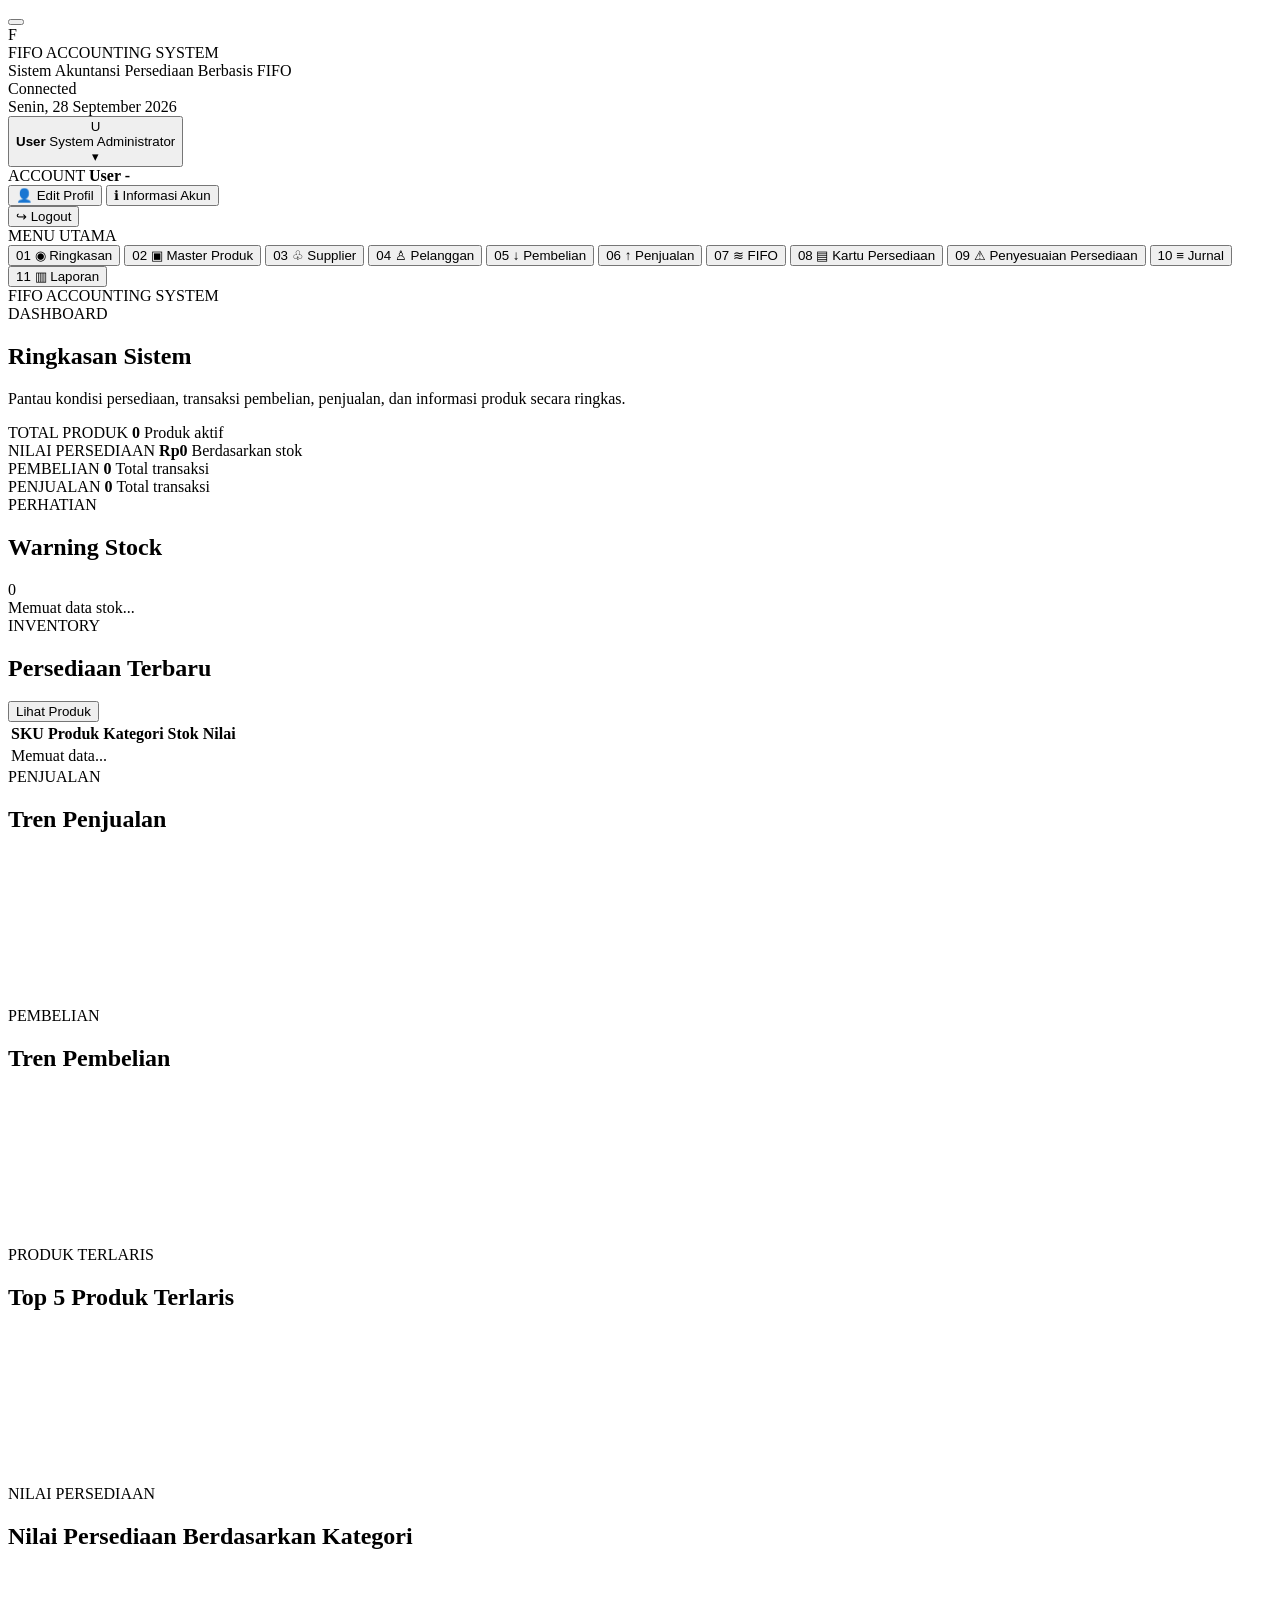
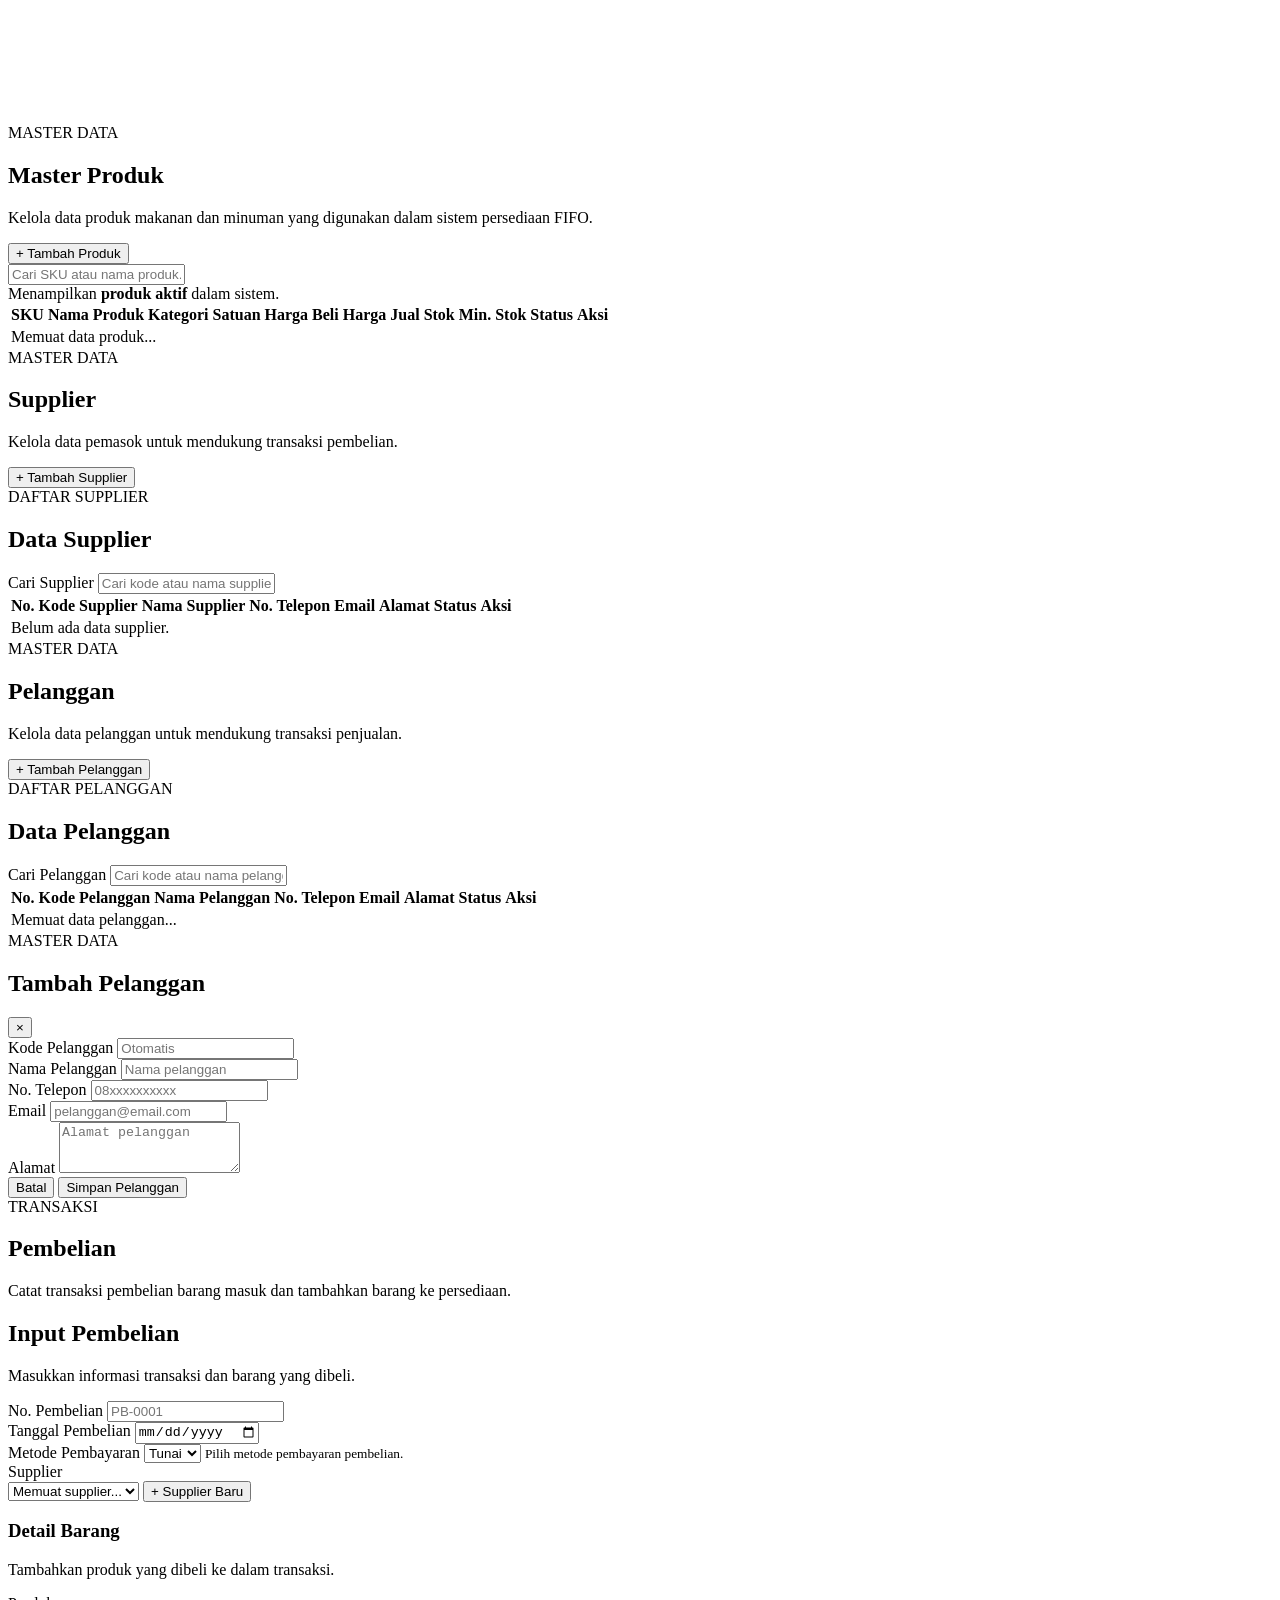
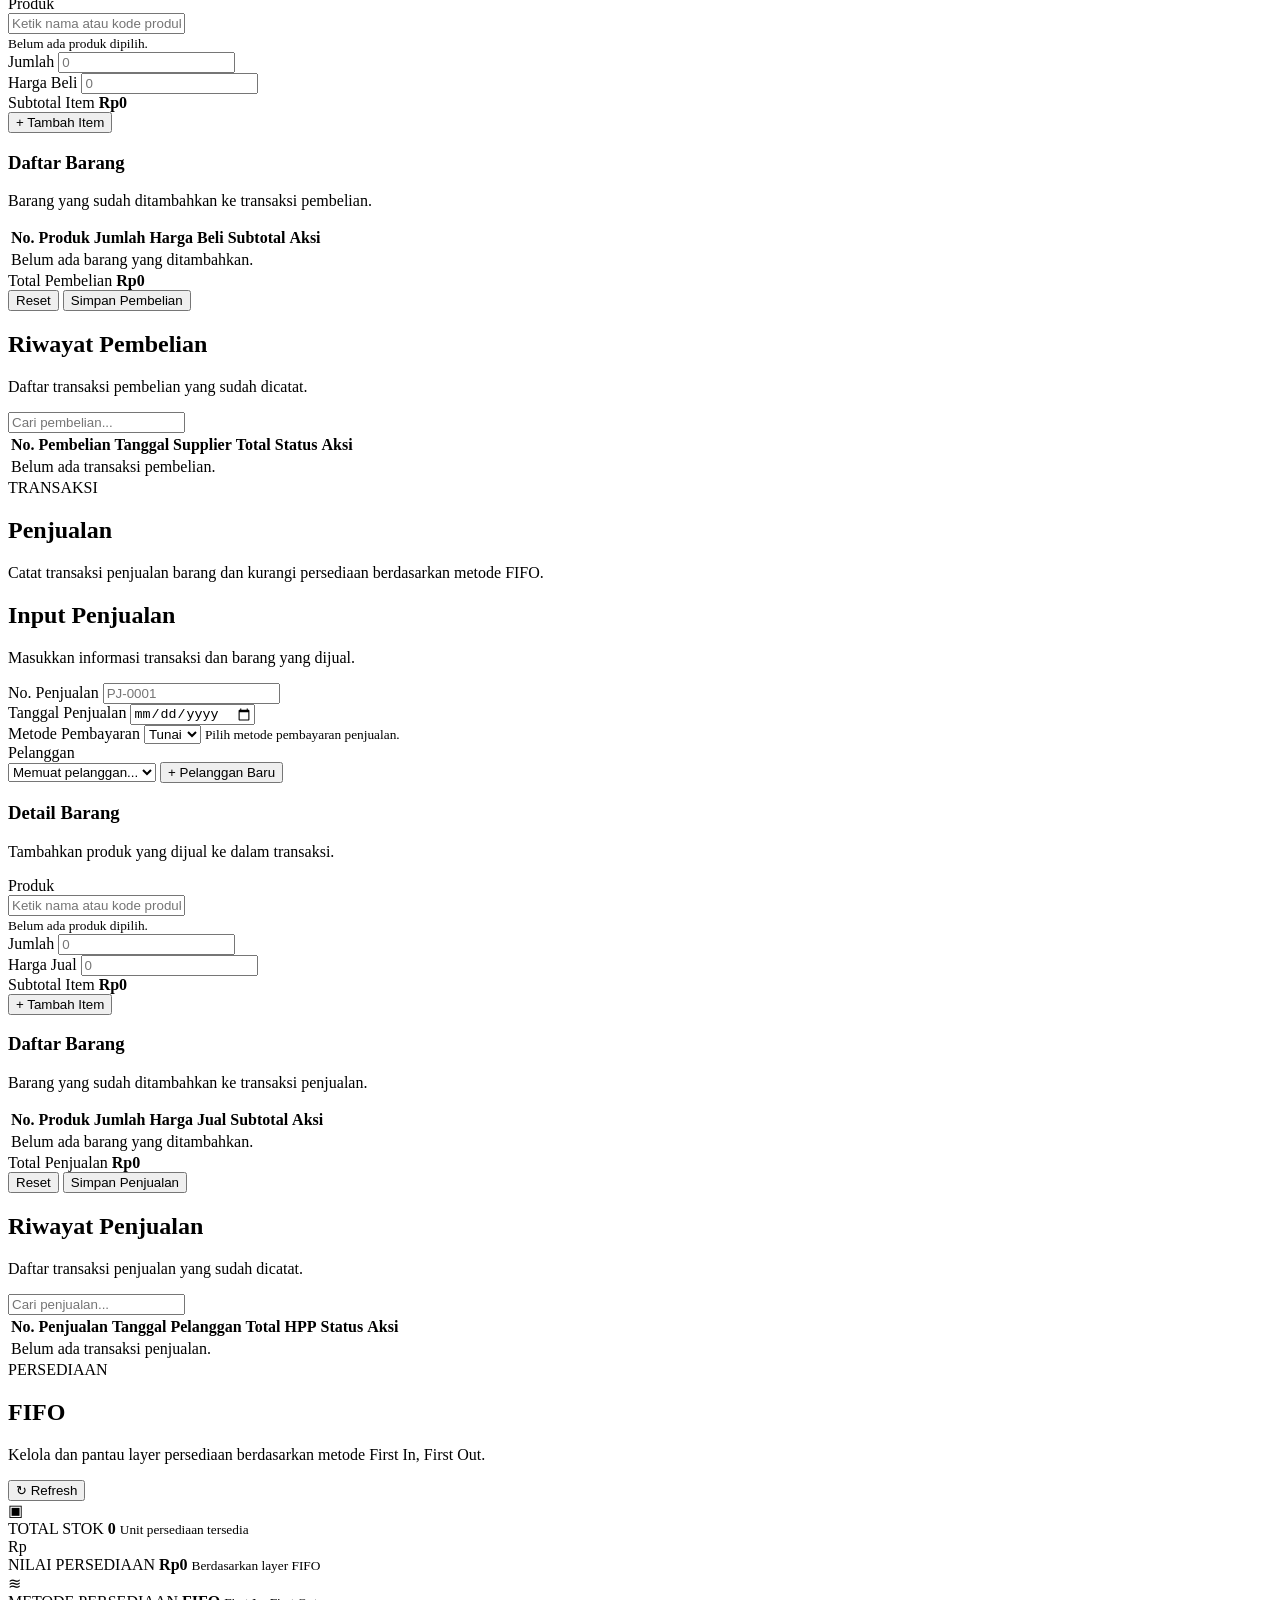
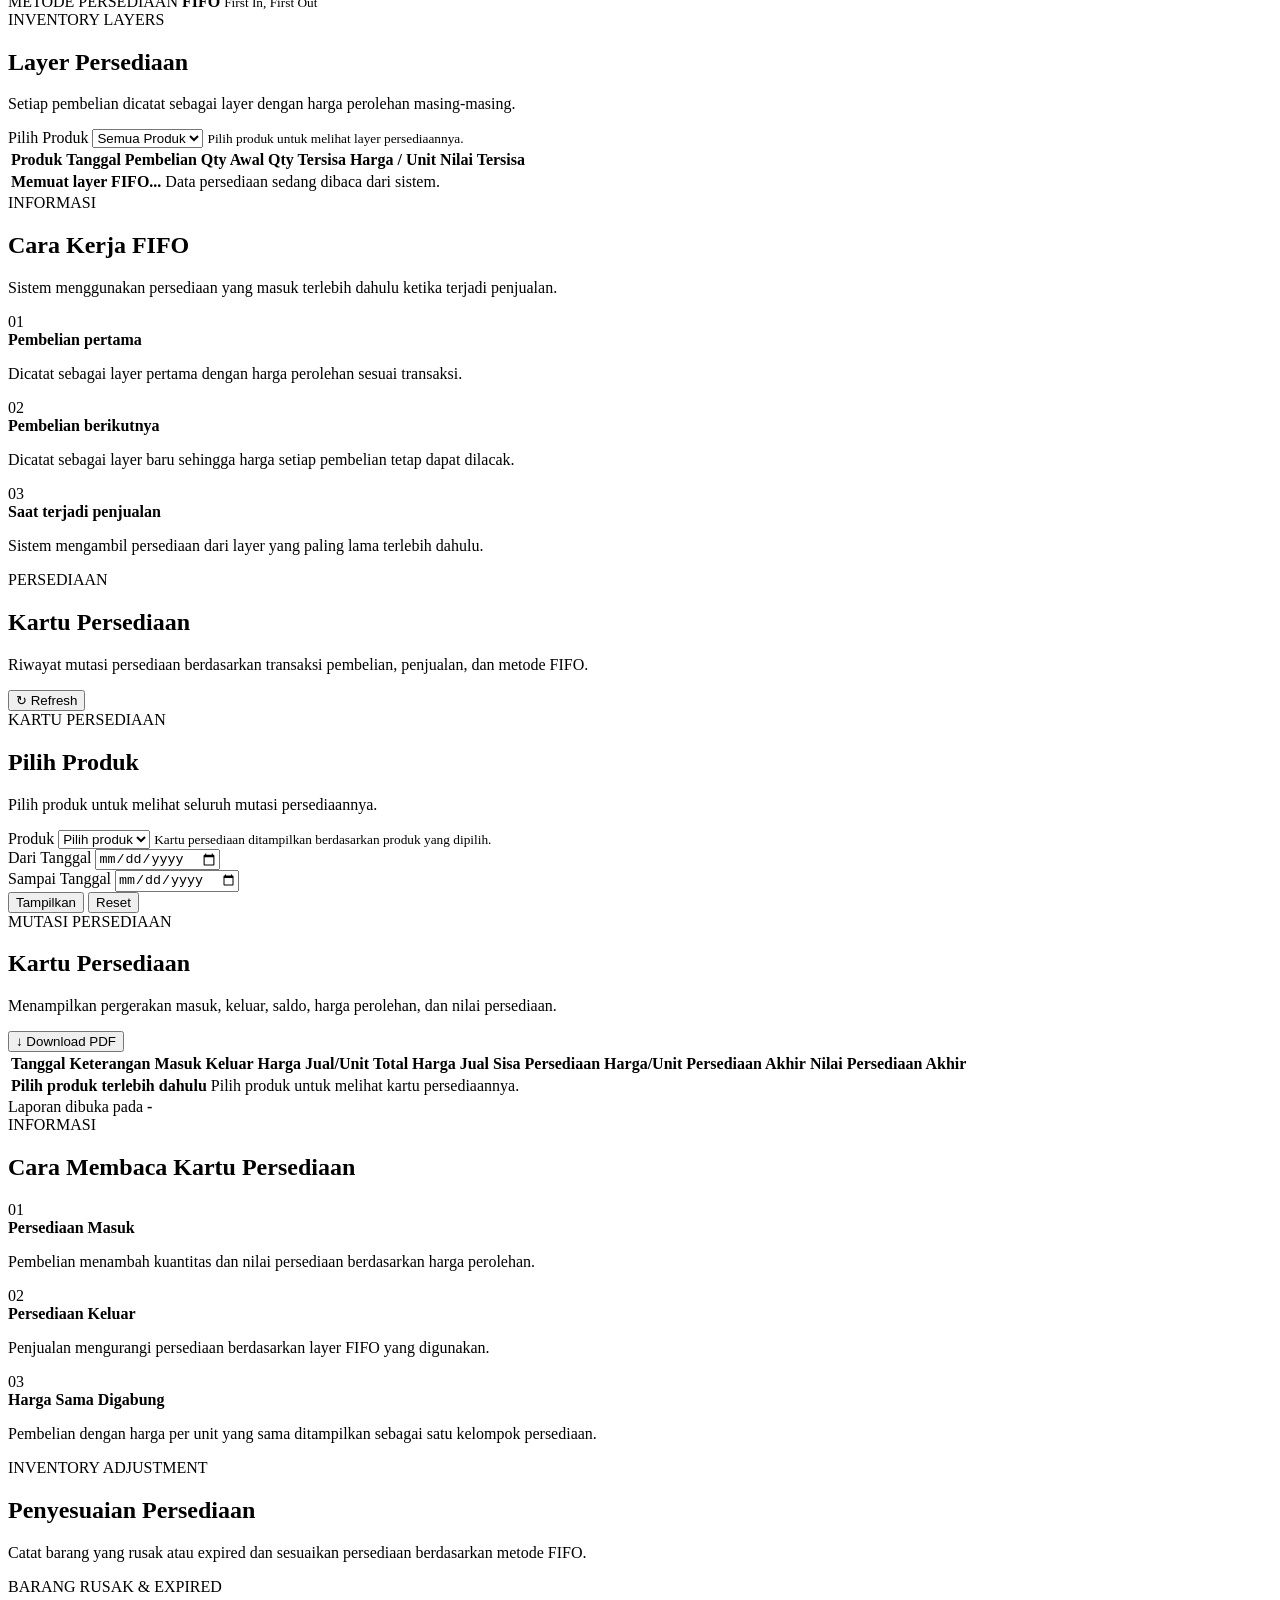
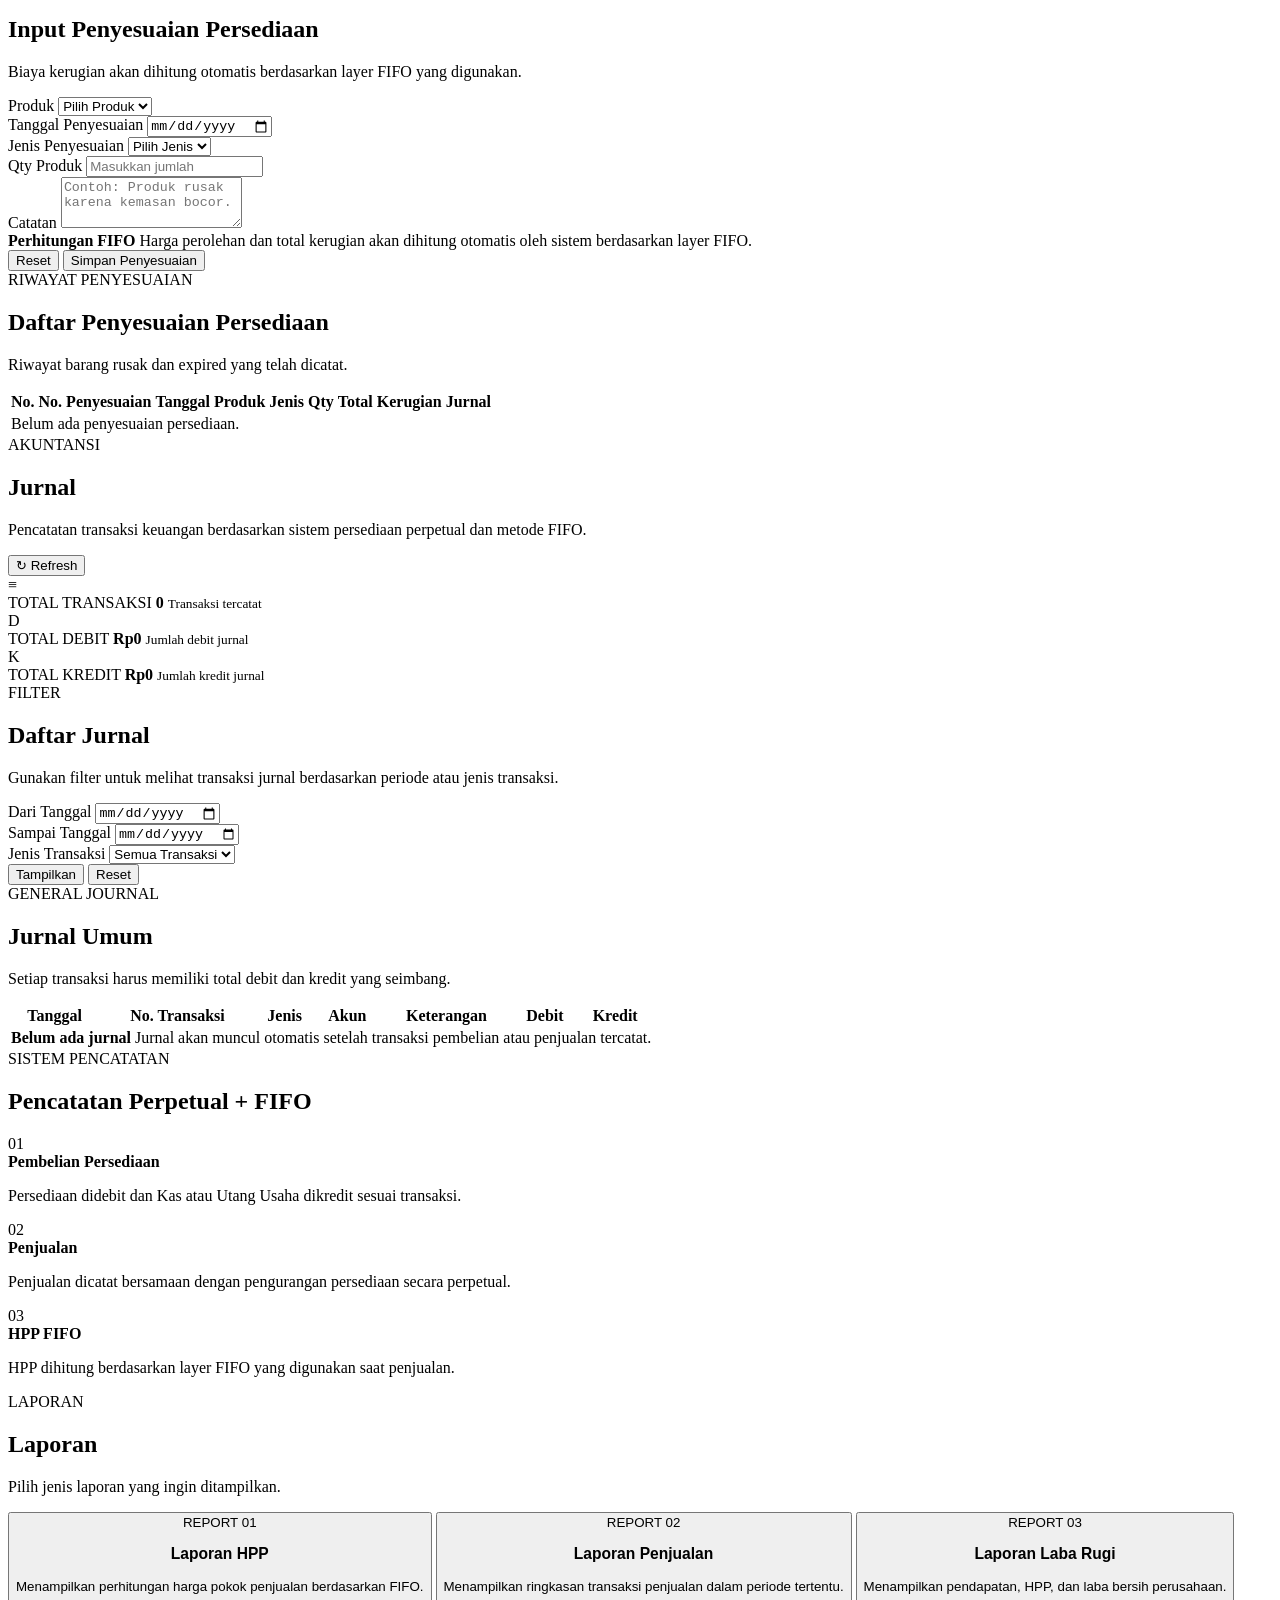
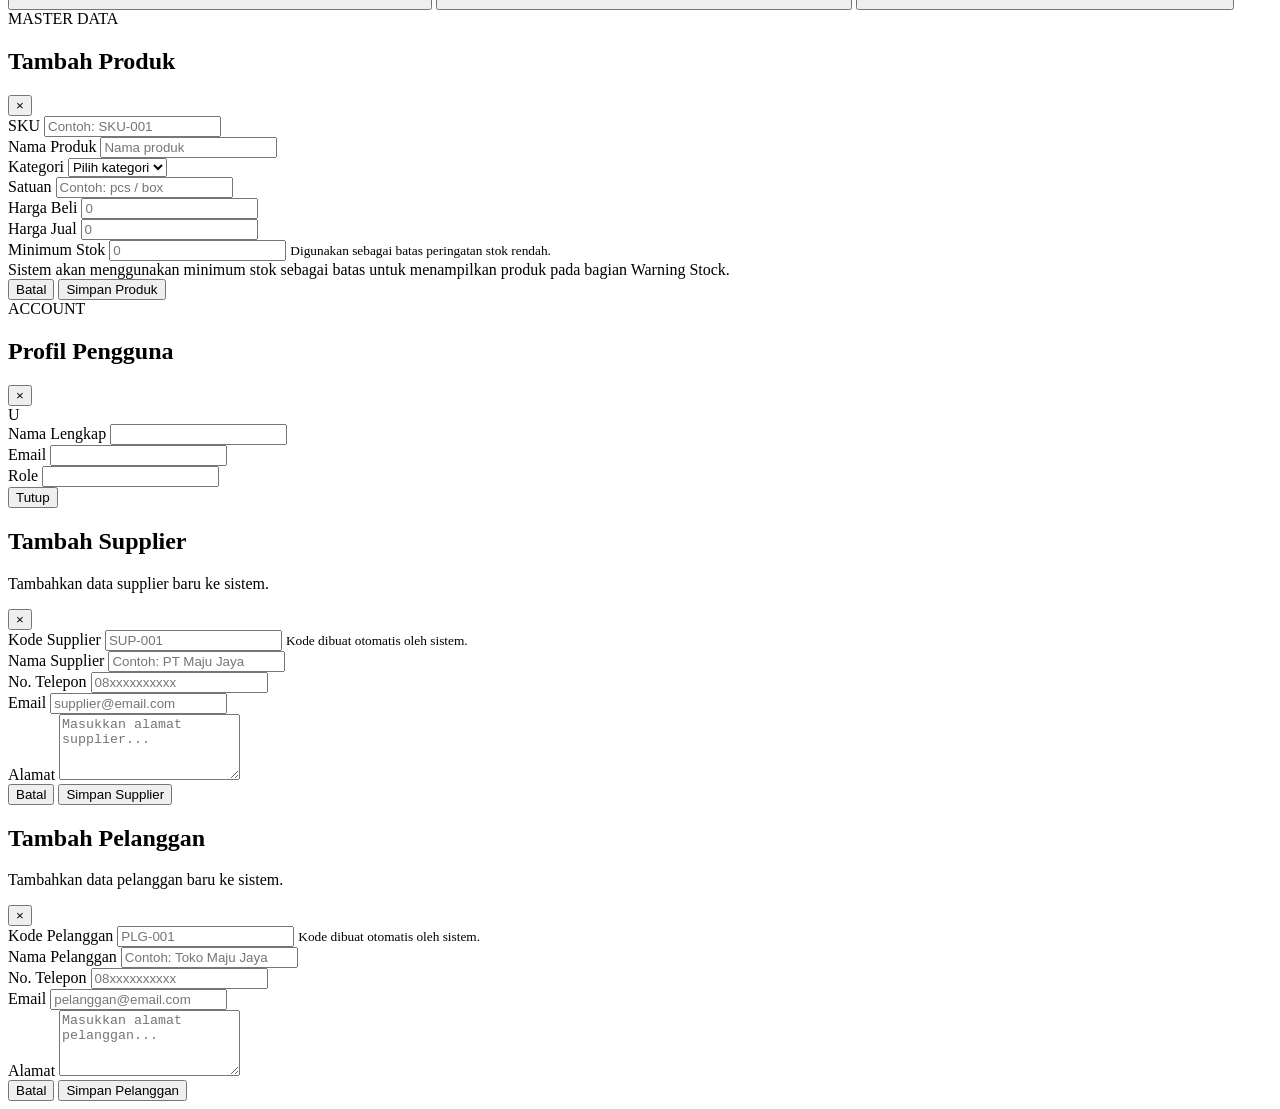
==== Frontend/HTML/dashboard.html @ 77d0306a "Initial commit - FEEV-O FIFO Accounting System" ====
<!DOCTYPE html>
<html lang="id">

<head>

    <meta charset="UTF-8">

    <meta
        name="viewport"
        content="width=device-width, initial-scale=1.0"
    >

    <title>FIFO Accounting System</title>


    <!-- =====================================================
         GOOGLE FONTS
    ====================================================== -->

    <link
        rel="preconnect"
        href="https://fonts.googleapis.com"
    >

    <link
        rel="preconnect"
        href="https://fonts.googleapis.com"
        crossorigin
    >

    <link
        href="https://fonts.googleapis.com/css2?family=Inter:wght@400;500;600;700&family=Poppins:wght@600;700;800&display=swap"
        rel="stylesheet"
    >


    <!-- =====================================================
         MAIN CSS
    ====================================================== -->

    <link
        rel="stylesheet"
        href="../css/style.css"
    >

</head>


<body>


    <!-- =====================================================
         TOPBAR
    ====================================================== -->

    <header class="topbar">

        <div class="topbar-left">

            <!-- HAMBURGER -->

            <button
                type="button"
                class="menu-toggle"
                id="menuToggle"
                aria-label="Toggle Menu"
            >
                <span></span>
                <span></span>
                <span></span>
            </button>


            <!-- BRAND -->

            <div class="brand">

                <div class="brand-logo-wrapper">

                    <img
                        src="../assets/logo.png"
                        alt="FIFO Accounting System"
                        class="brand-logo"
                        onerror="this.style.display='none'; this.nextElementSibling.style.display='flex';"
                    >

                    <div
                        class="brand-logo-fallback"
                        style="display: none;"
                    >
                        F
                    </div>

                </div>


                <div class="brand-text">

                    <div class="brand-title">
                        FIFO ACCOUNTING SYSTEM
                    </div>

                    <div class="brand-subtitle">
                        Sistem Akuntansi Persediaan Berbasis FIFO
                    </div>

                </div>

            </div>

        </div>


        <!-- =================================================
             TOPBAR RIGHT
        ================================================== -->

        <div class="topbar-right">

            <!-- CONNECTION -->

            <div class="connection-status">

                <span class="status-dot"></span>

                Connected

            </div>


            <div class="current-date" id="currentDate">
    Senin, 28 September 2026
</div>


            <!-- ACCOUNT -->

            <div class="account-wrapper">

                <button
                    type="button"
                    class="account-button"
                    id="accountButton"
                >

                    <div
                        class="user-avatar"
                        id="userAvatar"
                    >
                        U
                    </div>


                    <div class="account-text">

                        <strong id="userName">
                            User
                        </strong>

                        <span id="userRole">
                            System Administrator
                        </span>

                    </div>


                    <span class="account-arrow">
                        ▾
                    </span>

                </button>


                <!-- ACCOUNT MENU -->

                <div
                    class="account-menu"
                    id="accountMenu"
                >

                    <div class="account-menu-header">

                        <span>
                            ACCOUNT
                        </span>

                        <strong id="accountName">
                            User
                        </strong>

                        <strong id="accountEmail">
                            -
                        </strong>

                    </div>


                    <button
                        type="button"
                        class="account-menu-item"
                        id="editProfileButton"
                    >

                        <span class="menu-icon">
                            👤
                        </span>

                        Edit Profil

                    </button>


                    <button
                        type="button"
                        class="account-menu-item"
                        id="accountInfoButton"
                    >

                        <span class="menu-icon">
                            ℹ
                        </span>

                        Informasi Akun

                    </button>


                    <div class="account-menu-divider"></div>


                    <button
                        type="button"
                        class="account-menu-item logout-item"
                        id="logoutButton"
                    >

                        <span class="menu-icon">
                            ↪
                        </span>

                        Logout

                    </button>

                </div>

            </div>

        </div>

    </header>


    <!-- =====================================================
         MAIN LAYOUT
    ====================================================== -->

    <div
        class="main-layout"
        id="mainLayout"
    >


        <!-- =================================================
             SIDEBAR
        ================================================== -->

        <aside class="sidebar">

            <div class="sidebar-heading">
                MENU UTAMA
            </div>


<nav class="sidebar-nav ledger-nav">

    <button
        type="button"
        class="nav-item active"
        data-page="dashboard"
    >
        <span class="nav-number">01</span>
        <span class="nav-icon">◉</span>
        <span class="nav-content">Ringkasan</span>
    </button>


    <button
        type="button"
        class="nav-item"
        data-page="products"
    >
        <span class="nav-number">02</span>
        <span class="nav-icon">▣</span>
        <span class="nav-content">Master Produk</span>
    </button>


    <button
        type="button"
        class="nav-item"
        data-page="suppliers"
    >
        <span class="nav-number">03</span>
        <span class="nav-icon">♧</span>
        <span class="nav-content">Supplier</span>
    </button>


    <button
        type="button"
        class="nav-item"
        data-page="customers"
    >
        <span class="nav-number">04</span>
        <span class="nav-icon">♙</span>
        <span class="nav-content">Pelanggan</span>
    </button>


    <button
        type="button"
        class="nav-item"
        data-page="purchases"
    >
        <span class="nav-number">05</span>
        <span class="nav-icon">↓</span>
        <span class="nav-content">Pembelian</span>
    </button>


    <button
        type="button"
        class="nav-item"
        data-page="sales"
    >
        <span class="nav-number">06</span>
        <span class="nav-icon">↑</span>
        <span class="nav-content">Penjualan</span>
    </button>


    <button
        type="button"
        class="nav-item"
        data-page="fifo"
    >
        <span class="nav-number">07</span>
        <span class="nav-icon">≋</span>
        <span class="nav-content">FIFO</span>
    </button>


    <button
        type="button"
        class="nav-item"
        data-page="inventoryCard"
    >
        <span class="nav-number">08</span>
        <span class="nav-icon">▤</span>
        <span class="nav-content">Kartu Persediaan</span>
    </button>


    <!-- =================================================
         PENYESUAIAN PERSEDIAAN
    ================================================== -->

    <button
        type="button"
        class="nav-item"
        data-page="adjustment"
    >
        <span class="nav-number">09</span>
        <span class="nav-icon">⚠</span>
        <span class="nav-content">Penyesuaian Persediaan</span>
    </button>


    <button
        type="button"
        class="nav-item"
        data-page="journal"
    >
        <span class="nav-number">10</span>
        <span class="nav-icon">≡</span>
        <span class="nav-content">Jurnal</span>
    </button>


    <button
        type="button"
        class="nav-item"
        data-page="reports"
    >
        <span class="nav-number">11</span>
        <span class="nav-icon">▥</span>
        <span class="nav-content">Laporan</span>
    </button>

</nav>

            <div class="sidebar-footer">
                FIFO ACCOUNTING SYSTEM
            </div>

        </aside>


        <!-- =================================================
             MAIN CONTENT
        ================================================== -->

        <main class="content">


            <!-- =================================================
                 DASHBOARD
            ================================================== -->

            <section
                id="dashboardPage"
                class="page-section active-page"
            >

                <div class="page-header">

                    <div>

                        <span class="page-kicker">
                            DASHBOARD
                        </span>

                        <h1>
                            Ringkasan Sistem
                        </h1>

                        <p>
                            Pantau kondisi persediaan,
                            transaksi pembelian,
                            penjualan, dan informasi
                            produk secara ringkas.
                        </p>

                    </div>

                </div>


                <!-- STAT CARDS -->

                <div class="stat-grid">

                    <div class="stat-card">

                        <span class="stat-label">
                            TOTAL PRODUK
                        </span>

                        <strong
                            id="totalProducts"
                            class="stat-value"
                        >
                            0
                        </strong>

                        <span class="stat-note">
                            Produk aktif
                        </span>

                    </div>


                    <div class="stat-card">

                        <span class="stat-label">
                            NILAI PERSEDIAAN
                        </span>

                        <strong
                            id="inventoryValue"
                            class="stat-value"
                        >
                            Rp0
                        </strong>

                        <span class="stat-note">
                            Berdasarkan stok
                        </span>

                    </div>


                    <div class="stat-card">

                        <span class="stat-label">
                            PEMBELIAN
                        </span>

                        <strong
                            id="purchaseCount"
                            class="stat-value"
                        >
                            0
                        </strong>

                        <span class="stat-note">
                            Total transaksi
                        </span>

                    </div>


                    <div class="stat-card">

                        <span class="stat-label">
                            PENJUALAN
                        </span>

                        <strong
                            id="salesCount"
                            class="stat-value"
                        >
                            0
                        </strong>

                        <span class="stat-note">
                            Total transaksi
                        </span>

                    </div>

                </div>


                <!-- WARNING + INVENTORY -->

                <div class="dashboard-two-column">

                    <!-- WARNING STOCK -->

                    <div
                        class="content-card dashboard-panel dashboard-pink"
                    >

                        <div class="card-header">

                            <div>

                                <span class="card-kicker">
                                    PERHATIAN
                                </span>

                                <h2>
                                    Warning Stock
                                </h2>

                            </div>

                            <span
                                id="lowStockCount"
                                class="warning-count"
                            >
                                0
                            </span>

                        </div>


                        <div
                            id="lowStockList"
                            class="low-stock-list"
                        >

                            <div class="stock-safe-message">
                                Memuat data stok...
                            </div>

                        </div>


                        <div style="display: none;">

                            <span id="dashboardActiveProducts">
                                0
                            </span>

                            <span id="dashboardLowStockProducts">
                                0
                            </span>

                        </div>

                    </div>


                    <!-- PERSEDIAAN TERBARU -->

                    <div
                        class="content-card dashboard-panel dashboard-green"
                    >

                        <div class="card-header">

                            <div>

                                <span class="card-kicker">
                                    INVENTORY
                                </span>

                                <h2>
                                    Persediaan Terbaru
                                </h2>

                            </div>

                            <button
                                type="button"
                                class="outline-button"
                                data-page-target="products"
                            >
                                Lihat Produk
                            </button>

                        </div>


                        <div class="table-wrapper">

                            <table>

                                <thead>

                                    <tr>

                                        <th>SKU</th>
                                        <th>Produk</th>
                                        <th>Kategori</th>
                                        <th>Stok</th>
                                        <th>Nilai</th>

                                    </tr>

                                </thead>


                                <tbody id="dashboardInventoryBody">

                                    <tr>

                                        <td colspan="5">
                                            Memuat data...
                                        </td>

                                    </tr>

                                </tbody>

                            </table>

                        </div>

                    </div>

                </div>


                <!-- SALES + PURCHASE TREND -->

                <div class="dashboard-two-column">

                    <!-- SALES -->

                    <div
                        class="content-card chart-card dashboard-blue"
                    >

                        <div class="card-header">

                            <div>

                                <span class="card-kicker">
                                    PENJUALAN
                                </span>

                                <h2>
                                    Tren Penjualan
                                </h2>

                            </div>

                        </div>


                        <div class="chart-container">

                            <canvas id="salesTrendChart"></canvas>

                        </div>

                    </div>


                    <!-- PURCHASE -->

                    <div
                        class="content-card chart-card dashboard-yellow"
                    >

                        <div class="card-header">

                            <div>

                                <span class="card-kicker">
                                    PEMBELIAN
                                </span>

                                <h2>
                                    Tren Pembelian
                                </h2>

                            </div>

                        </div>


                        <div class="chart-container">

                            <canvas id="purchaseTrendChart"></canvas>

                        </div>

                    </div>

                </div>


                <!-- TOP PRODUCTS + CATEGORY -->

                <div class="dashboard-two-column">

                    <!-- TOP PRODUCTS -->

                    <div
                        class="content-card chart-card dashboard-purple"
                    >

                        <div class="card-header">

                            <div>

                                <span class="card-kicker">
                                    PRODUK TERLARIS
                                </span>

                                <h2>
                                    Top 5 Produk Terlaris
                                </h2>

                            </div>

                        </div>


                        <div class="chart-container">

                            <canvas id="topProductsChart"></canvas>

                        </div>

                    </div>


                    <!-- CATEGORY -->

                    <div
                        class="content-card chart-card dashboard-teal"
                    >

                        <div class="card-header">

                            <div>

                                <span class="card-kicker">
                                    NILAI PERSEDIAAN
                                </span>

                                <h2>
                                    Nilai Persediaan
                                    Berdasarkan Kategori
                                </h2>

                            </div>

                        </div>


                        <div class="chart-container">

                            <canvas id="inventoryCategoryChart"></canvas>

                        </div>

                    </div>

                </div>

            </section>


            <!-- =================================================
                 MASTER PRODUK
            ================================================== -->

            <section
                id="productsPage"
                class="page-section"
            >

                <div class="page-header">

                    <div>

                        <span class="page-kicker">
                            MASTER DATA
                        </span>

                        <h1>
                            Master Produk
                        </h1>

                        <p>
                            Kelola data produk makanan
                            dan minuman yang digunakan
                            dalam sistem persediaan FIFO.
                        </p>

                    </div>


                    <button
                        type="button"
                        class="primary-button"
                        id="addProductButton"
                    >
                        + Tambah Produk
                    </button>

                </div>


                <div class="content-card">

                    <div class="toolbar">

                        <div class="search-box">

                            <input
                                type="text"
                                id="productSearch"
                                placeholder="Cari SKU atau nama produk..."
                            >

                        </div>


                        <div class="toolbar-info">

                            Menampilkan
                            <strong>
                                produk aktif
                            </strong>
                            dalam sistem.

                        </div>

                    </div>


                    <div class="table-wrapper">

                        <table>

                            <thead>

                                <tr>

                                    <th>SKU</th>
                                    <th>Nama Produk</th>
                                    <th>Kategori</th>
                                    <th>Satuan</th>
                                    <th>Harga Beli</th>
                                    <th>Harga Jual</th>
                                    <th>Stok</th>
                                    <th>Min. Stok</th>
                                    <th>Status</th>
                                    <th class="action-header">Aksi</th>

                                </tr>

                            </thead>


                            <tbody id="productTableBody">

                                <tr>

                                    <td colspan="10">
                                        Memuat data produk...
                                    </td>

                                </tr>

                            </tbody>

                        </table>

                    </div>

                </div>

            </section>


<!-- =================================================
     SUPPLIER
================================================== -->

<section
    id="suppliersPage"
    class="page-section"
>

    <!-- PAGE HEADER -->

    <div class="page-header">

        <div>

            <span class="page-kicker">
                MASTER DATA
            </span>

            <h1>
                Supplier
            </h1>

            <p>
                Kelola data pemasok untuk mendukung
                transaksi pembelian.
            </p>

        </div>

        <button
            type="button"
            class="btn-primary"
            id="addSupplierButton"
        >
            + Tambah Supplier
        </button>

    </div>


    <!-- SUPPLIER TABLE -->

    <div class="content-card">

        <div class="card-header">

            <div>

                <span class="card-kicker">
                    DAFTAR SUPPLIER
                </span>

                <h2>
                    Data Supplier
                </h2>

            </div>

        </div>


        <!-- SEARCH -->

        <div
            class="supplier-toolbar"
        >

            <div
                class="supplier-search"
            >

                <label
                    for="supplierSearchInput"
                >
                    Cari Supplier
                </label>

                <input
                    type="text"
                    id="supplierSearchInput"
                    placeholder="Cari kode atau nama supplier..."
                >

            </div>

        </div>


        <!-- TABLE -->

        <div class="table-wrapper">

            <table>

                <thead>

                    <tr>

                        <th>
                            No.
                        </th>

                        <th>
                            Kode Supplier
                        </th>

                        <th>
                            Nama Supplier
                        </th>

                        <th>
                            No. Telepon
                        </th>

                        <th>
                            Email
                        </th>

                        <th>
                            Alamat
                        </th>

                        <th>
                            Status
                        </th>

                        <th class="action-header">Aksi</th>

                    </tr>

                </thead>


                <tbody
                    id="supplierTableBody"
                >

                    <tr>

                        <td
                            colspan="8"
                            class="empty-state"
                        >
                            Belum ada data supplier.
                        </td>

                    </tr>

                </tbody>

            </table>

        </div>

    </div>

</section>


<!-- =================================================
     SUPPLIER MODAL
================================================== -->

<div
    id="supplierModal"
    class="modal-overlay"
    style="display: none;"
>

    <div class="modal-card">

        <div class="modal-header">

            <div>

                <span class="card-kicker">
                    MASTER DATA
                </span>

                <h2>
                    Tambah Supplier
                </h2>

            </div>

            <button
                type="button"
                class="modal-close"
                id="closeSupplierModalButton"
            >
                ×
            </button>

        </div>


        <form
            id="supplierForm"
        >

            <div class="form-grid">

                <div class="form-group">

                    <label
                        for="supplierCodeInput"
                    >
                        Kode Supplier
                    </label>

                    <input
                        type="text"
                        id="supplierCodeInput"
                        placeholder="Otomatis"
                        readonly
                        required
                    >

                </div>


                <div class="form-group">

                    <label
                        for="supplierNameInput"
                    >
                        Nama Supplier
                    </label>

                    <input
                        type="text"
                        id="supplierNameInput"
                        placeholder="Nama supplier"
                        required
                    >

                </div>


                <div class="form-group">

                    <label
                        for="supplierPhoneInput"
                    >
                        No. Telepon
                    </label>

                    <input
                        type="text"
                        id="supplierPhoneInput"
                        placeholder="08xxxxxxxxxx"
                    >

                </div>


                <div class="form-group">

                    <label
                        for="supplierEmailInput"
                    >
                        Email
                    </label>

                    <input
                        type="email"
                        id="supplierEmailInput"
                        placeholder="supplier@email.com"
                    >

                </div>


                <div
                    class="form-group form-group-full"
                >

                    <label
                        for="supplierAddressInput"
                    >
                        Alamat
                    </label>

                    <textarea
                        id="supplierAddressInput"
                        rows="3"
                        placeholder="Alamat supplier"
                    ></textarea>

                </div>

            </div>


            <div class="modal-actions">

                <button
                    type="button"
                    class="btn-secondary"
                    id="cancelSupplierButton"
                >
                    Batal
                </button>

                <button
                    type="submit"
                    class="btn-primary"
                >
                    Simpan Supplier
                </button>

            </div>

        </form>

    </div>

</div>


<!-- =================================================
     CUSTOMER / MASTER PELANGGAN
================================================== -->

<section
    id="customersPage"
    class="page-section"
>

    <div class="page-header">

        <div>

            <span class="page-kicker">
                MASTER DATA
            </span>

            <h1>
                Pelanggan
            </h1>

            <p>
                Kelola data pelanggan untuk mendukung
                transaksi penjualan.
            </p>

        </div>

        <button
            type="button"
            class="btn-primary"
            id="addCustomerFromSalesButton"
        >
            + Tambah Pelanggan
        </button>

    </div>


    <!-- =================================================
         CUSTOMER TABLE
    ================================================== -->

    <div class="content-card">

        <div class="card-header">

            <div>

                <span class="card-kicker">
                    DAFTAR PELANGGAN
                </span>

                <h2>
                    Data Pelanggan
                </h2>

            </div>

        </div>


        <!-- SEARCH -->

        <div class="customer-toolbar">

            <div class="customer-search">

                <label for="customerSearchInput">
                    Cari Pelanggan
                </label>

                <input
                    type="text"
                    id="customerSearchInput"
                    placeholder="Cari kode atau nama pelanggan..."
                >

            </div>

        </div>


        <!-- TABLE -->

        <div class="table-wrapper">

            <table>

                <thead>

                    <tr>

                        <th>
                            No.
                        </th>

                        <th>
                            Kode Pelanggan
                        </th>

                        <th>
                            Nama Pelanggan
                        </th>

                        <th>
                            No. Telepon
                        </th>

                        <th>
                            Email
                        </th>

                        <th>
                            Alamat
                        </th>

                        <th>
                            Status
                        </th>

                        <th class="action-header">Aksi</th>

                    </tr>

                </thead>


                <tbody id="customerTableBody">

                    <tr>

                        <td
                            colspan="8"
                            class="empty-state"
                        >
                            Memuat data pelanggan...
                        </td>

                    </tr>

                </tbody>

            </table>

        </div>

    </div>

</section>


<!-- =================================================
     CUSTOMER MODAL
================================================== -->

<div
    id="customerModal"
    class="modal-overlay"
>

    <div class="modal-card">

        <div class="modal-header">

            <div>

                <span class="card-kicker">
                    MASTER DATA
                </span>

                <h2>
                    Tambah Pelanggan
                </h2>

            </div>


            <button
                type="button"
                class="modal-close"
                id="closeCustomerModalButton"
            >
                ×
            </button>

        </div>


        <form id="customerForm">

            <div class="form-grid">


                <!-- KODE PELANGGAN -->

                <div class="form-group">

                    <label for="customerCodeInput">
                        Kode Pelanggan
                    </label>

                    <input
                        type="text"
                        id="customerCodeInput"
                        placeholder="Otomatis"
                        readonly
                    >

                </div>


                <!-- NAMA -->

                <div class="form-group">

                    <label for="customerNameInput">
                        Nama Pelanggan
                    </label>

                    <input
                        type="text"
                        id="customerNameInput"
                        placeholder="Nama pelanggan"
                        required
                    >

                </div>


                <!-- TELEPON -->

                <div class="form-group">

                    <label for="customerPhoneInput">
                        No. Telepon
                    </label>

                    <input
                        type="text"
                        id="customerPhoneInput"
                        placeholder="08xxxxxxxxxx"
                    >

                </div>


                <!-- EMAIL -->

                <div class="form-group">

                    <label for="customerEmailInput">
                        Email
                    </label>

                    <input
                        type="email"
                        id="customerEmailInput"
                        placeholder="pelanggan@email.com"
                    >

                </div>


                <!-- ALAMAT -->

                <div class="form-group form-group-full">

                    <label for="customerAddressInput">
                        Alamat
                    </label>

                    <textarea
                        id="customerAddressInput"
                        rows="3"
                        placeholder="Alamat pelanggan"
                    ></textarea>

                </div>

            </div>


            <!-- MODAL ACTIONS -->

            <div class="modal-actions">

                <button
                    type="button"
                    class="btn-secondary"
                    id="cancelCustomerButton"
                >
                    Batal
                </button>

                <button
                    type="submit"
                    class="btn-primary"
                >
                    Simpan Pelanggan
                </button>

            </div>

        </form>

    </div>

</div>


            <!-- =================================================
                 PURCHASE
            ================================================== -->

            <section
                id="purchasesPage"
                class="page-section"
            >

                <!-- PAGE HEADER -->

                <div class="page-header">

                    <div>

                        <span class="page-kicker">
                            TRANSAKSI
                        </span>

                        <h1>
                            Pembelian
                        </h1>

                        <p>
                            Catat transaksi pembelian
                            barang masuk dan tambahkan
                            barang ke persediaan.
                        </p>

                    </div>

                </div>


                <!-- =================================================
                     PURCHASE FORM
                ================================================== -->

                <div class="content-card purchase-form-card">

                    <div class="section-header">

                        <div>

                            <h2>
                                Input Pembelian
                            </h2>

                            <p>
                                Masukkan informasi transaksi
                                dan barang yang dibeli.
                            </p>

                        </div>

                    </div>


                    <form id="purchaseForm">


                        <!-- =================================================
                             PURCHASE INFORMATION
                        ================================================== -->

                        <div class="form-grid">


                            <!-- NOMOR PEMBELIAN -->

                            <div class="form-group">

                                <label for="purchaseNumber">
                                    No. Pembelian
                                </label>

                                <input
                                    type="text"
                                    id="purchaseNumber"
                                    name="purchaseNumber"
                                    placeholder="PB-0001"
                                    readonly
                                >

                            </div>


                            <!-- TANGGAL -->

                            <div class="form-group">

                                <label for="purchaseDate">
                                    Tanggal Pembelian
                                </label>

                                <input
                                    type="date"
                                    id="purchaseDate"
                                    name="purchaseDate"
                                    required
                                >

                            </div>


<!-- METODE PEMBAYARAN -->

<div class="form-group">

    <label for="purchasePaymentMethod">
        Metode Pembayaran
    </label>

    <select
        id="purchasePaymentMethod"
        name="purchasePaymentMethod"
        required
    >

        <option value="cash">
            Tunai
        </option>

        <option value="credit">
            Kredit
        </option>

    </select>

    <small>
        Pilih metode pembayaran pembelian.
    </small>

</div>


                            <!-- SUPPLIER -->

                            <div class="form-group purchase-supplier-field">

                                <label for="purchaseSupplier">
                                    Supplier
                                </label>


                                <div class="purchase-select-with-button">

                                    <select
                                        id="purchaseSupplier"
                                        name="purchaseSupplier"
                                        required
                                    >

                                        <option value="">
                                            Memuat supplier...
                                        </option>

                                    </select>


                                    <button
                                        type="button"
                                        class="add-master-button"
                                        id="addSupplierFromPurchaseButton"
                                    >
                                        + Supplier Baru
                                    </button>

                                </div>

                            </div>

                        </div>
                        <!-- =================================================
                             ↑ FORM-GRID PEMBELIAN SELESAI DI SINI
                        ================================================== -->


                        <!-- =================================================
                             PURCHASE ITEM
                        ================================================== -->

                        <div class="purchase-item-section">


                            <div class="purchase-section-title">

                                <h3>
                                    Detail Barang
                                </h3>

                                <p>
                                    Tambahkan produk yang dibeli
                                    ke dalam transaksi.
                                </p>

                            </div>


                            <!-- ITEM INPUT -->

                            <div
                                class="form-grid purchase-item-grid"
                            >


                                <!-- PRODUK -->

<div class="form-group purchase-product-field">
    <label for="purchaseProductSearch">Produk</label>

    <div class="product-search-wrapper">
        <input
            type="text"
            id="purchaseProductSearch"
            placeholder="Ketik nama atau kode produk..."
            autocomplete="off"
        >

        <input
            type="hidden"
            id="purchaseProduct"
        >

        <div
            id="purchaseProductSuggestions"
            class="product-suggestions"
        ></div>
    </div>

    <small id="selectedPurchaseProductInfo" class="selected-product-info">
        Belum ada produk dipilih.
    </small>
</div>


                                <!-- JUMLAH -->

                                <div class="form-group">

                                    <label for="purchaseQuantity">
                                        Jumlah
                                    </label>

                                    <input
                                        type="number"
                                        id="purchaseQuantity"
                                        name="purchaseQuantity"
                                        min="1"
                                        step="0.01"
                                        placeholder="0"
                                    >

                                </div>


                                <!-- HARGA BELI -->

                                <div class="form-group">

                                    <label for="purchaseUnitPrice">
                                        Harga Beli
                                    </label>

                                    <input
                                        type="number"
                                        id="purchaseUnitPrice"
                                        name="purchaseUnitPrice"
                                        min="0"
                                        step="1"
                                        placeholder="0"
                                    >

                                </div>

                            </div>


                            <!-- ITEM SUMMARY -->

                            <div class="purchase-item-summary">

                                <div>

                                    <span>
                                        Subtotal Item
                                    </span>

                                    <strong id="purchaseSubtotal">
                                        Rp0
                                    </strong>

                                </div>


                                <button
                                    type="button"
                                    class="secondary-button"
                                    id="addPurchaseItemButton"
                                >
                                    + Tambah Item
                                </button>

                            </div>

                        </div>


                        <!-- =================================================
                             PURCHASE DETAIL TABLE
                        ================================================== -->

                        <div class="purchase-detail-table">

                            <div class="section-header">

                                <div>

                                    <h3>
                                        Daftar Barang
                                    </h3>

                                    <p>
                                        Barang yang sudah ditambahkan
                                        ke transaksi pembelian.
                                    </p>

                                </div>

                            </div>


                            <div class="table-wrapper">

                                <table>

                                    <thead>

                                        <tr>

                                            <th>
                                                No.
                                            </th>

                                            <th>
                                                Produk
                                            </th>

                                            <th>
                                                Jumlah
                                            </th>

                                            <th>
                                                Harga Beli
                                            </th>

                                            <th>
                                                Subtotal
                                            </th>

                                            <th>
                                                Aksi
                                            </th>

                                        </tr>

                                    </thead>


                                    <tbody id="purchaseItemTableBody">

                                        <tr>

                                            <td
                                                colspan="6"
                                                class="empty-table-message"
                                            >
                                                Belum ada barang
                                                yang ditambahkan.
                                            </td>

                                        </tr>

                                    </tbody>

                                </table>

                            </div>

                        </div>


                        <!-- =================================================
                             PURCHASE TOTAL
                        ================================================== -->

                        <div class="purchase-total-box">

                            <div>

                                <span>
                                    Total Pembelian
                                </span>

                                <strong id="purchaseTotal">
                                    Rp0
                                </strong>

                            </div>

                        </div>


                        <!-- =================================================
                             PURCHASE ACTION
                        ================================================== -->

                        <div class="form-actions">

                            <button
                                type="button"
                                class="secondary-button"
                                id="resetPurchaseButton"
                            >
                                Reset
                            </button>


                            <button
                                type="submit"
                                class="primary-button"
                                id="savePurchaseButton"
                            >
                                Simpan Pembelian
                            </button>

                        </div>

                    </form>

                </div>


                <!-- =================================================
                     PURCHASE HISTORY
                ================================================== -->

                <div class="content-card purchase-history-card">

                    <div class="section-header">

                        <div>

                            <h2>
                                Riwayat Pembelian
                            </h2>

                            <p>
                                Daftar transaksi pembelian
                                yang sudah dicatat.
                            </p>

                        </div>


                        <div class="toolbar">

                            <input
                                type="text"
                                id="purchaseSearch"
                                class="search-input"
                                placeholder="Cari pembelian..."
                            >

                        </div>

                    </div>


                    <div class="table-wrapper">

                        <table>

                            <thead>

                                <tr>

                                    <th>
                                        No. Pembelian
                                    </th>

                                    <th>
                                        Tanggal
                                    </th>

                                    <th>
                                        Supplier
                                    </th>

                                    <th>
                                        Total
                                    </th>

                                    <th>
                                        Status
                                    </th>

                                    <th>
                                        Aksi
                                    </th>

                                </tr>

                            </thead>


                            <tbody id="purchaseTableBody">

                                <tr>

                                    <td
                                        colspan="6"
                                        class="empty-table-message"
                                    >
                                        Belum ada transaksi
                                        pembelian.
                                    </td>

                                </tr>

                            </tbody>

                        </table>

                    </div>

                </div>

            </section>


           <!-- =================================================
                SALES
            ================================================== -->

<section
    id="salesPage"
    class="page-section"
>

    <!-- PAGE HEADER -->

    <div class="page-header">

        <div>

            <span class="page-kicker">
                TRANSAKSI
            </span>

            <h1>
                Penjualan
            </h1>

            <p>
                Catat transaksi penjualan
                barang dan kurangi persediaan
                berdasarkan metode FIFO.
            </p>

        </div>

    </div>


    <!-- =================================================
         SALES FORM
    ================================================== -->

    <div class="content-card sales-form-card">

        <div class="section-header">

            <div>

                <h2>
                    Input Penjualan
                </h2>

                <p>
                    Masukkan informasi transaksi
                    dan barang yang dijual.
                </p>

            </div>

        </div>


        <form id="salesForm">


            <!-- =================================================
                 SALES INFORMATION
            ================================================== -->

            <div class="form-grid">


                <!-- NOMOR PENJUALAN -->

                <div class="form-group">

                    <label for="saleNumber">
                        No. Penjualan
                    </label>

                    <input
                        type="text"
                        id="saleNumber"
                        name="saleNumber"
                        placeholder="PJ-0001"
                        readonly
                    >

                </div>


                <!-- TANGGAL -->

                <div class="form-group">

                    <label for="saleDate">
                        Tanggal Penjualan
                    </label>

                    <input
                        type="date"
                        id="saleDate"
                        name="saleDate"
                        required
                    >

                </div>


<!-- METODE PEMBAYARAN -->

<div class="form-group">

    <label for="salePaymentMethod">
        Metode Pembayaran
    </label>

    <select
        id="salePaymentMethod"
        name="salePaymentMethod"
        required
    >

        <option value="cash">
            Tunai
        </option>

        <option value="credit">
            Kredit
        </option>

    </select>

    <small>
        Pilih metode pembayaran penjualan.
    </small>

</div>


                <!-- CUSTOMER -->

                <div class="form-group sales-customer-field">

                    <label for="saleCustomer">
                        Pelanggan
                    </label>

                    <div class="purchase-select-with-button">

                        <select
                            id="saleCustomer"
                            name="saleCustomer"
                            required
                        >

                            <option value="">
                                Memuat pelanggan...
                            </option>

                        </select>


                        <button
                            type="button"
                            class="add-master-button"
                            id="addCustomerFromSalesButton"
                        >
                            + Pelanggan Baru
                        </button>

                    </div>

                </div>

            </div>


            <!-- =================================================
                 SALES ITEM
            ================================================== -->

            <div class="purchase-item-section">


                <div class="purchase-section-title">

                    <h3>
                        Detail Barang
                    </h3>

                    <p>
                        Tambahkan produk yang dijual
                        ke dalam transaksi.
                    </p>

                </div>


                <!-- ITEM INPUT -->

                <div
                    class="form-grid purchase-item-grid"
                >


                    <!-- PRODUK -->

                    <div class="form-group sales-product-field">

                        <label for="saleProductSearch">
                            Produk
                        </label>


                        <div class="product-search-wrapper">

                            <input
                                type="text"
                                id="saleProductSearch"
                                placeholder="Ketik nama atau kode produk..."
                                autocomplete="off"
                            >


                            <input
                                type="hidden"
                                id="saleProduct"
                            >


                            <div
                                id="saleProductSuggestions"
                                class="product-suggestions"
                            ></div>

                        </div>


                        <small
                            id="selectedSaleProductInfo"
                            class="selected-product-info"
                        >
                            Belum ada produk dipilih.
                        </small>

                    </div>


                    <!-- JUMLAH -->

                    <div class="form-group">

                        <label for="saleQuantity">
                            Jumlah
                        </label>

                        <input
                            type="number"
                            id="saleQuantity"
                            name="saleQuantity"
                            min="1"
                            step="0.01"
                            placeholder="0"
                        >

                    </div>


                    <!-- HARGA JUAL -->

                    <div class="form-group">

                        <label for="saleSellingPrice">
                            Harga Jual
                        </label>

                        <input
                            type="number"
                            id="saleSellingPrice"
                            name="saleSellingPrice"
                            min="0"
                            step="0.01"
                            placeholder="0"
                        >

                    </div>

                </div>


                <!-- ITEM SUMMARY -->

                <div class="purchase-item-summary">

                    <div>

                        <span>
                            Subtotal Item
                        </span>

                        <strong id="saleSubtotal">
                            Rp0
                        </strong>

                    </div>


                    <button
                        type="button"
                        class="secondary-button"
                        id="addSaleItemButton"
                    >
                        + Tambah Item
                    </button>

                </div>

            </div>


            <!-- =================================================
                 SALES DETAIL TABLE
            ================================================== -->

            <div class="purchase-detail-table">

                <div class="section-header">

                    <div>

                        <h3>
                            Daftar Barang
                        </h3>

                        <p>
                            Barang yang sudah ditambahkan
                            ke transaksi penjualan.
                        </p>

                    </div>

                </div>


                <div class="table-wrapper">

                    <table>

                        <thead>

                            <tr>

                                <th>
                                    No.
                                </th>

                                <th>
                                    Produk
                                </th>

                                <th>
                                    Jumlah
                                </th>

                                <th>
                                    Harga Jual
                                </th>

                                <th>
                                    Subtotal
                                </th>

                                <th>
                                    Aksi
                                </th>

                            </tr>

                        </thead>


                        <tbody id="saleItemTableBody">

                            <tr>

                                <td
                                    colspan="6"
                                    class="empty-table-message"
                                >
                                    Belum ada barang
                                    yang ditambahkan.
                                </td>

                            </tr>

                        </tbody>

                    </table>

                </div>

            </div>


            <!-- =================================================
                 SALES TOTAL
            ================================================== -->

            <div class="purchase-total-box">

                <div>

                    <span>
                        Total Penjualan
                    </span>

                    <strong id="saleTotal">
                        Rp0
                    </strong>

                </div>

            </div>


            <!-- =================================================
                 SALES ACTION
            ================================================== -->

            <div class="form-actions">

                <button
                    type="button"
                    class="secondary-button"
                    id="resetSaleButton"
                >
                    Reset
                </button>


                <button
                    type="submit"
                    class="primary-button"
                    id="saveSaleButton"
                >
                    Simpan Penjualan
                </button>

            </div>

        </form>

    </div>


    <!-- =================================================
         SALES HISTORY
    ================================================== -->

    <div class="content-card sales-history-card">

        <div class="section-header">

            <div>

                <h2>
                    Riwayat Penjualan
                </h2>

                <p>
                    Daftar transaksi penjualan
                    yang sudah dicatat.
                </p>

            </div>


            <div class="toolbar">

                <input
                    type="text"
                    id="saleSearch"
                    class="search-input"
                    placeholder="Cari penjualan..."
                >

            </div>

        </div>


        <div class="table-wrapper">

<table>

    <thead>

        <tr>

            <th>
                No. Penjualan
            </th>

            <th>
                Tanggal
            </th>

            <th>
                Pelanggan
            </th>

            <th>
                Total
            </th>

            <th>
                HPP
            </th>

            <th>
                Status
            </th>

            <th class="action-header">
                Aksi
            </th>

        </tr>

    </thead>


    <tbody id="saleTableBody">

        <tr>

            <td
                colspan="7"
                class="empty-table-message"
            >
                Belum ada transaksi
                penjualan.
            </td>

        </tr>

    </tbody>

</table>

        </div>

    </div>

</section>


<!-- =================================================
     FIFO
================================================== -->

<section
    id="fifoPage"
    class="page-section"
>

    <!-- =================================================
         PAGE HEADER
    ================================================== -->

    <div class="page-header">

        <div>

            <span class="page-kicker">
                PERSEDIAAN
            </span>

            <h1>
                FIFO
            </h1>

            <p>
                Kelola dan pantau layer persediaan
                berdasarkan metode First In, First Out.
            </p>

        </div>

        <div class="page-header-actions">

            <button
                type="button"
                class="btn-secondary"
                id="refreshFifoButton"
            >
                ↻ Refresh
            </button>

        </div>

    </div>


    <!-- =================================================
         FIFO SUMMARY
    ================================================== -->

    <div class="fifo-summary-grid">

        <!-- TOTAL STOK -->

        <div class="fifo-summary-card fifo-summary-stock">

            <div class="fifo-summary-icon">
                ▣
            </div>

            <div class="fifo-summary-content">

                <span>
                    TOTAL STOK
                </span>

                <strong id="fifoTotalStock">
                    0
                </strong>

                <small>
                    Unit persediaan tersedia
                </small>

            </div>

        </div>


        <!-- NILAI PERSEDIAAN -->

        <div class="fifo-summary-card fifo-summary-value">

            <div class="fifo-summary-icon">
                Rp
            </div>

            <div class="fifo-summary-content">

                <span>
                    NILAI PERSEDIAAN
                </span>

                <strong id="fifoInventoryValue">
                    Rp0
                </strong>

                <small>
                    Berdasarkan layer FIFO
                </small>

            </div>

        </div>


        <!-- METODE -->

        <div class="fifo-summary-card fifo-summary-method">

            <div class="fifo-summary-icon">
                ≋
            </div>

            <div class="fifo-summary-content">

                <span>
                    METODE PERSEDIAAN
                </span>

                <strong>
                    FIFO
                </strong>

                <small>
                    First In, First Out
                </small>

            </div>

        </div>

    </div>


    <!-- =================================================
         FILTER & LAYER
    ================================================== -->

    <div class="section-card fifo-main-card">

        <!-- CARD HEADER -->

        <div class="card-header fifo-main-header">

            <div>

                <span class="card-kicker">
                    INVENTORY LAYERS
                </span>

                <h2>
                    Layer Persediaan
                </h2>

                <p>
                    Setiap pembelian dicatat sebagai
                    layer dengan harga perolehan masing-masing.
                </p>

            </div>

        </div>


        <!-- FILTER -->

        <div class="fifo-filter-area">

            <div class="form-group">

                <label for="fifoProductFilter">
                    Pilih Produk
                </label>

                <select
                    id="fifoProductFilter"
                >

                    <option value="">
                        Semua Produk
                    </option>

                </select>

                <small>
                    Pilih produk untuk melihat
                    layer persediaannya.
                </small>

            </div>

        </div>


        <!-- TABLE -->

        <div class="table-wrapper">

            <table class="data-table">

                <thead>

                    <tr>

                        <th>
                            Produk
                        </th>

                        <th>
                            Tanggal
                        </th>

                        <th>
                            Pembelian
                        </th>

                        <th>
                            Qty Awal
                        </th>

                        <th>
                            Qty Tersisa
                        </th>

                        <th>
                            Harga / Unit
                        </th>

                        <th>
                            Nilai Tersisa
                        </th>

                    </tr>

                </thead>


                <tbody id="fifoLayerTableBody">

                    <tr>

                        <td colspan="7">

                            <div class="empty-state">

                                <strong>
                                    Memuat layer FIFO...
                                </strong>

                                <span>
                                    Data persediaan sedang
                                    dibaca dari sistem.
                                </span>

                            </div>

                        </td>

                    </tr>

                </tbody>

            </table>

        </div>

    </div>


    <!-- =================================================
         FIFO INFORMATION
    ================================================== -->

    <div class="section-card fifo-info-card">

        <div class="card-header">

            <div>

                <span class="card-kicker">
                    INFORMASI
                </span>

                <h2>
                    Cara Kerja FIFO
                </h2>

                <p>
                    Sistem menggunakan persediaan yang
                    masuk terlebih dahulu ketika terjadi penjualan.
                </p>

            </div>

        </div>


        <div class="fifo-info-content">


            <!-- STEP 01 -->

            <div class="fifo-info-item">

                <span class="fifo-info-number">
                    01
                </span>

                <div>

                    <strong>
                        Pembelian pertama
                    </strong>

                    <p>
                        Dicatat sebagai layer pertama
                        dengan harga perolehan sesuai transaksi.
                    </p>

                </div>

            </div>


            <!-- STEP 02 -->

            <div class="fifo-info-item">

                <span class="fifo-info-number">
                    02
                </span>

                <div>

                    <strong>
                        Pembelian berikutnya
                    </strong>

                    <p>
                        Dicatat sebagai layer baru sehingga
                        harga setiap pembelian tetap dapat dilacak.
                    </p>

                </div>

            </div>


            <!-- STEP 03 -->

            <div class="fifo-info-item">

                <span class="fifo-info-number">
                    03
                </span>

                <div>

                    <strong>
                        Saat terjadi penjualan
                    </strong>

                    <p>
                        Sistem mengambil persediaan dari
                        layer yang paling lama terlebih dahulu.
                    </p>

                </div>

            </div>


        </div>

    </div>

</section>


<!-- =================================================
     KARTU PERSEDIAAN
================================================== -->

<section
    id="inventoryCardPage"
    class="page-section"
>

    <!-- =================================================
         PAGE HEADER
    ================================================== -->

    <div class="page-header">

        <div>

            <span class="page-kicker">
                PERSEDIAAN
            </span>

            <h1>
                Kartu Persediaan
            </h1>

            <p>
                Riwayat mutasi persediaan berdasarkan
                transaksi pembelian, penjualan, dan metode FIFO.
            </p>

        </div>

        <div class="page-header-actions">

            <button
                type="button"
                class="btn-secondary"
                id="refreshInventoryCardButton"
            >
                ↻ Refresh
            </button>

        </div>

    </div>


    <!-- =================================================
         FILTER
    ================================================== -->

    <div class="section-card inventory-card-filter-card">

        <div class="card-header">

            <div>

                <span class="card-kicker">
                    KARTU PERSEDIAAN
                </span>

                <h2>
                    Pilih Produk
                </h2>

                <p>
                    Pilih produk untuk melihat seluruh
                    mutasi persediaannya.
                </p>

            </div>

        </div>


        <div class="inventory-card-filter-grid">

            <div class="form-group">

                <label for="inventoryCardProductFilter">
                    Produk
                </label>

                <select
                    id="inventoryCardProductFilter"
                >

                    <option value="">
                        Pilih produk
                    </option>

                </select>

                <small>
                    Kartu persediaan ditampilkan
                    berdasarkan produk yang dipilih.
                </small>

            </div>


            <div class="form-group">

                <label for="inventoryCardStartDate">
                    Dari Tanggal
                </label>

                <input
                    type="date"
                    id="inventoryCardStartDate"
                >

            </div>


            <div class="form-group">

                <label for="inventoryCardEndDate">
                    Sampai Tanggal
                </label>

                <input
                    type="date"
                    id="inventoryCardEndDate"
                >

            </div>


            <div class="inventory-card-filter-actions">

                <button
                    type="button"
                    class="btn-primary"
                    id="applyInventoryCardFilterButton"
                >
                    Tampilkan
                </button>

                <button
                    type="button"
                    class="btn-secondary"
                    id="resetInventoryCardFilterButton"
                >
                    Reset
                </button>

            </div>

        </div>

    </div>


    <!-- =================================================
         TABEL KARTU PERSEDIAAN
    ================================================== -->

    <div class="section-card inventory-card-table-card">

        <div class="card-header">

            <div>

                <span class="card-kicker">
                    MUTASI PERSEDIAAN
                </span>

                <h2 id="inventoryCardTableTitle">
                    Kartu Persediaan
                </h2>

                <p>
                    Menampilkan pergerakan masuk, keluar,
                    saldo, harga perolehan, dan nilai persediaan.
                </p>

            </div>


            <!-- TOMBOL PDF DI DALAM KOTAK KARTU PERSEDIAAN -->

            <button
                type="button"
                class="btn-download-pdf"
                id="downloadInventoryCardPdfButton"
            >
                ↓ Download PDF
            </button>

        </div>


        <div class="table-wrapper">

            <table class="data-table">

                <thead>

                    <tr>

                        <th>
                            Tanggal
                        </th>

                        <th>
                            Keterangan
                        </th>

                        <th>
                            Masuk
                        </th>

                        <th>
                            Keluar
                        </th>

                        <th>
                            Harga Jual/Unit 
                        </th>

                        <th>
                            Total Harga Jual
                        </th>

                        <th>
                            Sisa Persediaan
                        </th>

                        <th>
                            Harga/Unit Persediaan Akhir
                        </th>

                        <th>
                            Nilai Persediaan Akhir
                        </th>

                    </tr>

                </thead>


                <tbody id="inventoryCardTableBody">

                    <tr>

                        <td colspan="9">

                            <div class="empty-state">

                                <strong>
                                    Pilih produk terlebih dahulu
                                </strong>

                                <span>
                                    Pilih produk untuk melihat
                                    kartu persediaannya.
                                </span>

                            </div>

                        </td>

                    </tr>

                </tbody>

            </table>

        </div>

    </div>


    <!-- =================================================
         TIMESTAMP
    ================================================== -->

    <div class="inventory-card-timestamp">

        <span>
            Laporan dibuka pada
        </span>

        <strong id="inventoryCardOpenedAt">
            -
        </strong>

    </div>


<!-- =================================================
     CARA MEMBACA KARTU PERSEDIAAN
================================================== -->

<div class="section-card inventory-card-info-card">

    <div class="card-header">

        <div>

            <span class="card-kicker">
                INFORMASI
            </span>

            <h2>
                Cara Membaca Kartu Persediaan
            </h2>

        </div>

    </div>


    <div class="inventory-card-info-content">


        <!-- PEMBELIAN -->

        <div class="inventory-card-info-item">

            <span class="inventory-card-info-number">
                01
            </span>

            <div>

                <strong>
                    Persediaan Masuk
                </strong>

                <p>
                    Pembelian menambah kuantitas dan
                    nilai persediaan berdasarkan harga perolehan.
                </p>

            </div>

        </div>


        <!-- PENJUALAN -->

        <div class="inventory-card-info-item">

            <span class="inventory-card-info-number">
                02
            </span>

            <div>

                <strong>
                    Persediaan Keluar
                </strong>

                <p>
                    Penjualan mengurangi persediaan berdasarkan
                    layer FIFO yang digunakan.
                </p>

            </div>

        </div>


        <!-- PENGGABUNGAN -->

        <div class="inventory-card-info-item">

            <span class="inventory-card-info-number">
                03
            </span>

            <div>

                <strong>
                    Harga Sama Digabung
                </strong>

                <p>
                    Pembelian dengan harga per unit yang sama
                    ditampilkan sebagai satu kelompok persediaan.
                </p>

            </div>

        </div>


    </div>

</div>


<!-- =================================================
     TUTUP KARTU PERSEDIAAN
================================================== -->

</section>


<!-- =================================================
     PENYESUAIAN PERSEDIAAN
================================================== -->

<section id="adjustmentPage" class="page-section">

    <div class="page-header">

        <div>
            <span class="page-kicker">INVENTORY ADJUSTMENT</span>

            <h1>Penyesuaian Persediaan</h1>

            <p>
                Catat barang yang rusak atau expired dan sesuaikan
                persediaan berdasarkan metode FIFO.
            </p>
        </div>

    </div>


    <!-- =================================================
         FORM PENYESUAIAN
    ================================================== -->

    <div class="section-card adjustment-form-card">

        <div class="card-header">

            <div>
                <span class="card-kicker">
                    BARANG RUSAK & EXPIRED
                </span>

                <h2>
                    Input Penyesuaian Persediaan
                </h2>

                <p>
                    Biaya kerugian akan dihitung otomatis berdasarkan
                    layer FIFO yang digunakan.
                </p>
            </div>

        </div>


        <form id="inventoryAdjustmentForm">

            <div class="form-grid">

                <!-- PRODUK -->

                <div class="form-group">

                    <label for="adjustmentProductInput">
                        Produk
                    </label>

                    <select
                        id="adjustmentProductInput"
                        required
                    >

                        <option value="">
                            Pilih Produk
                        </option>

                    </select>

                </div>


                <!-- TANGGAL -->

                <div class="form-group">

                    <label for="adjustmentDateInput">
                        Tanggal Penyesuaian
                    </label>

                    <input
                        type="date"
                        id="adjustmentDateInput"
                        required
                    >

                </div>


                <!-- JENIS -->

                <div class="form-group">

                    <label for="adjustmentTypeInput">
                        Jenis Penyesuaian
                    </label>

                    <select
                        id="adjustmentTypeInput"
                        required
                    >

                        <option value="">
                            Pilih Jenis
                        </option>

                        <option value="expired">
                            Expired
                        </option>

                        <option value="damaged">
                            Rusak
                        </option>

                    </select>

                </div>


                <!-- JUMLAH -->

                <div class="form-group">

                    <label for="adjustmentQuantityInput">
                        Qty Produk
                    </label>

                    <input
                        type="number"
                        id="adjustmentQuantityInput"
                        min="0.01"
                        step="0.01"
                        placeholder="Masukkan jumlah"
                        required
                    >

                </div>


                <!-- CATATAN -->

                <div class="form-group form-group-full">

                    <label for="adjustmentNotesInput">
                        Catatan
                    </label>

                    <textarea
                        id="adjustmentNotesInput"
                        rows="3"
                        placeholder="Contoh: Produk rusak karena kemasan bocor."
                    ></textarea>

                </div>

            </div>


            <!-- INFORMASI FIFO -->

            <div class="adjustment-info-box">

                <strong>
                    Perhitungan FIFO
                </strong>

                <span>
                    Harga perolehan dan total kerugian akan dihitung
                    otomatis oleh sistem berdasarkan layer FIFO.
                </span>

            </div>


            <!-- ACTION -->

            <div class="modal-actions adjustment-actions">

                <button
                    type="reset"
                    class="btn-secondary"
                    id="resetInventoryAdjustmentButton"
                >
                    Reset
                </button>

                <button
                    type="submit"
                    class="btn-primary"
                    id="saveInventoryAdjustmentButton"
                >
                    Simpan Penyesuaian
                </button>

            </div>

        </form>

    </div>


    <!-- =================================================
         RIWAYAT PENYESUAIAN
    ================================================== -->

    <div class="section-card adjustment-history-card">

        <div class="card-header">

            <div>
                <span class="card-kicker">
                    RIWAYAT PENYESUAIAN
                </span>

                <h2>
                    Daftar Penyesuaian Persediaan
                </h2>

                <p>
                    Riwayat barang rusak dan expired yang telah dicatat.
                </p>
            </div>

        </div>


        <div class="table-wrapper">

            <table class="data-table">

                <thead>

                    <tr>

                        <th>No.</th>

                        <th>No. Penyesuaian</th>

                        <th>Tanggal</th>

                        <th>Produk</th>

                        <th>Jenis</th>

                        <th>Qty</th>

                        <th>Total Kerugian</th>

                        <th>Jurnal</th>

                    </tr>

                </thead>


                <tbody id="inventoryAdjustmentTableBody">

                    <tr>

                        <td
                            colspan="8"
                            class="empty-state"
                        >
                            Belum ada penyesuaian persediaan.
                        </td>

                    </tr>

                </tbody>

            </table>

        </div>

    </div>

</section>


<!-- =================================================
     JURNAL
================================================== -->

<section
    id="journalPage"
    class="page-section"
>

    <!-- =================================================
         PAGE HEADER
    ================================================== -->

    <div class="page-header">

        <div>

            <span class="page-kicker">
                AKUNTANSI
            </span>

            <h1>
                Jurnal
            </h1>

            <p>
                Pencatatan transaksi keuangan berdasarkan
                sistem persediaan perpetual dan metode FIFO.
            </p>

        </div>

        <div class="page-header-actions">

            <button
                type="button"
                class="btn-secondary"
                id="refreshJournalButton"
            >
                ↻ Refresh
            </button>

        </div>

    </div>


    <!-- =================================================
         JOURNAL SUMMARY
    ================================================== -->

    <div class="journal-summary-grid">


        <!-- TOTAL TRANSAKSI -->

        <div class="journal-summary-card journal-summary-purple">

            <div class="journal-summary-icon">
                ≡
            </div>

            <div class="journal-summary-content">

                <span>
                    TOTAL TRANSAKSI
                </span>

                <strong id="journalTotalTransactions">
                    0
                </strong>

                <small>
                    Transaksi tercatat
                </small>

            </div>

        </div>


        <!-- TOTAL DEBIT -->

        <div class="journal-summary-card journal-summary-green">

            <div class="journal-summary-icon">
                D
            </div>

            <div class="journal-summary-content">

                <span>
                    TOTAL DEBIT
                </span>

                <strong id="journalTotalDebit">
                    Rp0
                </strong>

                <small>
                    Jumlah debit jurnal
                </small>

            </div>

        </div>


        <!-- TOTAL KREDIT -->

        <div class="journal-summary-card journal-summary-yellow">

            <div class="journal-summary-icon">
                K
            </div>

            <div class="journal-summary-content">

                <span>
                    TOTAL KREDIT
                </span>

                <strong id="journalTotalCredit">
                    Rp0
                </strong>

                <small>
                    Jumlah kredit jurnal
                </small>

            </div>

        </div>

    </div>


    <!-- =================================================
         JOURNAL FILTER
    ================================================== -->

    <div class="section-card journal-filter-card">

        <div class="card-header">

            <div>

                <span class="card-kicker">
                    FILTER
                </span>

                <h2>
                    Daftar Jurnal
                </h2>

                <p>
                    Gunakan filter untuk melihat transaksi
                    jurnal berdasarkan periode atau jenis transaksi.
                </p>

            </div>

        </div>


        <div class="journal-filter-grid">


            <!-- TANGGAL MULAI -->

            <div class="form-group">

                <label for="journalStartDate">
                    Dari Tanggal
                </label>

                <input
                    type="date"
                    id="journalStartDate"
                >

            </div>


            <!-- TANGGAL AKHIR -->

            <div class="form-group">

                <label for="journalEndDate">
                    Sampai Tanggal
                </label>

                <input
                    type="date"
                    id="journalEndDate"
                >

            </div>


            <!-- JENIS TRANSAKSI -->

            <div class="form-group">

                <label for="journalTypeFilter">
                    Jenis Transaksi
                </label>

                <select
                    id="journalTypeFilter"
                >

                    <option value="">
                        Semua Transaksi
                    </option>

                    <option value="purchase">
                        Pembelian
                    </option>

                    <option value="sale">
                        Penjualan
                    </option>

                    <option value="adjustment">
                        Penyesuaian
                    </option>

                    <option value="return_purchase">
                        Retur Pembelian
                    </option>

                    <option value="return_sale">
                        Retur Penjualan
                    </option>

                </select>

            </div>


            <!-- TOMBOL FILTER -->

            <div class="journal-filter-actions">

                <button
                    type="button"
                    class="btn-primary"
                    id="applyJournalFilterButton"
                >
                    Tampilkan
                </button>

                <button
                    type="button"
                    class="btn-secondary"
                    id="resetJournalFilterButton"
                >
                    Reset
                </button>

            </div>

        </div>

    </div>


    <!-- =================================================
         JOURNAL TABLE
    ================================================== -->

    <div class="section-card journal-table-card">

        <div class="card-header">

            <div>

                <span class="card-kicker">
                    GENERAL JOURNAL
                </span>

                <h2>
                    Jurnal Umum
                </h2>

                <p>
                    Setiap transaksi harus memiliki total
                    debit dan kredit yang seimbang.
                </p>

            </div>

        </div>


        <div class="table-wrapper">

            <table class="data-table">

                <thead>

                    <tr>

                        <th>
                            Tanggal
                        </th>

                        <th>
                            No. Transaksi
                        </th>

                        <th>
                            Jenis
                        </th>

                        <th>
                            Akun
                        </th>

                        <th>
                            Keterangan
                        </th>

                        <th>
                            Debit
                        </th>

                        <th>
                            Kredit
                        </th>

                    </tr>

                </thead>


                <tbody id="journalTableBody">

                    <tr>

                        <td colspan="7">

                            <div class="empty-state">

                                <strong>
                                    Belum ada jurnal
                                </strong>

                                <span>
                                    Jurnal akan muncul otomatis
                                    setelah transaksi pembelian
                                    atau penjualan tercatat.
                                </span>

                            </div>

                        </td>

                    </tr>

                </tbody>

            </table>

        </div>

    </div>


    <!-- =================================================
         JOURNAL INFORMATION
    ================================================== -->

    <div class="section-card journal-info-card">

        <div class="card-header">

            <div>

                <span class="card-kicker">
                    SISTEM PENCATATAN
                </span>

                <h2>
                    Pencatatan Perpetual + FIFO
                </h2>

            </div>

        </div>


        <div class="journal-info-content">


            <!-- PEMBELIAN -->

            <div class="journal-info-item">

                <span class="journal-info-number">
                    01
                </span>

                <div>

                    <strong>
                        Pembelian Persediaan
                    </strong>

                    <p>
                        Persediaan didebit dan Kas atau
                        Utang Usaha dikredit sesuai transaksi.
                    </p>

                </div>

            </div>


            <!-- PENJUALAN -->

            <div class="journal-info-item">

                <span class="journal-info-number">
                    02
                </span>

                <div>

                    <strong>
                        Penjualan
                    </strong>

                    <p>
                        Penjualan dicatat bersamaan dengan
                        pengurangan persediaan secara perpetual.
                    </p>

                </div>

            </div>


            <!-- HPP -->

            <div class="journal-info-item">

                <span class="journal-info-number">
                    03
                </span>

                <div>

                    <strong>
                        HPP FIFO
                    </strong>

                    <p>
                        HPP dihitung berdasarkan layer FIFO
                        yang digunakan saat penjualan.
                    </p>

                </div>

            </div>


        </div>

    </div>

</section>


<!-- =================================================
     REPORTS
================================================== -->

<section
    id="reportsPage"
    class="page-section"
>

    <!-- =============================================
         HEADER LAPORAN
    ============================================== -->

    <div class="page-header">

        <div>

            <span class="page-kicker">
                LAPORAN
            </span>

            <h1>
                Laporan
            </h1>

            <p>
                Pilih jenis laporan yang ingin ditampilkan.
            </p>

        </div>

    </div>


    <!-- =============================================
         REPORT MENU
    ============================================== -->

    <div
        id="reportMenu"
        class="report-grid"
    >


        <!-- REPORT 01 -->

        <button
            type="button"
            class="report-card report-card-button"
            id="openHppReportButton"
        >

            <span>
                REPORT 01
            </span>

            <h3>
                Laporan HPP
            </h3>

            <p>
                Menampilkan perhitungan harga
                pokok penjualan berdasarkan FIFO.
            </p>

        </button>


        <!-- REPORT 02 -->

        <button
            type="button"
            class="report-card report-card-button"
            id="openSalesReportButton"
        >

            <span>
                REPORT 02
            </span>

            <h3>
                Laporan Penjualan
            </h3>

            <p>
                Menampilkan ringkasan transaksi
                penjualan dalam periode tertentu.
            </p>

        </button>


        <!-- REPORT 03 -->

        <button
            type="button"
            class="report-card report-card-button"
            id="openProfitLossReportButton"
        >

            <span>
                REPORT 03
            </span>

            <h3>
                Laporan Laba Rugi
            </h3>

            <p>
                Menampilkan pendapatan, HPP,
                dan laba bersih perusahaan.
            </p>

        </button>

    </div>


    <!-- =============================================
         HPP FIFO REPORT
    ============================================== -->

    <div
        id="hppReportDetail"
        class="report-detail"
        style="display: none;"
    >

        <!-- HEADER -->

        <div class="report-detail-header">

            <div>

                <span class="page-kicker">
                    REPORT 01
                </span>

                <h2>
                    Laporan HPP FIFO
                </h2>

                <p>
                    Rincian harga pokok penjualan berdasarkan
                    pengambilan layer persediaan dengan metode FIFO.
                </p>

            </div>


            <button
                type="button"
                class="btn-secondary"
                id="backToReportMenuButton"
            >
                ← Kembali
            </button>

        </div>


        <!-- =========================================
             FILTER
        ========================================== -->

        <div class="section-card hpp-filter-card">

            <div class="card-header">

                <div>

                    <span class="card-kicker">
                        FILTER LAPORAN
                    </span>

                    <h2>
                        Periode dan Produk
                    </h2>

                    <p>
                        Pilih periode dan produk untuk menampilkan
                        rincian HPP berdasarkan FIFO.
                    </p>

                </div>

            </div>


            <div class="hpp-filter-grid">

                <!-- DARI TANGGAL -->

                <div class="form-group">

                    <label
                        for="hppStartDate"
                    >
                        Dari Tanggal
                    </label>

                    <input
                        type="date"
                        id="hppStartDate"
                    >

                </div>


                <!-- SAMPAI TANGGAL -->

                <div class="form-group">

                    <label
                        for="hppEndDate"
                    >
                        Sampai Tanggal
                    </label>

                    <input
                        type="date"
                        id="hppEndDate"
                    >

                </div>


                <!-- PRODUK -->

                <div class="form-group">

                    <label
                        for="hppProductFilter"
                    >
                        Produk
                    </label>

                    <select
                        id="hppProductFilter"
                    >

                        <option value="">
                            Semua produk
                        </option>

                    </select>

                </div>


                <!-- BUTTON -->

                <div class="hpp-filter-actions">

                    <button
                        type="button"
                        class="btn-primary"
                        id="applyHppFilterButton"
                    >
                        Tampilkan
                    </button>

                    <button
                        type="button"
                        class="btn-secondary"
                        id="resetHppFilterButton"
                    >
                        Reset
                    </button>

                </div>

            </div>

        </div>


        <!-- SUMMARY HPP -->
<div class="hpp-summary-grid">

    <!-- TOTAL QTY TERJUAL -->
    <div class="hpp-summary-card hpp-summary-quantity">

        <div class="hpp-summary-content">

            <span>TOTAL QTY TERJUAL</span>

            <div class="hpp-summary-value-row">
                <div class="hpp-summary-icon">▣</div>
                <strong id="hppTotalQuantity">0 unit</strong>
            </div>

        </div>

    </div>


    <!-- TOTAL PENJUALAN -->
    <div class="hpp-summary-card hpp-summary-sales">

        <div class="hpp-summary-content">

            <span>TOTAL PENJUALAN</span>

            <div class="hpp-summary-value-row">
                <div class="hpp-summary-icon">Rp</div>
                <strong id="hppTotalSales">Rp0</strong>
            </div>

        </div>

    </div>


    <!-- TOTAL HPP FIFO -->
    <div class="hpp-summary-card hpp-summary-cogs">

        <div class="hpp-summary-content">

            <span>TOTAL HPP FIFO</span>

            <div class="hpp-summary-value-row">
                <div class="hpp-summary-icon">≋</div>
                <strong id="hppTotalCogs">Rp0</strong>
            </div>

        </div>

    </div>


    <!-- LABA KOTOR -->
    <div class="hpp-summary-card hpp-summary-profit">

        <div class="hpp-summary-content">

            <span>LABA KOTOR</span>

            <div class="hpp-summary-value-row">
                <div class="hpp-summary-icon">↗</div>
                <strong id="hppGrossProfit">Rp0</strong>
            </div>

        </div>

    </div>

</div>

        <!-- =========================================
             HPP TABLE
        ========================================== -->

        <div class="section-card hpp-table-card">

            <div class="card-header">

                <div>

                    <span class="card-kicker">
                        DETAIL HPP
                    </span>

                    <h2>
                        Rincian HPP FIFO
                    </h2>

                    <p>
                        Setiap baris menunjukkan pengambilan
                        persediaan dari layer FIFO.
                    </p>

                </div>

            </div>


            <div class="table-wrapper">

                <table
                    class="data-table hpp-data-table"
                >

                    <thead>

                        <tr>

                            <th>
                                Tanggal
                            </th>

                            <th>
                                No. Penjualan
                            </th>

                            <th>
                                Produk
                            </th>

                            <th>
                                Qty
                            </th>

                            <th>
                                Harga Jual
                            </th>

                            <th>
                                HPP FIFO
                            </th>

                            <th>
                                Total HPP
                            </th>

                        </tr>

                    </thead>


                    <tbody
                        id="hppReportTableBody"
                    >

                        <tr>

                            <td
                                colspan="7"
                            >

                                <div class="empty-state">

                                    <strong>
                                        Belum ada laporan
                                    </strong>

                                    <span>
                                        Klik "Tampilkan" untuk
                                        melihat rincian HPP FIFO.
                                    </span>

                                </div>

                            </td>

                        </tr>

                    </tbody>

                </table>

            </div>

        </div>


        <!-- =========================================
             INFORMATION
        ========================================== -->

        <div class="section-card hpp-info-card">

            <div class="card-header">

                <div>

                    <span class="card-kicker">
                        INFORMASI
                    </span>

                    <h2>
                        Metode FIFO
                    </h2>

                </div>

            </div>


            <div class="report-info-content">

                <p>
                    Laporan ini menggunakan metode FIFO
                    (First In, First Out). Setiap penjualan
                    mengambil persediaan berdasarkan layer
                    pembelian yang masuk terlebih dahulu.
                </p>

                <p>
                    Apabila satu transaksi penjualan mengambil
                    persediaan dari beberapa layer, setiap layer
                    ditampilkan sebagai baris terpisah.
                </p>

                <p>
                    Tanggal, nomor penjualan, dan produk hanya
                    ditampilkan pada baris pertama dari satu
                    transaksi agar laporan lebih mudah dibaca.
                </p>

            </div>

        </div>

    </div>


<!-- =========================================================
     REPORT 02 - LAPORAN PENJUALAN
========================================================= -->

<div
    id="salesReportDetail"
    class="report-detail"
    style="display: none;"
>

    <!-- HEADER -->
    <div class="report-detail-header">

        <div>

            <span class="page-kicker">
                REPORT 02
            </span>

            <h2>
                Laporan Penjualan
            </h2>

            <p>
                Menampilkan transaksi penjualan berdasarkan periode,
                pelanggan, dan produk.
            </p>

        </div>

        <button
            type="button"
            class="btn-secondary"
            id="backToReportMenuFromSalesButton"
        >
            ← Kembali
        </button>

    </div>


    <!-- =====================================================
         FILTER
    ====================================================== -->

    <div class="section-card sales-report-filter-card">

        <div class="card-header">

            <div>

                <span class="card-kicker">
                    FILTER LAPORAN
                </span>

                <h2>
                    Periode dan Produk
                </h2>

                <p>
                    Gunakan filter untuk menampilkan transaksi
                    penjualan tertentu.
                </p>

            </div>

        </div>


        <div class="sales-report-filter-grid">

            <!-- DARI TANGGAL -->
            <div class="form-group">

                <label for="salesReportStartDate">
                    Dari Tanggal
                </label>

                <input
                    type="date"
                    id="salesReportStartDate"
                >

            </div>


            <!-- SAMPAI TANGGAL -->
            <div class="form-group">

                <label for="salesReportEndDate">
                    Sampai Tanggal
                </label>

                <input
                    type="date"
                    id="salesReportEndDate"
                >

            </div>


            <!-- PELANGGAN -->
            <div class="form-group">

                <label for="salesReportCustomerFilter">
                    Pelanggan
                </label>

                <select
                    id="salesReportCustomerFilter"
                >

                    <option value="">
                        Semua pelanggan
                    </option>

                </select>

            </div>


            <!-- PRODUK -->
            <div class="form-group">

                <label for="salesReportProductFilter">
                    Produk
                </label>

                <select
                    id="salesReportProductFilter"
                >

                    <option value="">
                        Semua produk
                    </option>

                </select>

            </div>


            <!-- BUTTON -->
            <div class="sales-report-filter-actions">

                <button
                    type="button"
                    class="btn-primary"
                    id="applySalesReportFilterButton"
                >
                    Tampilkan
                </button>

                <button
                    type="button"
                    class="btn-secondary"
                    id="resetSalesReportFilterButton"
                >
                    Reset
                </button>

            </div>

        </div>

    </div>


    <!-- =====================================================
         SUMMARY
    ====================================================== -->

    <div class="sales-report-summary-grid">

        <!-- TOTAL TRANSAKSI -->
        <div class="sales-report-summary-card">

            <span>
                TOTAL TRANSAKSI
            </span>

            <strong id="salesReportTotalTransactions">
                0
            </strong>

            <small>
                transaksi penjualan
            </small>

        </div>


        <!-- TOTAL QUANTITY -->
        <div class="sales-report-summary-card">

            <span>
                TOTAL QUANTITY
            </span>

            <strong id="salesReportTotalQuantity">
                0
            </strong>

            <small>
                unit terjual
            </small>

        </div>


        <!-- TOTAL PENJUALAN -->
        <div class="sales-report-summary-card">

            <span>
                TOTAL PENJUALAN
            </span>

            <strong id="salesReportTotalSales">
                Rp0
            </strong>

            <small>
                nilai penjualan
            </small>

        </div>

    </div>


    <!-- =====================================================
         TABLE
    ====================================================== -->

    <div class="section-card sales-report-table-card">

        <div class="card-header">

            <div>

                <span class="card-kicker">
                    DATA PENJUALAN
                </span>

                <h2>
                    Daftar Transaksi Penjualan
                </h2>

                <p>
                    Menampilkan transaksi penjualan sesuai filter
                    yang dipilih.
                </p>

            </div>

        </div>


        <div class="table-wrapper">

            <table
                class="data-table sales-report-data-table"
            >

                <thead>

                    <tr>

                        <th>
                            Tanggal
                        </th>

                        <th>
                            No. Penjualan
                        </th>

                        <th>
                            Pelanggan
                        </th>

                        <th>
                            Produk
                        </th>

                        <th>
                            Qty
                        </th>

                        <th>
                            Harga Jual
                        </th>

                        <th>
                            Subtotal
                        </th>

                    </tr>

                </thead>


                <tbody
                    id="salesReportTableBody"
                >

                    <tr>

                        <td colspan="7">

                            <div class="empty-state">

                                <strong>
                                    Belum ada data penjualan
                                </strong>

                                <span>
                                    Gunakan filter atau tampilkan
                                    seluruh transaksi penjualan.
                                </span>

                            </div>

                        </td>

                    </tr>

                </tbody>

            </table>

        </div>

    </div>


    <!-- =====================================================
         INFO
    ====================================================== -->

    <div class="section-card sales-report-info-card">

        <div class="card-header">

            <div>

                <span class="card-kicker">
                    INFORMASI
                </span>

                <h2>
                    Tentang Laporan Penjualan
                </h2>

            </div>

        </div>


        <div class="report-info-content">

            <p>
                Laporan ini menampilkan transaksi penjualan
                berdasarkan data pada tabel penjualan dan
                detail penjualan.
            </p>

            <p>
                Nilai subtotal menggunakan nilai yang tersimpan
                pada transaksi penjualan sehingga laporan tetap
                mengikuti data transaksi yang sebenarnya.
            </p>

        </div>

    </div>

</div>


<!-- =========================================================
     REPORT 03 - LAPORAN LABA RUGI
========================================================= -->

<div
    id="profitLossReportDetail"
    class="report-detail"
    style="display: none;"
>

    <!-- =====================================================
         HEADER
    ====================================================== -->

    <div class="report-detail-header">

        <div>

            <span class="page-kicker">
                REPORT 03
            </span>

            <h2>
                Laporan Laba Rugi
            </h2>

            <p>
                Menampilkan laporan laba rugi berdasarkan periode
                yang dipilih.
            </p>

        </div>


        <button
            type="button"
            class="btn-secondary"
            id="backToReportMenuFromProfitLossButton"
        >
            ← Kembali
        </button>

    </div>


    <!-- =====================================================
         FILTER PERIODE
    ====================================================== -->

    <div class="section-card profit-loss-filter-card">

        <div class="card-header">

            <div>

                <span class="card-kicker">
                    PERIODE LAPORAN
                </span>

                <h2>
                    Pilih Periode
                </h2>

                <p>
                    Tentukan periode laporan laba rugi yang ingin
                    ditampilkan.
                </p>

            </div>

        </div>


        <div class="profit-loss-filter-grid">

            <!-- JENIS PERIODE -->
            <div class="form-group">

                <label for="profitLossPeriodType">
                    Jenis Periode
                </label>

                <select
                    id="profitLossPeriodType"
                >

                    <option value="monthly">
                        Bulanan
                    </option>

                    <option value="quarterly">
                        3 Bulan
                    </option>

                    <option value="semester">
                        6 Bulan
                    </option>

                    <option value="yearly">
                        1 Tahun
                    </option>

                    <option value="custom">
                        Custom
                    </option>

                </select>

            </div>


            <!-- BULAN -->
            <div
                class="form-group"
                id="profitLossMonthGroup"
            >

                <label for="profitLossMonth">
                    Bulan
                </label>

                <input
                    type="month"
                    id="profitLossMonth"
                >

            </div>


            <!-- TANGGAL MULAI CUSTOM -->
            <div
                class="form-group"
                id="profitLossStartDateGroup"
                style="display: none;"
            >

                <label for="profitLossStartDate">
                    Dari Tanggal
                </label>

                <input
                    type="date"
                    id="profitLossStartDate"
                >

            </div>


            <!-- TANGGAL AKHIR CUSTOM -->
            <div
                class="form-group"
                id="profitLossEndDateGroup"
                style="display: none;"
            >

                <label for="profitLossEndDate">
                    Sampai Tanggal
                </label>

                <input
                    type="date"
                    id="profitLossEndDate"
                >

            </div>


            <!-- BUTTON -->
<div class="profit-loss-filter-actions">

    <button
        type="button"
        class="btn-primary"
        id="applyProfitLossFilterButton"
    >
        Tampilkan
    </button>

    <button
        type="button"
        class="secondary-button"
        id="resetProfitLossFilterButton"
    >
        Reset
    </button>

    <button
        type="button"
        class="btn-download-pdf"
        id="downloadProfitLossPdfButton"
    >
        ↓ Download PDF
    </button>

</div>

        </div>

    </div>

    
<!-- =====================================================
     LAPORAN LABA RUGI
===================================================== -->

<div
    class="section-card profit-loss-report-paper"
    id="profitLossReportPaper"
>

    <!-- =================================================
         JUDUL LAPORAN
    ================================================== -->

    <div class="profit-loss-report-heading">

        <div class="profit-loss-report-title">

            <h1>
                LAPORAN LABA RUGI
            </h1>

            <h2>
                DISTRIBUTOR MAKANAN/MINUMAN
            </h2>

            <p id="profitLossReportPeriodText">
                Periode laporan
            </p>

        </div>

    </div>


    <!-- =================================================
         ISI LAPORAN
    ================================================== -->

    <div class="profit-loss-report-body">


        <!-- PENJUALAN -->

        <div class="profit-loss-section">

            <div class="profit-loss-section-title">
                PENJUALAN
            </div>

            <div class="profit-loss-line">

                <span>
                    Penjualan
                </span>

                <strong
                    id="profitLossSalesAmount"
                >
                    Rp0
                </strong>

            </div>

        </div>


        <!-- HPP -->

        <div class="profit-loss-section">

            <div class="profit-loss-section-title">
                HARGA POKOK PENJUALAN
            </div>

            <div class="profit-loss-line">

                <span>
                    Harga Pokok Penjualan (FIFO)
                </span>

                <strong
                    id="profitLossCogsAmount"
                >
                    Rp0
                </strong>

            </div>

        </div>


        <!-- PEMBATAS -->

        <div class="profit-loss-divider">
        </div>


        <!-- LABA KOTOR -->

        <div
            class="profit-loss-line profit-loss-gross-profit"
        >

            <span>
                LABA KOTOR
            </span>

            <strong
                id="profitLossGrossProfitAmount"
            >
                Rp0
            </strong>

        </div>


        <!-- MARGIN LABA KOTOR -->

        <div
            class="profit-loss-line profit-loss-margin-line"
        >

            <span>
                Margin Laba Kotor
            </span>

            <strong
                id="profitLossGrossMargin"
            >
                0,00%
            </strong>

        </div>


        <!-- =================================================
             KERUGIAN PERSEDIAAN
        ================================================== -->

        <div
            class="profit-loss-section profit-loss-inventory-loss-section"
        >

            <div class="profit-loss-section-title">
                KERUGIAN PERSEDIAAN
            </div>

            <div class="profit-loss-line">

                <span>
                    Barang Rusak & Expired
                </span>

                <strong
                    id="profitLossInventoryLossAmount"
                >
                    Rp0
                </strong>

            </div>

        </div>


        <!-- PEMBATAS -->

        <div class="profit-loss-divider">
        </div>


        <!-- LABA SETELAH KERUGIAN PERSEDIAAN -->

        <div
            class="profit-loss-line profit-loss-final-profit"
        >

            <span>
                LABA SETELAH KERUGIAN PERSEDIAAN
            </span>

            <strong
                id="profitLossFinalProfitAmount"
            >
                Rp0
            </strong>

        </div>


    </div>


    <!-- =================================================
         TIMESTAMP
    ================================================== -->

    <div class="profit-loss-report-footer">

        <span>
            Laporan dibuka pada
        </span>

        <strong
            id="profitLossOpenedAt"
        >
            -
        </strong>

    </div>

</div>


    <!-- =====================================================
         INFORMASI
    ====================================================== -->

    <div class="section-card profit-loss-info-card">

        <div class="card-header">

            <div>

                <span class="card-kicker">
                    INFORMASI
                </span>

                <h2>
                    Tentang Laporan Laba Rugi
                </h2>

            </div>

        </div>


        <div class="report-info-content">

            <p>
                Laporan ini menghitung laba kotor berdasarkan
                penjualan dan Harga Pokok Penjualan (HPP) dengan
                metode FIFO.
            </p>

            <p>
                Pada versi sederhana ini, laporan belum memasukkan
                beban operasional atau pendapatan dan beban lainnya.
            </p>

        </div>

    </div>

</div>


    <!-- =============================================
         TEMPORARY PLACEHOLDER
         REPORT LAIN AKAN DIBUAT BERIKUTNYA
    ============================================== -->

    <div
        id="otherReportPlaceholder"
        style="display: none;"
    >

        <!--
            Laporan Penjualan,
            Laporan Pembelian,
            dan Laporan Laba Rugi
            akan dibuat setelah
            Laporan HPP FIFO selesai.
        -->

    </div>

</section>

        </main>

    </div>


    <!-- =====================================================
         PRODUCT MODAL
    ====================================================== -->

    <div
        class="modal-overlay"
        id="productModal"
    >

        <div class="modal-card">

            <div class="modal-header">

                <div>

                    <span class="modal-kicker">
                        MASTER DATA
                    </span>

                    <h2 id="productModalTitle">
                        Tambah Produk
                    </h2>

                </div>


                <button
                    type="button"
                    class="modal-close"
                    id="closeProductModal"
                >
                    ×
                </button>

            </div>


            <form id="productForm">

                <div class="form-grid">


                    <!-- SKU -->

                    <div class="form-group">

                        <label for="productSku">
                            SKU
                        </label>

                        <input
                            type="text"
                            id="productSku"
                            placeholder="Contoh: SKU-001"
                            required
                        >

                    </div>


                    <!-- NAMA -->

                    <div class="form-group">

                        <label for="productName">
                            Nama Produk
                        </label>

                        <input
                            type="text"
                            id="productName"
                            placeholder="Nama produk"
                            required
                        >

                    </div>


                    <!-- KATEGORI -->

                    <div class="form-group">

                        <label for="productCategory">
                            Kategori
                        </label>

                        <select
                            id="productCategory"
                            required
                        >

                            <option value="">
                                Pilih kategori
                            </option>

                            <option value="Makanan">
                                Makanan
                            </option>

                            <option value="Minuman">
                                Minuman
                            </option>

                        </select>

                    </div>


                    <!-- SATUAN -->

                    <div class="form-group">

                        <label for="productUnit">
                            Satuan
                        </label>

                        <input
                            type="text"
                            id="productUnit"
                            placeholder="Contoh: pcs / box"
                            required
                        >

                    </div>


                    <!-- HARGA BELI -->

                    <div class="form-group">

                        <label for="productPurchasePrice">
                            Harga Beli
                        </label>

                        <input
                            type="number"
                            id="productPurchasePrice"
                            min="0"
                            placeholder="0"
                            required
                        >

                    </div>


                    <!-- HARGA JUAL -->

                    <div class="form-group">

                        <label for="productSellingPrice">
                            Harga Jual
                        </label>

                        <input
                            type="number"
                            id="productSellingPrice"
                            min="0"
                            placeholder="0"
                            required
                        >

                    </div>


                    <!-- MINIMUM STOCK -->

                    <div class="form-group">

                        <label for="productMinStock">
                            Minimum Stok
                        </label>

                        <input
                            type="number"
                            id="productMinStock"
                            min="0"
                            placeholder="0"
                            required
                        >

                        <small>
                            Digunakan sebagai batas
                            peringatan stok rendah.
                        </small>

                    </div>

                </div>


                <div class="form-note">

                    Sistem akan menggunakan minimum stok
                    sebagai batas untuk menampilkan
                    produk pada bagian Warning Stock.

                </div>


                <div class="modal-actions">

                    <button
                        type="button"
                        class="secondary-button"
                        id="cancelProductModal"
                    >
                        Batal
                    </button>


                    <button
                        type="submit"
                        class="primary-button"
                        id="saveProductButton"
                    >
                        Simpan Produk
                    </button>

                </div>

            </form>

        </div>

    </div>


    <!-- =====================================================
         PROFILE MODAL
    ====================================================== -->

    <div
        class="modal-overlay"
        id="profileModal"
    >

        <div class="modal-card profile-modal-card">

            <div class="modal-header">

                <div>

                    <span class="modal-kicker">
                        ACCOUNT
                    </span>

                    <h2>
                        Profil Pengguna
                    </h2>

                </div>


                <button
                    type="button"
                    class="modal-close"
                    id="closeProfileModal"
                >
                    ×
                </button>

            </div>


            <form id="profileForm">

                <div class="profile-avatar-large">

                    <span id="profileAvatar">
                        U
                    </span>

                </div>


                <!-- NAMA -->

                <div class="form-group">

                    <label for="profileFullName">
                        Nama Lengkap
                    </label>

                    <input
                        type="text"
                        id="profileFullName"
                        readonly
                    >

                </div>


                <!-- EMAIL -->

                <div class="form-group">

                    <label for="profileEmail">
                        Email
                    </label>

                    <input
                        type="email"
                        id="profileEmail"
                        readonly
                    >

                </div>


                <!-- ROLE -->

                <div class="form-group">

                    <label for="profileRole">
                        Role
                    </label>

                    <input
                        type="text"
                        id="profileRole"
                        readonly
                    >

                </div>


                <div class="modal-actions">

                    <button
                        type="button"
                        class="secondary-button"
                        id="cancelProfileModal"
                    >
                        Tutup
                    </button>

                </div>

            </form>

        </div>

    </div>

    
    <!-- SUPPLIER MODAL -->
<div id="supplierModal" class="modal-overlay">

    <div class="modal-card supplier-modal-card">

        <div class="modal-header">

            <div>
                <h2 id="supplierModalTitle">Tambah Supplier</h2>

                <p>
                    Tambahkan data supplier baru ke sistem.
                </p>
            </div>

            <button
                type="button"
                class="modal-close"
                id="closeSupplierModal"
            >
                ×
            </button>

        </div>


        <form id="supplierForm">

            <div class="form-grid">

                <div class="form-group">

                    <label for="supplierCode">
                        Kode Supplier
                    </label>

                    <input
                        type="text"
                        id="supplierCode"
                        name="supplierCode"
                        placeholder="SUP-001"
                        readonly
                    >

                    <small>
                        Kode dibuat otomatis oleh sistem.
                    </small>

                </div>


                <div class="form-group">

                    <label for="supplierName">
                        Nama Supplier
                    </label>

                    <input
                        type="text"
                        id="supplierName"
                        name="supplierName"
                        placeholder="Contoh: PT Maju Jaya"
                        required
                    >

                </div>


                <div class="form-group">

                    <label for="supplierPhone">
                        No. Telepon
                    </label>

                    <input
                        type="tel"
                        id="supplierPhone"
                        name="supplierPhone"
                        placeholder="08xxxxxxxxxx"
                    >

                </div>


                <div class="form-group">

                    <label for="supplierEmail">
                        Email
                    </label>

                    <input
                        type="email"
                        id="supplierEmail"
                        name="supplierEmail"
                        placeholder="supplier@email.com"
                    >

                </div>


                <div class="form-group supplier-address-group">

                    <label for="supplierAddress">
                        Alamat
                    </label>

                    <textarea
                        id="supplierAddress"
                        name="supplierAddress"
                        rows="4"
                        placeholder="Masukkan alamat supplier..."
                    ></textarea>

                </div>

            </div>


            <div class="form-actions">

                <button
                    type="button"
                    class="btn-secondary"
                    id="cancelSupplierModal"
                >
                    Batal
                </button>

                <button
                    type="submit"
                    class="btn-primary"
                    id="saveSupplierButton"
                >
                    Simpan Supplier
                </button>

            </div>

        </form>

    </div>

</div>


    <!-- =====================================================
         TOAST
    ====================================================== -->

    <div
        class="toast"
        id="toast"
    ></div>


    <!-- =====================================================
         JAVASCRIPT
    ====================================================== -->

    <!-- SUPABASE -->

    <script src="https://cdn.jsdelivr.net/npm/@supabase/supabase-js@2"></script>


    <!-- CHART.JS -->

    <script src="https://cdn.jsdelivr.net/npm/chart.js"></script>


    <!-- Library untuk membuat PDF --> 

    <script src="https://cdnjs.cloudflare.com/ajax/libs/jspdf/2.5.1/jspdf.umd.min.js"></script>

    <script src="https://cdnjs.cloudflare.com/ajax/libs/jspdf-autotable/3.8.4/jspdf.plugin.autotable.min.js"></script>


    <!-- CONFIG -->

    <script src="../js/config.js"></script>


    <!-- AUTH -->

    <script src="../js/auth.js"></script>


    <!-- APP -->

    <script src="../js/app.js"></script>

    <!-- =========================================================
     CUSTOMER MODAL
========================================================= -->

<div id="customerModal" class="modal-overlay">

    <div class="modal-card customer-modal-card">

        <div class="modal-header">

            <div>
                <h2 id="customerModalTitle">Tambah Pelanggan</h2>

                <p>
                    Tambahkan data pelanggan baru ke sistem.
                </p>
            </div>

            <button
                type="button"
                class="modal-close"
                id="closeCustomerModal"
            >
                ×
            </button>

        </div>


        <form id="customerForm">

            <div class="form-grid">

                <div class="form-group">

                    <label for="customerCode">
                        Kode Pelanggan
                    </label>

                    <input
                        type="text"
                        id="customerCode"
                        name="customerCode"
                        placeholder="PLG-001"
                        readonly
                    >

                    <small>
                        Kode dibuat otomatis oleh sistem.
                    </small>

                </div>


                <div class="form-group">

                    <label for="customerName">
                        Nama Pelanggan
                    </label>

                    <input
                        type="text"
                        id="customerName"
                        name="customerName"
                        placeholder="Contoh: Toko Maju Jaya"
                        required
                    >

                </div>


                <div class="form-group">

                    <label for="customerPhone">
                        No. Telepon
                    </label>

                    <input
                        type="tel"
                        id="customerPhone"
                        name="customerPhone"
                        placeholder="08xxxxxxxxxx"
                    >

                </div>


                <div class="form-group">

                    <label for="customerEmail">
                        Email
                    </label>

                    <input
                        type="email"
                        id="customerEmail"
                        name="customerEmail"
                        placeholder="pelanggan@email.com"
                    >

                </div>


                <div class="form-group customer-address-group">

                    <label for="customerAddress">
                        Alamat
                    </label>

                    <textarea
                        id="customerAddress"
                        name="customerAddress"
                        rows="4"
                        placeholder="Masukkan alamat pelanggan..."
                    ></textarea>

                </div>

            </div>


            <div class="form-actions">

                <button
                    type="button"
                    class="btn-secondary"
                    id="cancelCustomerModal"
                >
                    Batal
                </button>

                <button
                    type="submit"
                    class="btn-primary"
                    id="saveCustomerButton"
                >
                    Simpan Pelanggan
                </button>

            </div>

        </form>

    </div>

</div>

</body>

</html>
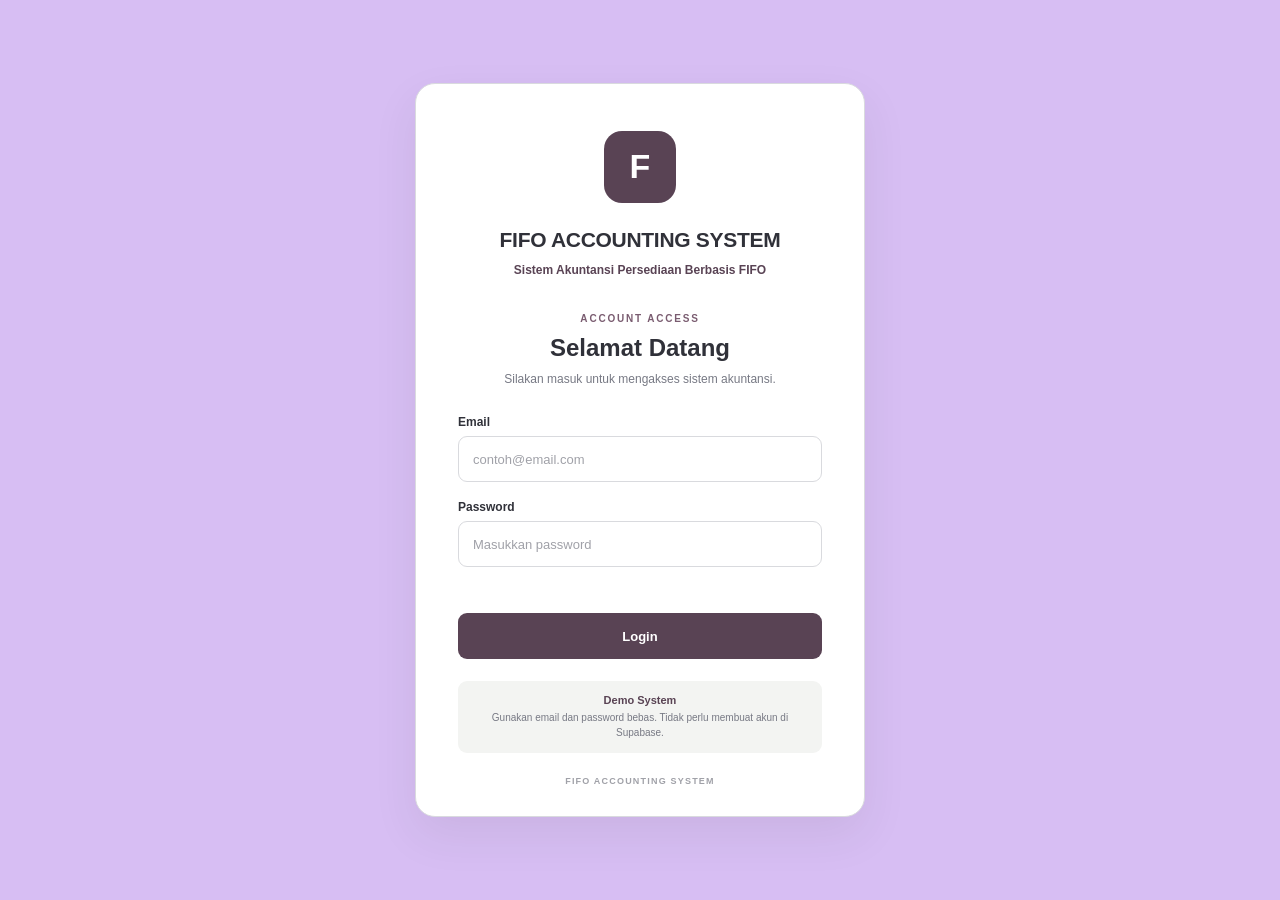
==== commit f6dd2deb: "Fix login asset paths" ====
--- a/Frontend/HTML/dashboard.html
+++ b/Frontend/HTML/dashboard.html
@@ -40,7 +40,7 @@
 
     <link
         rel="stylesheet"
-        href="../css/style.css"
+        href="../CSS/style.css"
     >
 
 </head>
@@ -78,7 +78,7 @@
                 <div class="brand-logo-wrapper">
 
                     <img
-                        src="../assets/logo.png"
+                        src="../ASSETS/logo.png"
                         alt="FIFO Accounting System"
                         class="brand-logo"
                         onerror="this.style.display='none'; this.nextElementSibling.style.display='flex';"
@@ -6079,17 +6079,17 @@
 
     <!-- CONFIG -->
 
-    <script src="../js/config.js"></script>
+    <script src="../JS/config.js"></script>
 
 
     <!-- AUTH -->
 
-    <script src="../js/auth.js"></script>
+    <script src="../JS/auth.js"></script>
 
 
     <!-- APP -->
 
-    <script src="../js/app.js"></script>
+    <script src="../JS/app.js"></script>
 
     <!-- =========================================================
      CUSTOMER MODAL
--- a/Frontend/CSS/style.css
+++ b/Frontend/CSS/style.css
@@ -0,0 +1,13539 @@
+/* ==================================================
+   RESET
+================================================== */
+
+* {
+    box-sizing: border-box;
+    margin: 0;
+    padding: 0;
+}
+
+html {
+    font-size: 16px;
+}
+
+body {
+    min-height: 100vh;
+
+    font-family: "Inter", Arial, sans-serif;
+
+    background: #f8f9f7;
+    color: #303139;
+
+    overflow-x: hidden;
+}
+
+button,
+input,
+select,
+textarea {
+    font-family: inherit;
+}
+
+button {
+    border: none;
+}
+
+button:focus-visible,
+input:focus-visible,
+select:focus-visible {
+    outline: 2px solid #b99bd8;
+    outline-offset: 2px;
+}
+
+
+/* ==================================================
+   TOPBAR
+   PALE VIOLET LEBIH SOFT
+================================================== */
+
+.topbar {
+    height: 78px;
+    width: 100%;
+
+    display: flex;
+    align-items: center;
+    justify-content: space-between;
+
+    padding: 0 28px;
+
+    background:
+        linear-gradient(
+            135deg,
+            #f8f3fc 0%,
+            #eee4f7 30%,
+            #c4a0ec 100%
+        );
+
+    border-bottom: 1px solid #ddd0e8;
+
+    position: relative;
+
+    z-index: 100;
+}
+
+.topbar-left {
+    display: flex;
+    align-items: center;
+
+    min-width: 0;
+}
+
+
+/* ==================================================
+   HAMBURGER
+================================================== */
+
+.menu-toggle {
+    width: 38px;
+    height: 38px;
+
+    margin-right: 17px;
+
+    display: flex;
+    flex-direction: column;
+    align-items: center;
+    justify-content: center;
+
+    gap: 4px;
+
+    background: rgba(255, 255, 255, 0.62);
+
+    border: 1px solid rgba(255, 255, 255, 0.85);
+
+    border-radius: 8px;
+
+    cursor: pointer;
+
+    transition: 0.2s ease;
+}
+
+.menu-toggle:hover {
+    background: rgba(255, 255, 255, 0.9);
+
+    border-color: #d8c8e5;
+}
+
+.menu-toggle span {
+    display: block;
+
+    width: 17px;
+    height: 1.5px;
+
+    background: #303139;
+
+    border-radius: 10px;
+}
+
+
+/* ==================================================
+   BRAND
+================================================== */
+
+.brand {
+    display: flex;
+    align-items: center;
+
+    min-width: 0;
+}
+
+.brand-logo-wrapper {
+    width: 42px;
+    height: 42px;
+
+    flex: 0 0 42px;
+
+    margin-right: 11px;
+
+    display: flex;
+    align-items: center;
+    justify-content: center;
+}
+
+.brand-logo {
+    width: 42px;
+    height: 42px;
+
+    object-fit: contain;
+
+    display: block;
+}
+
+.brand-logo-fallback {
+    width: 38px;
+    height: 38px;
+
+    display: flex;
+    align-items: center;
+    justify-content: center;
+
+    border-radius: 10px;
+
+    background: #311b48;
+
+    color: #ffffff;
+
+    font-family: "Poppins", sans-serif;
+
+    font-size: 21px;
+    font-weight: 800;
+}
+
+.brand-text {
+    min-width: 0;
+
+    padding: 8px 14px;
+
+    border-radius: 10px;
+
+    background:
+        linear-gradient(
+            135deg,
+            rgba(255, 255, 255, 0.72) 0%,
+            rgba(238, 226, 247, 0.82) 100%
+        );
+
+    border: 1px solid rgba(255, 255, 255, 0.75);
+
+    box-shadow:
+        0 4px 12px rgba(49, 27, 72, 0.05);
+}
+
+
+/* ==================================================
+   BRAND TITLE
+   800 → 600
+================================================== */
+
+.brand-title {
+    font-family: "Poppins", sans-serif;
+
+    font-size: 21px;
+    line-height: 1.1;
+
+    font-weight: 600;
+
+    color: #1f1630;
+
+    white-space: nowrap;
+}
+
+.brand-subtitle {
+    margin-top: 4px;
+
+    font-family: "Inter", sans-serif;
+
+    font-size: 11px;
+    line-height: 1.2;
+
+    font-weight: 600;
+
+    color: #59406f;
+
+    white-space: nowrap;
+}
+
+
+/* ==================================================
+   TOPBAR RIGHT
+================================================== */
+
+.topbar-right {
+    display: flex;
+    align-items: center;
+
+    gap: 24px;
+}
+
+.connection-status {
+    display: flex;
+    align-items: center;
+    gap: 7px;
+
+    font-family: "Inter", sans-serif;
+    font-size: 12px;
+    font-weight: 700;
+    color: #4f3b5f;
+
+    white-space: nowrap;
+}
+
+.status-dot {
+    width: 8px;
+    height: 8px;
+
+    border-radius: 50%;
+    background: #5fbd78;
+
+    box-shadow:
+        0 0 0 3px rgba(95, 189, 120, 0.14);
+
+    flex-shrink: 0;
+}
+
+.connection-dot {
+    width: 7px;
+    height: 7px;
+
+    background: #6f8b70;
+
+    border-radius: 50%;
+}
+
+
+/* ==================================================
+   ACCOUNT
+================================================== */
+
+.account-wrapper,
+.account-container {
+    position: relative;
+}
+
+.account-button {
+    display: flex;
+    align-items: center;
+
+    gap: 9px;
+
+    padding: 5px 4px;
+
+    background: rgba(255, 255, 255, 0.45);
+
+    cursor: pointer;
+
+    border-radius: 9px;
+
+    transition: 0.2s ease;
+}
+
+.account-button:hover {
+    background: rgba(255, 255, 255, 0.8);
+}
+
+.user-avatar {
+    width: 34px;
+    height: 34px;
+
+    display: flex;
+    align-items: center;
+    justify-content: center;
+
+    flex-shrink: 0;
+
+    background: #eee2f5;
+
+    border: 1px solid #c7a9df;
+
+    color: #4a2d61;
+
+    border-radius: 50%;
+
+    font-family: "Poppins", sans-serif;
+
+    font-size: 11px;
+    font-weight: 700;
+}
+
+.account-text {
+    display: flex;
+    flex-direction: column;
+
+    align-items: flex-start;
+
+    min-width: 110px;
+}
+
+.account-text strong {
+    font-family: "Inter", sans-serif;
+
+    font-size: 11px;
+    line-height: 1.3;
+
+    font-weight: 700;
+
+    color: #303139;
+}
+
+.account-text span,
+.account-text small {
+    margin-top: 2px;
+
+    font-family: "Inter", sans-serif;
+
+    font-size: 9px;
+    line-height: 1.2;
+
+    color: #62566c;
+}
+
+.account-arrow {
+    margin-left: 2px;
+
+    color: #62566c;
+
+    font-size: 11px;
+}
+
+
+/* ==================================================
+   ACCOUNT DROPDOWN
+================================================== */
+
+.account-menu {
+    position: absolute;
+
+    top: calc(100% + 10px);
+    right: 0;
+
+    width: 265px;
+
+    background: #ffffff;
+
+    border: 1px solid #d9cce1;
+
+    border-radius: 12px;
+
+    box-shadow:
+        0 18px 45px rgba(48, 49, 57, 0.12);
+
+    padding: 8px;
+
+    opacity: 0;
+    visibility: hidden;
+
+    transform: translateY(-5px);
+
+    transition:
+        opacity 0.18s ease,
+        transform 0.18s ease,
+        visibility 0.18s ease;
+
+    z-index: 500;
+}
+
+.account-menu.show {
+    opacity: 1;
+    visibility: visible;
+
+    transform: translateY(0);
+}
+
+.account-menu-header {
+    padding: 12px;
+
+    display: flex;
+    flex-direction: column;
+
+    gap: 5px;
+
+    border-bottom: 1px solid #e5ddea;
+
+    margin-bottom: 5px;
+}
+
+.account-menu-header span {
+    font-family: "Inter", sans-serif;
+
+    font-size: 9px;
+    font-weight: 700;
+
+    letter-spacing: 0.7px;
+
+    color: #8a8b92;
+}
+
+.account-menu-header strong {
+    font-family: "Inter", sans-serif;
+
+    font-size: 11px;
+    font-weight: 600;
+
+    color: #303139;
+
+    word-break: break-word;
+}
+
+.account-menu-item {
+    width: 100%;
+
+    display: flex;
+    align-items: center;
+
+    gap: 10px;
+
+    padding: 11px 12px;
+
+    background: transparent;
+
+    color: #303139;
+
+    text-align: left;
+
+    border-radius: 7px;
+
+    cursor: pointer;
+
+    font-family: "Inter", sans-serif;
+
+    font-size: 11px;
+    font-weight: 600;
+
+    transition: 0.18s ease;
+}
+
+.account-menu-item:hover {
+    background: #eee2f5;
+}
+
+.menu-icon,
+.menu-item-icon {
+    width: 18px;
+
+    text-align: center;
+
+    color: #59406f;
+}
+
+.account-menu-divider {
+    height: 1px;
+
+    background: #e5ddea;
+
+    margin: 5px 0;
+}
+
+.account-menu-item.logout-item,
+.account-menu-item.logout-button {
+    color: #a76565;
+}
+
+.account-menu-item.logout-item .menu-icon,
+.account-menu-item.logout-button .menu-item-icon {
+    color: #a76565;
+}
+
+
+/* ==================================================
+   MAIN LAYOUT
+================================================== */
+
+.main-layout {
+    min-height: calc(100vh - 78px);
+
+    display: grid;
+
+    grid-template-columns: 250px minmax(0, 1fr);
+
+    transition:
+        grid-template-columns 0.25s ease;
+}
+
+.main-layout.menu-collapsed {
+    grid-template-columns: 78px minmax(0, 1fr);
+}
+
+
+/* ==================================================
+   SIDEBAR
+================================================== */
+
+.sidebar {
+    background:
+        linear-gradient(
+            180deg,
+            #f0e4f8 0%,
+            #e5d4f2 30%,
+            #c4a0ec 100%
+        );
+
+    border-right: 1px solid #cbb0dc;
+
+    display: flex;
+    flex-direction: column;
+
+    min-width: 0;
+
+    padding-bottom: 15px;
+}
+
+
+/* ==================================================
+   SIDEBAR TITLE
+================================================== */
+
+.sidebar-heading,
+.sidebar-header {
+    padding: 22px 15px 15px;
+
+    font-family: "Poppins", sans-serif;
+
+    font-size: 15px;
+
+    font-weight: 800;
+
+    color: #311b48;
+}
+
+
+/* ==================================================
+   SIDEBAR NAVIGATION
+================================================== */
+
+.ledger-nav,
+.sidebar-nav {
+    display: flex;
+    flex-direction: column;
+
+    gap: 8px;
+
+    padding: 0 10px;
+}
+
+
+/* ==================================================
+   MENU ITEM
+================================================== */
+
+.nav-item {
+    width: 100%;
+
+    min-height: 48px;
+
+    display: flex;
+    align-items: center;
+
+    padding: 0 13px;
+
+    background: #ffffff;
+
+    color: #30223a;
+
+    border: 1px solid #ddd5e3;
+
+    border-left: 4px solid transparent;
+
+    border-radius: 9px;
+
+    cursor: pointer;
+
+    text-align: left;
+
+    box-shadow:
+        0 2px 6px rgba(49, 27, 72, 0.08);
+
+    transition:
+        background 0.18s ease,
+        color 0.18s ease,
+        border-color 0.18s ease,
+        transform 0.18s ease,
+        box-shadow 0.18s ease;
+}
+
+.nav-item:hover {
+    background: #ffffff;
+
+    color: #24152f;
+
+    border-color: #c7a9df;
+
+    border-left-color: #8e68aa;
+
+    transform: translateX(2px);
+
+    box-shadow:
+        0 5px 12px rgba(49, 27, 72, 0.13);
+}
+
+.nav-item.active {
+    background: #ffffff;
+
+    color: #24152f;
+
+    border-color: #b99bd8;
+
+    border-left-color: #6f4b8a;
+
+    box-shadow:
+        0 5px 14px rgba(49, 27, 72, 0.14);
+}
+
+
+/* ==================================================
+   NOMOR MENU
+================================================== */
+
+.nav-number {
+    width: 28px;
+
+    flex-shrink: 0;
+
+    font-family: "Inter", sans-serif;
+
+    font-size: 10px;
+
+    font-weight: 800;
+
+    color: #8b7a96;
+
+    transition: color 0.18s ease;
+}
+
+.nav-item:hover .nav-number,
+.nav-item.active .nav-number {
+    color: #654c76;
+}
+
+
+/* ==================================================
+   ICON MENU
+================================================== */
+
+.nav-icon {
+    width: 25px;
+    height: 25px;
+
+    flex-shrink: 0;
+
+    margin-right: 10px;
+
+    display: flex;
+    align-items: center;
+    justify-content: center;
+
+    color: #ffffff;
+
+    font-size: 14px;
+    line-height: 1;
+
+    -webkit-text-stroke: 1px #303139;
+
+    text-shadow:
+        0 0 0 #303139;
+
+    transition:
+        transform 0.18s ease,
+        -webkit-text-stroke 0.18s ease;
+}
+
+.nav-item:hover .nav-icon,
+.nav-item.active .nav-icon {
+    transform: scale(1.08);
+
+    -webkit-text-stroke: 1.2px #1f1630;
+}
+
+
+/* ==================================================
+   NAMA MENU
+================================================== */
+
+.nav-content {
+    flex: 1;
+
+    font-family: "Inter", sans-serif;
+
+    font-size: 12px;
+
+    font-weight: 700;
+
+    line-height: 1.3;
+
+    color: #30223a;
+
+    white-space: nowrap;
+}
+
+.nav-item:hover .nav-content,
+.nav-item.active .nav-content {
+    color: #24152f;
+
+    font-weight: 800;
+}
+
+
+/* ==================================================
+   SIDEBAR FOOTER
+================================================== */
+
+.sidebar-footer {
+    margin-top: auto;
+
+    padding: 20px 18px 5px;
+
+    font-family: "Inter", sans-serif;
+
+    font-size: 9px;
+
+    font-weight: 700;
+
+    letter-spacing: 0.7px;
+
+    color: #75647f;
+}
+
+
+/* ==================================================
+   COLLAPSED SIDEBAR
+================================================== */
+
+.main-layout.menu-collapsed .sidebar-heading {
+    text-align: center;
+
+    font-size: 0;
+
+    padding-left: 0;
+    padding-right: 0;
+}
+
+.main-layout.menu-collapsed .sidebar-heading::after {
+    content: "≡";
+
+    font-size: 20px;
+
+    color: #311b48;
+}
+
+.main-layout.menu-collapsed .sidebar-nav,
+.main-layout.menu-collapsed .ledger-nav {
+    padding: 0 8px;
+}
+
+.main-layout.menu-collapsed .nav-item {
+    justify-content: center;
+
+    padding: 0;
+
+    border-left: none;
+}
+
+.main-layout.menu-collapsed .nav-number {
+    display: none;
+}
+
+.main-layout.menu-collapsed .nav-icon {
+    margin-right: 0;
+}
+
+.main-layout.menu-collapsed .nav-content {
+    display: none;
+}
+
+.main-layout.menu-collapsed .sidebar-footer {
+    text-align: center;
+
+    font-size: 0;
+}
+
+.main-layout.menu-collapsed .sidebar-footer::after {
+    content: "FIFO";
+
+    font-size: 9px;
+
+    color: #75647f;
+}
+
+
+/* ==================================================
+   CONTENT
+================================================== */
+
+.content {
+    min-width: 0;
+
+    padding: 32px 34px 60px;
+
+    background: #f8f9f7;
+}
+
+
+/* =========================================================
+   PAGE SECTION / MENU VISIBILITY
+========================================================= */
+
+.page-section {
+    display: none;
+    width: 100%;
+}
+
+.page-section.active-page {
+    display: block;
+}
+
+
+/* ==================================================
+   PAGE HEADER
+================================================== */
+
+.page-header {
+    display: flex;
+    align-items: flex-start;
+    justify-content: space-between;
+
+    gap: 20px;
+
+    margin-bottom: 25px;
+}
+
+.page-kicker {
+    display: block;
+
+    margin-bottom: 5px;
+
+    font-family: "Inter", sans-serif;
+
+    font-size: 9px;
+
+    line-height: 1.2;
+
+    font-weight: 700;
+
+    letter-spacing: 1px;
+
+    color: #7a5c70;
+}
+
+.page-header h1,
+.page-title {
+    font-family: "Poppins", sans-serif;
+
+    font-size: 30px;
+
+    line-height: 1.2;
+
+    font-weight: 700;
+
+    color: #303139;
+
+    margin: 0;
+}
+
+.page-header p,
+.page-description {
+    margin-top: 8px;
+
+    max-width: 700px;
+
+    font-family: "Inter", sans-serif;
+
+    font-size: 12px;
+
+    line-height: 1.6;
+
+    font-weight: 400;
+
+    color: #777984;
+}
+
+
+/* ==================================================
+   BUTTONS
+================================================== */
+
+.primary-button,
+.secondary-button,
+.outline-button {
+    min-height: 38px;
+
+    padding: 0 15px;
+
+    border-radius: 8px;
+
+    cursor: pointer;
+
+    font-family: "Inter", sans-serif;
+
+    font-size: 11px;
+
+    font-weight: 700;
+
+    transition: 0.18s ease;
+}
+
+.primary-button {
+    background: #311b48;
+
+    color: #ffffff;
+}
+
+.primary-button:hover {
+    background: #241333;
+}
+
+.secondary-button {
+    background: #ffffff;
+
+    color: #59406f;
+
+    border: 1px solid #cfc1d8;
+}
+
+.secondary-button:hover {
+    background: #eee2f5;
+}
+
+.outline-button {
+    background: #ffffff;
+
+    color: #59406f;
+
+    border: 1px solid #c7afd9;
+}
+
+.outline-button:hover {
+    background: #eee2f5;
+
+    border-color: #b99bd8;
+}
+
+
+/* ==================================================
+   STATISTICS / RINGKASAN
+================================================== */
+
+.stat-grid,
+.stats-grid {
+    width: 100%;
+
+    display: grid !important;
+
+    grid-template-columns:
+        repeat(4, minmax(0, 1fr)) !important;
+
+    column-gap: 18px !important;
+    row-gap: 18px !important;
+
+    margin-bottom: 18px;
+}
+
+.stat-card {
+    width: 100%;
+    min-width: 0;
+    min-height: 125px;
+
+    padding: 19px;
+
+    border-radius: 10px;
+
+    transition:
+        transform 0.18s ease,
+        box-shadow 0.18s ease,
+        border-color 0.18s ease;
+}
+
+
+/* TOTAL PRODUK - PINK */
+
+.stat-card:nth-child(1) {
+    background: #f3b6c8;
+
+    border: 1px solid #e5a0b7;
+}
+
+.stat-card:nth-child(1):hover {
+    border-color: #d98da7;
+
+    box-shadow:
+        0 6px 16px rgba(170, 100, 125, 0.16);
+
+    transform: translateY(-2px);
+}
+
+
+/* NILAI PERSEDIAAN - HIJAU */
+
+.stat-card:nth-child(2) {
+    background: #b8d9c0;
+
+    border: 1px solid #a2c7ac;
+}
+
+.stat-card:nth-child(2):hover {
+    border-color: #8fb99b;
+
+    box-shadow:
+        0 6px 16px rgba(90, 130, 98, 0.16);
+
+    transform: translateY(-2px);
+}
+
+
+/* PEMBELIAN - KUNING */
+
+.stat-card:nth-child(3) {
+    background: #f2d58f;
+
+    border: 1px solid #e3c36f;
+}
+
+.stat-card:nth-child(3):hover {
+    border-color: #d4b45e;
+
+    box-shadow:
+        0 6px 16px rgba(170, 140, 70, 0.16);
+
+    transform: translateY(-2px);
+}
+
+
+/* PENJUALAN - BIRU */
+
+.stat-card:nth-child(4) {
+    background: #a9c9e8;
+
+    border: 1px solid #95b6d7;
+}
+
+.stat-card:nth-child(4):hover {
+    border-color: #80a7ce;
+
+    box-shadow:
+        0 6px 16px rgba(80, 120, 160, 0.16);
+
+    transform: translateY(-2px);
+}
+
+.stat-label {
+    display: block;
+
+    font-family: "Inter", sans-serif;
+
+    font-size: 8px;
+
+    font-weight: 700;
+
+    letter-spacing: 0.9px;
+
+    color: #4e4f53;
+}
+
+
+/* ==================================================
+   STAT VALUE
+   22px → 30px
+================================================== */
+
+.stat-value {
+    display: block;
+
+    margin-top: 12px;
+
+    font-family: "Poppins", sans-serif;
+
+    font-size: 30px;
+
+    line-height: 1.15;
+
+    font-weight: 600;
+
+    color: #303139;
+}
+
+.stat-note {
+    display: block;
+
+    margin-top: 6px;
+
+    font-family: "Inter", sans-serif;
+
+    font-size: 10px;
+
+    color: #55565c;
+}
+
+
+/* ==================================================
+   CONTENT CARD
+================================================== */
+
+.content-card,
+.section-card {
+    background: #ffffff;
+
+    border: 1px solid #d9dade;
+
+    border-radius: 10px;
+
+    overflow: hidden;
+}
+
+.card-header,
+.section-card-header {
+    min-height: 76px;
+
+    padding: 18px 20px;
+
+    display: flex;
+    align-items: center;
+    justify-content: space-between;
+
+    gap: 15px;
+
+    border-bottom: 1px solid #e5e6e8;
+}
+
+.card-header h2,
+.section-card-header h2 {
+    font-family: "Poppins", sans-serif;
+
+    font-size: 18px;
+
+    line-height: 1.3;
+
+    font-weight: 700;
+
+    color: #303139;
+}
+
+.card-kicker {
+    display: block;
+
+    margin-bottom: 5px;
+
+    font-size: 9px;
+
+    font-weight: 700;
+
+    letter-spacing: 0.8px;
+
+    color: #7a5c70;
+}
+
+
+/* ==================================================
+   TABLE
+================================================== */
+
+.table-wrapper {
+    width: 100%;
+
+    overflow-x: auto;
+}
+
+table {
+    width: 100%;
+
+    border-collapse: collapse;
+
+    min-width: 720px;
+}
+
+thead {
+    background: #f3edf7;
+}
+
+th {
+    padding: 12px 15px;
+
+    text-align: left;
+
+    border-bottom: 1px solid #d9dade;
+
+    font-family: "Inter", sans-serif;
+
+    font-size: 9px;
+
+    font-weight: 700;
+
+    letter-spacing: 0.3px;
+
+    color: #60636d;
+
+    white-space: nowrap;
+}
+
+td {
+    padding: 13px 15px;
+
+    border-bottom: 1px solid #ececee;
+
+    font-family: "Inter", sans-serif;
+
+    font-size: 11px;
+
+    color: #44464e;
+
+    white-space: nowrap;
+}
+
+tbody tr:hover {
+    background: #faf7fc;
+}
+
+.table-empty {
+    text-align: center;
+
+    padding: 30px 15px;
+
+    color: #8a8b92;
+}
+
+
+/* ==================================================
+   TOOLBAR
+================================================== */
+
+.toolbar {
+    padding: 15px 20px;
+
+    border-bottom: 1px solid #e5e6e8;
+}
+
+.search-box {
+    display: inline-block;
+}
+
+.search-input,
+.search-box input {
+    width: 300px;
+
+    max-width: 100%;
+
+    height: 38px;
+
+    padding: 0 12px;
+
+    background: #ffffff;
+
+    border: 1px solid #d0d2d6;
+
+    border-radius: 8px;
+
+    font-family: "Inter", sans-serif;
+
+    font-size: 11px;
+
+    color: #303139;
+
+    outline: none;
+}
+
+.search-input:focus,
+.search-box input:focus {
+    border-color: #b99bd8;
+
+    box-shadow:
+        0 0 0 3px rgba(210, 184, 234, 0.25);
+}
+
+.toolbar-info {
+    margin-top: 10px;
+
+    font-size: 10px;
+
+    color: #777984;
+}
+
+.toolbar-info strong {
+    color: #59406f;
+}
+
+
+/* ==================================================
+   EMPTY / PLACEHOLDER MODULE
+================================================== */
+
+.empty-module,
+.placeholder-card {
+    min-height: 280px;
+
+    background: #ffffff;
+
+    border: 1px solid #d9dade;
+
+    border-radius: 10px;
+
+    padding: 45px 30px;
+
+    display: flex;
+
+    flex-direction: column;
+
+    align-items: center;
+
+    justify-content: center;
+
+    text-align: center;
+}
+
+.empty-module-icon,
+.placeholder-icon {
+    width: 48px;
+    height: 48px;
+
+    display: flex;
+
+    align-items: center;
+
+    justify-content: center;
+
+    margin-bottom: 16px;
+
+    border-radius: 12px;
+
+    background:
+        linear-gradient(
+            135deg,
+            #eadcf6,
+            #c4a0ec
+        );
+
+    color: #311b48;
+
+    font-family: "Poppins", sans-serif;
+
+    font-size: 13px;
+
+    font-weight: 700;
+}
+
+.empty-module h2,
+.placeholder-card h2 {
+    font-family: "Poppins", sans-serif;
+
+    font-size: 19px;
+
+    color: #303139;
+}
+
+.empty-module p,
+.placeholder-card p {
+    margin-top: 8px;
+
+    font-family: "Inter", sans-serif;
+
+    font-size: 12px;
+
+    color: #777984;
+
+    max-width: 600px;
+
+    line-height: 1.6;
+}
+
+
+/* =========================================================
+   REPORT MENU
+========================================================= */
+
+.report-grid {
+    display: flex;
+    flex-direction: column;
+    gap: 16px;
+    width: 100%;
+}
+
+
+/* =========================================================
+   REPORT CARD
+========================================================= */
+
+.report-card {
+    width: 100%;
+    min-height: 130px;
+    box-sizing: border-box;
+
+    border-radius: 14px;
+    border: 1px solid #d9dade;
+
+    padding: 20px 22px;
+
+    text-align: left;
+
+    transition:
+        transform 0.2s ease,
+        box-shadow 0.2s ease,
+        border-color 0.2s ease;
+}
+
+
+/* =========================================================
+   REPORT CARD BUTTON
+========================================================= */
+
+.report-card-button {
+    display: block;
+    width: 100%;
+
+    cursor: pointer;
+
+    font-family: "Inter", sans-serif;
+
+    border-radius: 14px;
+}
+
+
+/* =========================================================
+   REPORT CARD HOVER
+========================================================= */
+
+.report-card-button:hover {
+    transform: translateY(-2px);
+
+    box-shadow:
+        0 6px 16px rgba(49, 27, 72, 0.10);
+
+    border-color: #c5b0d5;
+}
+
+
+/* =========================================================
+   REPORT NUMBER
+========================================================= */
+
+.report-card span {
+    display: block;
+
+    margin-bottom: 6px;
+
+    font-family: "Inter", sans-serif;
+    font-size: 10px;
+    font-weight: 800;
+
+    letter-spacing: 1px;
+
+    color: #6e5a78;
+}
+
+
+/* =========================================================
+   REPORT TITLE
+========================================================= */
+
+.report-card h3 {
+    margin: 0 0 7px 0;
+
+    font-family: "Poppins", sans-serif;
+    font-size: 17px;
+    font-weight: 700;
+
+    color: #311b48;
+}
+
+
+/* =========================================================
+   REPORT DESCRIPTION
+========================================================= */
+
+.report-card p {
+    margin: 0;
+
+    font-family: "Inter", sans-serif;
+    font-size: 12px;
+    line-height: 1.6;
+
+    color: #62586a;
+}
+
+
+/* =========================================================
+   REPORT CARD COLORS
+========================================================= */
+
+/* REPORT 01 — Pink */
+
+.report-card:nth-child(1) {
+    background:
+        linear-gradient(
+            135deg,
+            #f7c6d8 0%,
+            #efa9c4 100%
+        );
+}
+
+
+/* REPORT 02 — Soft Green */
+
+.report-card:nth-child(2) {
+    background:
+        linear-gradient(
+            135deg,
+            #cce5d2 0%,
+            #afd3b8 100%
+        );
+}
+
+
+/* REPORT 03 — Soft Yellow */
+
+.report-card:nth-child(3) {
+    background:
+        linear-gradient(
+            135deg,
+            #f8e8a9 0%,
+            #efd681 100%
+        );
+}
+
+
+/* ==================================================
+   HPP FIFO REPORT
+================================================== */
+
+
+/* ==================================================
+   REPORT CARD BUTTON
+   Supaya kartu laporan yang sekarang berupa
+   <button> tetap tampil seperti kartu biasa
+================================================== */
+
+.report-card-button {
+    width: 100%;
+    display: block;
+
+    text-align: left;
+
+    font-family: "Inter", sans-serif;
+
+    cursor: pointer;
+
+    appearance: none;
+    -webkit-appearance: none;
+
+    color: inherit;
+}
+
+
+/* Hilangkan style default button */
+
+.report-card-button:focus {
+    outline: none;
+}
+
+
+/* Focus keyboard */
+
+.report-card-button:focus-visible {
+    outline: 2px solid #b99bd8;
+    outline-offset: 3px;
+}
+
+
+/* ==================================================
+   REPORT DETAIL
+================================================== */
+
+.report-detail {
+    margin-top: 20px;
+}
+
+
+/* ==================================================
+   REPORT DETAIL HEADER
+================================================== */
+
+.report-detail-header {
+    min-height: 76px;
+
+    display: flex;
+    align-items: center;
+    justify-content: space-between;
+
+    gap: 20px;
+
+    margin-bottom: 18px;
+
+    padding: 20px 22px;
+
+    background: #ffffff;
+
+    border: 1px solid #d9dade;
+
+    border-radius: 10px;
+}
+
+
+.report-detail-header h2 {
+    margin: 4px 0 5px 0;
+
+    font-family: "Poppins", sans-serif;
+
+    font-size: 22px;
+
+    line-height: 1.3;
+
+    font-weight: 700;
+
+    color: #311b48;
+}
+
+
+.report-detail-header p {
+    margin: 0;
+
+    font-size: 13px;
+
+    line-height: 1.6;
+
+    color: #6d6872;
+}
+
+
+/* ==================================================
+   HPP FILTER CARD
+================================================== */
+
+.hpp-filter-card {
+    margin-bottom: 18px;
+}
+
+
+.hpp-filter-grid {
+    display: grid;
+
+    grid-template-columns:
+        minmax(190px, 1fr)
+        minmax(190px, 1fr)
+        minmax(220px, 1.1fr)
+        auto;
+
+    gap: 18px;
+
+    padding: 24px;
+
+    align-items: end;
+}
+
+
+/* ==================================================
+   HPP FILTER ACTIONS
+================================================== */
+
+.hpp-filter-actions {
+    display: flex;
+
+    align-items: center;
+
+    gap: 8px;
+
+    height: 42px;
+
+    white-space: nowrap;
+}
+
+
+.hpp-filter-actions .btn-primary,
+.hpp-filter-actions .btn-secondary {
+    height: 42px;
+
+    padding: 0 17px;
+
+    border-radius: 8px;
+
+    font-family: "Inter", sans-serif;
+
+    font-size: 12px;
+
+    font-weight: 700;
+
+    cursor: pointer;
+}
+
+
+/* ==================================================
+   HPP SUMMARY
+================================================== */
+
+.hpp-summary-grid {
+    display: grid;
+
+    grid-template-columns:
+        repeat(4, minmax(0, 1fr));
+
+    gap: 13px;
+
+    margin-bottom: 18px;
+}
+
+
+.hpp-summary-card {
+    min-height: 105px;
+
+    padding: 18px 20px;
+
+    background: #ffffff;
+
+    border: 1px solid #d9dade;
+
+    border-radius: 10px;
+
+    display: flex;
+
+    flex-direction: column;
+
+    justify-content: center;
+}
+
+
+.hpp-summary-card span {
+    display: block;
+
+    margin-bottom: 8px;
+
+    font-size: 9px;
+
+    font-weight: 700;
+
+    letter-spacing: 0.7px;
+
+    color: #7a5c70;
+}
+
+
+.hpp-summary-card strong {
+    display: block;
+
+    font-family: "Poppins", sans-serif;
+
+    font-size: 19px;
+
+    line-height: 1.3;
+
+    font-weight: 700;
+
+    color: #311b48;
+}
+
+
+/* ==================================================
+   HPP TABLE
+================================================== */
+
+.hpp-table-card {
+    margin-bottom: 18px;
+}
+
+
+.hpp-data-table {
+    min-width: 950px;
+}
+
+
+/* Header tabel */
+
+.hpp-data-table thead th {
+    white-space: nowrap;
+
+    font-size: 11px;
+
+    font-weight: 700;
+
+    color: #3e3942;
+
+    background: #f7f4f9;
+}
+
+
+/* Isi tabel */
+
+.hpp-data-table tbody td {
+    font-size: 12px;
+
+    color: #454149;
+
+    vertical-align: middle;
+}
+
+
+/* Kolom angka */
+
+.hpp-data-table th:nth-child(4),
+.hpp-data-table td:nth-child(4) {
+    text-align: right;
+}
+
+
+.hpp-data-table th:nth-child(5),
+.hpp-data-table td:nth-child(5),
+.hpp-data-table th:nth-child(6),
+.hpp-data-table td:nth-child(6),
+.hpp-data-table th:nth-child(7),
+.hpp-data-table td:nth-child(7) {
+    text-align: right;
+
+    white-space: nowrap;
+}
+
+
+/* Baris layer kedua dan seterusnya */
+
+.hpp-data-table tbody tr.hpp-layer-row td {
+    background: #fcfbfd;
+}
+
+
+/* ==================================================
+   HPP TOTAL ROW
+================================================== */
+
+.hpp-data-table tbody tr.hpp-total-row td {
+    background: #f3edf8;
+
+    border-top: 2px solid #d2b8ea;
+
+    font-weight: 700;
+
+    color: #311b48;
+}
+
+
+/* ==================================================
+   HPP INFORMATION
+================================================== */
+
+.hpp-info-card {
+    margin-bottom: 20px;
+}
+
+
+.report-info-content {
+    padding: 20px 22px;
+}
+
+
+.report-info-content p {
+    margin: 0 0 10px 0;
+
+    font-size: 12px;
+
+    line-height: 1.7;
+
+    color: #5f5a63;
+}
+
+
+.report-info-content p:last-child {
+    margin-bottom: 0;
+}
+
+
+/* ==================================================
+   EMPTY STATE
+================================================== */
+
+.hpp-data-table .empty-state {
+    min-height: 150px;
+
+    display: flex;
+
+    flex-direction: column;
+
+    justify-content: center;
+
+    align-items: center;
+
+    gap: 5px;
+
+    text-align: center;
+}
+
+
+.hpp-data-table .empty-state strong {
+    font-size: 13px;
+
+    color: #4a4550;
+}
+
+
+.hpp-data-table .empty-state span {
+    font-size: 11px;
+
+    color: #8a858d;
+}
+
+
+/* ==================================================
+   RESPONSIVE
+================================================== */
+
+@media (max-width: 1100px) {
+
+    .hpp-filter-grid {
+        grid-template-columns:
+            repeat(2, minmax(0, 1fr));
+    }
+
+
+    .hpp-filter-actions {
+        grid-column: 1 / -1;
+
+        justify-content: flex-start;
+    }
+
+
+    .hpp-summary-grid {
+        grid-template-columns:
+            repeat(2, minmax(0, 1fr));
+    }
+
+}
+
+
+@media (max-width: 700px) {
+
+    .report-detail-header {
+        align-items: flex-start;
+
+        flex-direction: column;
+    }
+
+
+    .hpp-filter-grid {
+        grid-template-columns: 1fr;
+    }
+
+
+    .hpp-filter-actions {
+        grid-column: auto;
+
+        width: 100%;
+    }
+
+
+    .hpp-filter-actions .btn-primary,
+    .hpp-filter-actions .btn-secondary {
+        flex: 1;
+    }
+
+
+    .hpp-summary-grid {
+        grid-template-columns: 1fr;
+    }
+
+}
+
+
+/* ==================================================
+   REPORT TITLE
+   17px → 20px
+================================================== */
+
+.report-card h3 {
+    margin-top: 12px;
+
+    font-family: "Poppins", sans-serif;
+
+    font-size: 20px;
+
+    line-height: 1.3;
+
+    font-weight: 600;
+
+    color: #303139;
+}
+
+
+/* ==================================================
+   REPORT DESCRIPTION
+   11px → 13px
+================================================== */
+
+.report-card p {
+    margin-top: 7px;
+
+    font-family: "Inter", sans-serif;
+
+    font-size: 13px;
+
+    line-height: 1.55;
+
+    color: #55565c;
+}
+
+
+/* ==================================================
+   MODAL
+================================================== */
+
+.modal-overlay,
+.modal {
+    position: fixed;
+
+    inset: 0;
+
+    z-index: 1000;
+
+    display: flex;
+
+    align-items: center;
+
+    justify-content: center;
+
+    padding: 20px;
+
+    background: rgba(48, 49, 57, 0.32);
+
+    opacity: 0;
+
+    visibility: hidden;
+
+    transition:
+        opacity 0.2s ease,
+        visibility 0.2s ease;
+}
+
+.modal-overlay.show,
+.modal.show {
+    opacity: 1;
+
+    visibility: visible;
+}
+
+.modal-card {
+    width: min(650px, 100%);
+
+    max-height: calc(100vh - 40px);
+
+    overflow-y: auto;
+
+    background: #ffffff;
+
+    border: 1px solid #d9cfe1;
+
+    border-radius: 14px;
+
+    box-shadow:
+        0 25px 70px rgba(48, 49, 57, 0.18);
+
+    transform: translateY(10px);
+
+    transition: transform 0.2s ease;
+}
+
+.modal-overlay.show .modal-card,
+.modal.show .modal-card {
+    transform: translateY(0);
+}
+
+.modal-header {
+    padding: 20px 22px;
+
+    display: flex;
+
+    align-items: flex-start;
+
+    justify-content: space-between;
+
+    border-bottom: 1px solid #e5e6e8;
+}
+
+.modal-header h2 {
+    font-family: "Poppins", sans-serif;
+
+    font-size: 19px;
+
+    color: #303139;
+}
+
+.modal-kicker {
+    display: block;
+
+    margin-bottom: 5px;
+
+    font-size: 9px;
+
+    font-weight: 700;
+
+    letter-spacing: 0.8px;
+
+    color: #7a5c70;
+}
+
+.modal-close {
+    width: 32px;
+    height: 32px;
+
+    display: flex;
+
+    align-items: center;
+
+    justify-content: center;
+
+    background: #f3edf7;
+
+    color: #60636d;
+
+    border-radius: 7px;
+
+    font-size: 20px;
+
+    cursor: pointer;
+}
+
+.modal-close:hover {
+    background: #e3d0f0;
+
+    color: #59406f;
+}
+
+
+/* ==================================================
+   FORM
+================================================== */
+
+#productForm,
+#profileForm {
+    padding: 22px;
+}
+
+.form-grid {
+    display: grid;
+
+    grid-template-columns:
+        repeat(2, minmax(0, 1fr));
+
+    gap: 16px;
+}
+
+.form-field,
+.form-group {
+    display: flex;
+
+    flex-direction: column;
+
+    gap: 6px;
+
+    margin-bottom: 15px;
+}
+
+.form-field label,
+.form-group label {
+    font-family: "Inter", sans-serif;
+
+    font-size: 10px;
+
+    font-weight: 700;
+
+    color: #44464e;
+}
+
+.form-field input,
+.form-field select,
+.form-group input,
+.form-group select {
+    width: 100%;
+
+    height: 40px;
+
+    padding: 0 11px;
+
+    background: #ffffff;
+
+    border: 1px solid #d0d2d6;
+
+    border-radius: 7px;
+
+    color: #303139;
+
+    font-family: "Inter", sans-serif;
+
+    font-size: 11px;
+
+    outline: none;
+}
+
+.form-field input:focus,
+.form-field select:focus,
+.form-group input:focus,
+.form-group select:focus {
+    border-color: #b99bd8;
+
+    box-shadow:
+        0 0 0 3px rgba(210, 184, 234, 0.25);
+}
+
+.form-field input[readonly],
+.form-group input[readonly] {
+    background: #f3f4f2;
+
+    color: #777984;
+}
+
+.form-field small {
+    font-family: "Inter", sans-serif;
+
+    font-size: 9px;
+
+    line-height: 1.5;
+
+    color: #8a8b92;
+}
+
+.form-note {
+    margin-top: 8px;
+
+    padding: 12px 14px;
+
+    background: #f7f0fb;
+
+    border-left: 3px solid #d2b8ea;
+
+    border-radius: 6px;
+
+    font-size: 10px;
+
+    line-height: 1.6;
+
+    color: #777984;
+}
+
+.modal-actions {
+    margin-top: 24px;
+
+    padding-top: 18px;
+
+    display: flex;
+
+    justify-content: flex-end;
+
+    gap: 9px;
+
+    border-top: 1px solid #e5e6e8;
+}
+
+
+/* ==================================================
+   PROFILE
+================================================== */
+
+.profile-modal,
+.profile-modal-card {
+    width: min(480px, 100%);
+}
+
+.profile-avatar-large {
+    width: 65px;
+    height: 65px;
+
+    margin: 0 auto 24px;
+
+    display: flex;
+
+    align-items: center;
+
+    justify-content: center;
+
+    background:
+        linear-gradient(
+            135deg,
+            #eadcf6,
+            #d2b8ea
+        );
+
+    border: 1px solid #c7a9df;
+
+    border-radius: 50%;
+
+    color: #59406f;
+
+    font-family: "Poppins", sans-serif;
+
+    font-size: 21px;
+
+    font-weight: 700;
+}
+
+
+/* ==================================================
+   TOAST
+================================================== */
+
+.toast {
+    position: fixed;
+
+    right: 25px;
+
+    bottom: 25px;
+
+    z-index: 2000;
+
+    max-width: 330px;
+
+    padding: 12px 16px;
+
+    background: #311b48;
+
+    color: #ffffff;
+
+    border-radius: 8px;
+
+    font-family: "Inter", sans-serif;
+
+    font-size: 11px;
+
+    font-weight: 600;
+
+    box-shadow:
+        0 10px 30px rgba(48, 49, 57, 0.18);
+
+    opacity: 0;
+
+    visibility: hidden;
+
+    transform: translateY(10px);
+
+    transition:
+        opacity 0.2s ease,
+        transform 0.2s ease,
+        visibility 0.2s ease;
+}
+
+.toast.show {
+    opacity: 1;
+
+    visibility: visible;
+
+    transform: translateY(0);
+}
+
+
+/* ==================================================
+   TABLE ACTION
+================================================== */
+
+.table-action {
+    padding: 5px 8px;
+
+    border-radius: 5px;
+
+    background: transparent;
+
+    font-family: "Inter", sans-serif;
+
+    font-size: 9px;
+
+    font-weight: 700;
+
+    cursor: pointer;
+}
+
+.table-action.edit {
+    color: #59406f;
+}
+
+.table-action.edit:hover {
+    background: #eee2f5;
+}
+
+.table-action.delete {
+    color: #a76565;
+}
+
+.table-action.delete:hover {
+    background: #f1e4e4;
+}
+
+
+/* ==================================================
+   DASHBOARD ENHANCEMENT
+================================================== */
+
+/* ==================================================
+   DASHBOARD TWO COLUMN
+   WARNING + RECENT INVENTORY
+   SALES + PURCHASE
+   TOP PRODUCTS + CATEGORY
+================================================== */
+
+.dashboard-two-column {
+    width: 100%;
+
+    display: grid !important;
+
+    grid-template-columns:
+        minmax(0, 1fr)
+        minmax(0, 1fr) !important;
+
+    column-gap: 18px !important;
+    row-gap: 18px !important;
+
+    margin-top: 18px;
+}
+
+.dashboard-two-column > * {
+    width: 100% !important;
+    min-width: 0 !important;
+    margin: 0 !important;
+}
+
+
+/* ==================================================
+   DASHBOARD PANEL
+================================================== */
+
+.dashboard-panel {
+    width: 100%;
+    min-width: 0;
+
+    background: #ffffff;
+    border: 1px solid #d9dade;
+    border-radius: 10px;
+
+    overflow: hidden;
+}
+
+
+/* ==================================================
+   WARNING STOCK
+================================================== */
+
+.low-stock-summary {
+    display: flex;
+    align-items: center;
+    gap: 10px;
+    margin-bottom: 14px;
+}
+
+.low-stock-count {
+    min-width: 34px;
+    height: 34px;
+
+    padding: 0 9px;
+
+    display: inline-flex;
+    align-items: center;
+    justify-content: center;
+
+    background: #f3b6c8;
+    border: 1px solid #e5a0b7;
+    border-radius: 8px;
+
+    color: #6e3348;
+
+    font-family: "Poppins", sans-serif;
+    font-size: 14px;
+    font-weight: 700;
+}
+
+.low-stock-summary span:last-child {
+    font-family: "Inter", sans-serif;
+    font-size: 10px;
+    line-height: 1.5;
+    color: #777984;
+}
+
+.low-stock-list {
+    display: flex;
+    flex-direction: column;
+    gap: 8px;
+
+    padding: 0 20px 20px;
+}
+
+.stock-warning-item {
+    min-height: 58px;
+
+    padding: 10px 12px;
+
+    display: flex;
+    align-items: center;
+    justify-content: space-between;
+
+    gap: 12px;
+
+    background: #fff9f5;
+
+    border: 1px solid #f0d9ce;
+    border-left: 3px solid #d98da7;
+
+    border-radius: 7px;
+}
+
+.stock-warning-product {
+    min-width: 0;
+
+    display: flex;
+    flex-direction: column;
+    gap: 3px;
+}
+
+.stock-warning-product strong {
+    overflow: hidden;
+    text-overflow: ellipsis;
+    white-space: nowrap;
+
+    font-family: "Inter", sans-serif;
+    font-size: 10px;
+    font-weight: 700;
+
+    color: #44464e;
+}
+
+.stock-warning-product span {
+    font-family: "Inter", sans-serif;
+    font-size: 8px;
+    color: #8a8b92;
+}
+
+.stock-warning-quantity {
+    flex-shrink: 0;
+    text-align: right;
+}
+
+.stock-warning-quantity strong {
+    display: block;
+
+    font-family: "Poppins", sans-serif;
+    font-size: 12px;
+    font-weight: 700;
+
+    color: #a76565;
+}
+
+.stock-warning-quantity span {
+    display: block;
+
+    margin-top: 2px;
+
+    font-family: "Inter", sans-serif;
+    font-size: 8px;
+
+    color: #8a8b92;
+}
+
+.stock-safe-message {
+    min-height: 130px;
+
+    display: flex;
+    align-items: center;
+    justify-content: center;
+
+    flex-direction: column;
+
+    gap: 7px;
+
+    text-align: center;
+
+    color: #6f8b70;
+
+    padding: 20px;
+}
+
+.stock-safe-message .safe-icon {
+    width: 38px;
+    height: 38px;
+
+    display: flex;
+    align-items: center;
+    justify-content: center;
+
+    background: #e4f0e6;
+
+    border: 1px solid #b8d9c0;
+    border-radius: 50%;
+
+    font-size: 17px;
+}
+
+.stock-safe-message strong {
+    font-family: "Poppins", sans-serif;
+    font-size: 12px;
+    font-weight: 700;
+
+    color: #526f58;
+}
+
+.stock-safe-message span {
+    font-family: "Inter", sans-serif;
+    font-size: 9px;
+    color: #8a8b92;
+}
+
+
+/* ==================================================
+   DASHBOARD TABLE
+================================================== */
+
+.dashboard-table-wrapper {
+    width: 100%;
+    overflow-x: auto;
+}
+
+.dashboard-table {
+    width: 100%;
+    min-width: 500px;
+
+    border-collapse: collapse;
+}
+
+.dashboard-table thead {
+    background: #f3edf7;
+}
+
+.dashboard-table th {
+    padding: 10px 12px;
+
+    text-align: left;
+
+    border-bottom: 1px solid #d9dade;
+
+    font-family: "Inter", sans-serif;
+    font-size: 8px;
+    font-weight: 700;
+
+    letter-spacing: 0.3px;
+
+    color: #60636d;
+
+    white-space: nowrap;
+}
+
+.dashboard-table td {
+    padding: 11px 12px;
+
+    border-bottom: 1px solid #ececee;
+
+    font-family: "Inter", sans-serif;
+    font-size: 9px;
+
+    color: #44464e;
+
+    white-space: nowrap;
+}
+
+.dashboard-table tbody tr:hover {
+    background: #faf7fc;
+}
+
+.dashboard-table .product-name {
+    font-weight: 700;
+    color: #303139;
+}
+
+.dashboard-table .stock-value {
+    font-weight: 700;
+    color: #59406f;
+}
+
+
+/* ==================================================
+   CHART CARD
+================================================== */
+
+.chart-container {
+    position: relative;
+
+    width: 100%;
+    height: 290px;
+
+    padding: 15px 20px 20px;
+}
+
+.chart-container canvas {
+    width: 100% !important;
+    height: 100% !important;
+}
+
+
+/* ==================================================
+   CHART EMPTY STATE
+================================================== */
+
+.chart-empty {
+    min-height: 290px;
+
+    display: flex;
+    align-items: center;
+    justify-content: center;
+
+    flex-direction: column;
+
+    gap: 7px;
+
+    text-align: center;
+}
+
+.chart-empty-icon {
+    width: 42px;
+    height: 42px;
+
+    display: flex;
+    align-items: center;
+    justify-content: center;
+
+    background: #f3edf7;
+
+    border: 1px solid #d9cce1;
+    border-radius: 50%;
+
+    color: #59406f;
+    font-size: 17px;
+}
+
+.chart-empty strong {
+    font-family: "Poppins", sans-serif;
+    font-size: 12px;
+
+    color: #55565c;
+}
+
+.chart-empty span {
+    font-family: "Inter", sans-serif;
+    font-size: 9px;
+
+    color: #8a8b92;
+}
+
+
+ /* ==================================================
+   DASHBOARD COLOR BORDER
+================================================== */
+
+.dashboard-pink {
+    border: 2px solid #e5a0b7 !important;
+}
+
+.dashboard-green {
+    border: 2px solid #a2c7ac !important;
+}
+
+.dashboard-blue {
+    border: 2px solid #95b6d7 !important;
+}
+
+.dashboard-yellow {
+    border: 2px solid #e3c36f !important;
+}
+
+.dashboard-purple {
+    border: 2px solid #c5afd6 !important;
+}
+
+.dashboard-teal {
+    border: 2px solid #9fc9bd !important;
+}
+
+
+/* ==================================================
+   DASHBOARD RESPONSIVE
+================================================== */
+
+@media (max-width: 900px) {
+
+    .dashboard-two-column {
+        grid-template-columns: 1fr !important;
+
+        column-gap: 0 !important;
+        row-gap: 14px !important;
+
+        margin-top: 14px;
+    }
+
+    .chart-container {
+        height: 270px;
+    }
+}
+
+
+@media (max-width: 600px) {
+
+    .dashboard-two-column {
+        row-gap: 10px !important;
+
+        margin-top: 12px;
+    }
+
+    .chart-container {
+        height: 240px;
+
+        padding: 12px 15px 15px;
+    }
+
+    .stock-warning-item {
+        padding: 9px 10px;
+    }
+
+    .low-stock-list {
+        padding-left: 15px;
+        padding-right: 15px;
+        padding-bottom: 15px;
+    }
+}
+
+
+/* ==================================================
+   RESPONSIVE
+================================================== */
+
+@media (max-width: 1100px) {
+
+    .stat-grid,
+    .stats-grid {
+        grid-template-columns:
+            repeat(2, minmax(0, 1fr));
+    }
+
+}
+
+
+@media (max-width: 800px) {
+
+    .topbar {
+        padding: 0 16px;
+    }
+
+    .brand-title {
+        font-size: 16px;
+    }
+
+    .brand-subtitle {
+        font-size: 9px;
+    }
+
+    .brand-text {
+        padding: 6px 10px;
+    }
+
+    .connection-status {
+        display: none;
+    }
+
+    .account-text {
+        display: none;
+    }
+
+    .main-layout {
+        grid-template-columns: 78px minmax(0, 1fr);
+    }
+
+    .sidebar-heading {
+        text-align: center;
+
+        font-size: 0;
+    }
+
+    .sidebar-heading::after {
+        content: "≡";
+
+        font-size: 20px;
+
+        color: #311b48;
+    }
+
+    .ledger-nav,
+    .sidebar-nav {
+        padding: 0 8px;
+    }
+
+    .nav-item {
+        justify-content: center;
+
+        padding: 0;
+
+        border-left: none;
+    }
+
+    .nav-number {
+        display: none;
+    }
+
+    .nav-icon {
+        margin-right: 0;
+    }
+
+    .nav-content {
+        display: none;
+    }
+
+    .content {
+        padding: 25px 18px 45px;
+    }
+
+    .page-header {
+        flex-direction: column;
+    }
+
+    .form-grid {
+        grid-template-columns: 1fr;
+    }
+
+}
+
+
+@media (max-width: 600px) {
+
+    .stat-grid,
+    .stats-grid {
+        grid-template-columns: 1fr;
+    }
+
+    .report-grid {
+        grid-template-columns: 1fr;
+    }
+
+    .page-header h1,
+    .page-title {
+        font-size: 25px;
+    }
+
+    .brand-logo-wrapper {
+        display: none;
+    }
+
+    .brand-title {
+        font-size: 14px;
+    }
+
+    .brand-subtitle {
+        font-size: 8px;
+    }
+
+}
+
+
+/* =========================================================
+   PURCHASE MODULE
+   CLEAN & CONSISTENT VERSION
+   ========================================================= */
+
+
+/* =========================================================
+   PURCHASE - MAIN FORM CARD
+   ========================================================= */
+
+.purchase-form-card {
+    width: 100%;
+    margin: 0 0 28px 0 !important;
+    padding: 28px !important;
+
+    background: #ffffff;
+    border: 1px solid #d9dade;
+    border-radius: 10px;
+
+    box-sizing: border-box;
+    overflow: visible;
+}
+
+
+/* =========================================================
+   PURCHASE - INPUT PEMBELIAN HEADER
+   ========================================================= */
+
+.purchase-form-card > .section-header {
+    width: 100%;
+
+    margin: 0 0 28px 0 !important;
+    padding: 0 0 20px 0 !important;
+
+    display: flex;
+    align-items: flex-start;
+    justify-content: space-between;
+
+    border-bottom: 1px solid #e5e6e8;
+}
+
+.purchase-form-card > .section-header h2 {
+    margin: 0 0 7px 0 !important;
+
+    font-family: "Poppins", sans-serif;
+    font-size: 18px;
+    line-height: 1.3;
+    font-weight: 700;
+
+    color: #303139;
+}
+
+.purchase-form-card > .section-header p {
+    margin: 0 !important;
+
+    font-family: "Inter", sans-serif;
+    font-size: 11px;
+    line-height: 1.6;
+
+    color: #777984;
+}
+
+
+/* =========================================================
+   PURCHASE - INFORMASI PEMBELIAN
+   ========================================================= */
+
+#purchaseForm > .form-grid {
+    width: 100%;
+
+    margin: 0 0 28px 0 !important;
+    padding: 24px !important;
+
+    background: #ffffff;
+
+    border: 1px solid #e2e3e6;
+    border-radius: 12px;
+
+    box-sizing: border-box;
+}
+
+
+/* =========================================================
+   PURCHASE - DETAIL BARANG
+   ========================================================= */
+
+.purchase-item-section {
+    width: 100%;
+
+    margin: 0 0 28px 0 !important;
+    padding: 24px !important;
+
+    background: #ffffff;
+
+    border: 1px solid #e2e3e6;
+    border-radius: 12px;
+
+    box-sizing: border-box;
+}
+
+
+/* DETAIL BARANG HEADER */
+
+.purchase-section-title {
+    margin: 0 0 20px 0 !important;
+    padding: 0 0 16px 0 !important;
+
+    border-bottom: 1px solid #e5e6e8;
+}
+
+.purchase-section-title h3 {
+    margin: 0 0 7px 0 !important;
+
+    font-family: "Poppins", sans-serif;
+    font-size: 16px;
+    line-height: 1.3;
+    font-weight: 700;
+
+    color: #303139;
+}
+
+.purchase-section-title p {
+    margin: 0 !important;
+
+    font-family: "Inter", sans-serif;
+    font-size: 11px;
+    line-height: 1.6;
+
+    color: #777984;
+}
+
+
+/* DETAIL BARANG GRID */
+
+.purchase-item-grid {
+    width: 100%;
+    margin: 0 0 20px 0 !important;
+}
+
+
+/* DETAIL BARANG SUMMARY */
+
+.purchase-item-summary {
+    width: 100%;
+
+    margin: 0 !important;
+    padding: 18px 0 0 0 !important;
+
+    display: flex;
+    align-items: center;
+    justify-content: space-between;
+    gap: 20px;
+
+    border-top: 1px solid #e5e6e8;
+}
+
+.purchase-item-summary > div {
+    display: flex;
+    flex-direction: column;
+    gap: 5px;
+}
+
+.purchase-item-summary span {
+    font-family: "Inter", sans-serif;
+    font-size: 10px;
+
+    color: #777984;
+}
+
+.purchase-item-summary strong {
+    font-family: "Poppins", sans-serif;
+    font-size: 17px;
+    font-weight: 600;
+
+    color: #5f5267;
+}
+
+
+/* =========================================================
+   PURCHASE - DAFTAR BARANG
+   ========================================================= */
+
+.purchase-detail-table {
+    width: 100%;
+
+    margin: 0 0 28px 0 !important;
+    padding: 24px !important;
+
+    background: #ffffff;
+
+    border: 1px solid #e2e3e6;
+    border-radius: 12px;
+
+    box-sizing: border-box;
+}
+
+
+/* DAFTAR BARANG HEADER */
+
+.purchase-detail-table > .section-header {
+    width: 100%;
+
+    margin: 0 0 20px 0 !important;
+    padding: 0 0 18px 0 !important;
+
+    display: flex;
+    align-items: flex-start;
+    justify-content: space-between;
+
+    border-bottom: 1px solid #e5e6e8;
+}
+
+.purchase-detail-table .section-header h3 {
+    margin: 0 0 7px 0 !important;
+
+    font-family: "Poppins", sans-serif;
+    font-size: 16px;
+    line-height: 1.3;
+    font-weight: 700;
+
+    color: #303139;
+}
+
+.purchase-detail-table .section-header p {
+    margin: 0 !important;
+
+    font-family: "Inter", sans-serif;
+    font-size: 11px;
+    line-height: 1.6;
+
+    color: #777984;
+}
+
+
+/* DAFTAR BARANG TABLE */
+
+.purchase-detail-table .table-wrapper {
+    width: 100%;
+
+    margin: 0 !important;
+    padding: 0 !important;
+}
+
+.purchase-detail-table table {
+    width: 100%;
+    margin: 0 !important;
+}
+
+.purchase-detail-table th {
+    padding: 12px 15px;
+}
+
+.purchase-detail-table td {
+    padding: 13px 15px;
+}
+
+
+/* =========================================================
+   PURCHASE - EMPTY TABLE
+   ========================================================= */
+
+.purchase-detail-table .empty-table-message,
+.purchase-history-card .empty-table-message {
+    padding: 32px 16px !important;
+
+    text-align: center;
+
+    font-family: "Inter", sans-serif;
+    font-size: 11px;
+
+    color: #9a919f;
+}
+
+
+/* =========================================================
+   PURCHASE - TOTAL PEMBELIAN
+   ========================================================= */
+
+.purchase-total-box {
+    width: 100%;
+
+    margin: 0 0 28px 0 !important;
+    padding: 0 !important;
+
+    display: flex;
+    justify-content: flex-end;
+}
+
+
+/* BOX TOTAL */
+
+.purchase-total-box > div {
+    width: 320px;
+
+    padding: 18px 22px;
+
+    display: flex;
+    align-items: center;
+    justify-content: space-between;
+    gap: 20px;
+
+    background: #ffffff;
+
+    border: 1px solid #e2e3e6;
+    border-radius: 12px;
+
+    box-sizing: border-box;
+}
+
+
+/* TEXT TOTAL */
+
+.purchase-total-box span {
+    font-family: "Inter", sans-serif;
+    font-size: 11px;
+    font-weight: 600;
+
+    color: #777984;
+}
+
+.purchase-total-box strong {
+    font-family: "Poppins", sans-serif;
+    font-size: 18px;
+    font-weight: 600;
+
+    color: #5f5267;
+}
+
+
+/* =========================================================
+   PURCHASE - RESET + SIMPAN
+   ========================================================= */
+
+#purchaseForm .form-actions {
+    width: 100%;
+
+    margin: 0 !important;
+    padding: 20px 0 0 0 !important;
+
+    display: flex;
+    align-items: center;
+    justify-content: flex-end;
+    gap: 10px;
+
+    border-top: 1px solid #e5e6e8;
+}
+
+
+/* =========================================================
+   PURCHASE - RIWAYAT PEMBELIAN
+   ========================================================= */
+
+.purchase-history-card {
+    width: 100%;
+
+    margin: 0 !important;
+    padding: 28px !important;
+
+    background: #ffffff;
+
+    border: 1px solid #d9dade;
+    border-radius: 10px;
+
+    box-sizing: border-box;
+    overflow: visible;
+}
+
+
+/* RIWAYAT HEADER */
+
+.purchase-history-card > .section-header {
+    width: 100%;
+
+    margin: 0 0 20px 0 !important;
+    padding: 0 0 20px 0 !important;
+
+    display: flex;
+    align-items: center;
+    justify-content: space-between;
+    gap: 20px;
+
+    border-bottom: 1px solid #e5e6e8;
+}
+
+.purchase-history-card .section-header h2 {
+    margin: 0 0 7px 0 !important;
+
+    font-family: "Poppins", sans-serif;
+    font-size: 18px;
+    line-height: 1.3;
+    font-weight: 700;
+
+    color: #303139;
+}
+
+.purchase-history-card .section-header p {
+    margin: 0 !important;
+
+    font-family: "Inter", sans-serif;
+    font-size: 11px;
+    line-height: 1.6;
+
+    color: #777984;
+}
+
+
+/* RIWAYAT SEARCH */
+
+.purchase-history-card .toolbar {
+    margin: 0 !important;
+    padding: 0 !important;
+
+    border: none !important;
+}
+
+.purchase-history-card .search-input {
+    width: 220px;
+    min-width: 220px;
+}
+
+
+/* RIWAYAT TABLE */
+
+.purchase-history-card .table-wrapper {
+    width: 100%;
+
+    margin: 0 !important;
+    padding: 0 !important;
+}
+
+
+/* =========================================================
+   PURCHASE - STATUS
+   ========================================================= */
+
+.purchase-status {
+    display: inline-flex;
+    align-items: center;
+    justify-content: center;
+
+    padding: 5px 10px;
+
+    border-radius: 999px;
+
+    font-family: "Inter", sans-serif;
+    font-size: 10px;
+    font-weight: 700;
+
+    white-space: nowrap;
+}
+
+.purchase-status-posted {
+    background: #e5f2e8;
+    color: #4f7b5a;
+}
+
+.purchase-status-draft {
+    background: #fff4d8;
+    color: #8a6b22;
+}
+
+.purchase-status-cancelled {
+    background: #f8e4e8;
+    color: #9a5261;
+}
+
+
+/* =========================================================
+   PURCHASE - ACTION
+   ========================================================= */
+
+.purchase-table-action {
+    display: inline-flex;
+    align-items: center;
+    justify-content: center;
+
+    padding: 7px 11px;
+
+    background: #ffffff;
+
+    border: 1px solid #d8c7e2;
+    border-radius: 8px;
+
+    color: #6d5778;
+
+    font-family: "Inter", sans-serif;
+    font-size: 10px;
+    font-weight: 600;
+
+    cursor: pointer;
+
+    transition:
+        background 0.18s ease,
+        color 0.18s ease,
+        border-color 0.18s ease,
+        transform 0.18s ease;
+}
+
+.purchase-table-action:hover {
+    background: #f4edf8;
+    border-color: #bfa5cc;
+    color: #5d4569;
+    transform: translateY(-1px);
+}
+
+
+/* =========================================================
+   PURCHASE - RESPONSIVE
+   ========================================================= */
+
+@media (max-width: 900px) {
+
+    .purchase-form-card,
+    .purchase-history-card {
+        padding: 22px !important;
+    }
+
+    #purchaseForm > .form-grid,
+    .purchase-item-section,
+    .purchase-detail-table {
+        padding: 20px !important;
+    }
+
+    .purchase-item-grid {
+        grid-template-columns: 1fr 1fr;
+    }
+
+    .purchase-item-grid .form-group:first-child {
+        grid-column: 1 / -1;
+    }
+
+    .purchase-total-box > div {
+        width: 100%;
+    }
+}
+
+
+@media (max-width: 700px) {
+
+    .purchase-form-card,
+    .purchase-history-card {
+        padding: 18px !important;
+    }
+
+    #purchaseForm > .form-grid,
+    .purchase-item-section,
+    .purchase-detail-table {
+        padding: 18px !important;
+    }
+
+    .purchase-item-grid {
+        grid-template-columns: 1fr;
+    }
+
+    .purchase-item-grid .form-group:first-child {
+        grid-column: auto;
+    }
+
+    .purchase-item-summary {
+        flex-direction: column;
+        align-items: stretch;
+    }
+
+    .purchase-item-summary button {
+        width: 100%;
+    }
+
+    .purchase-total-box {
+        justify-content: stretch;
+    }
+
+    .purchase-total-box > div {
+        width: 100%;
+    }
+
+    .purchase-history-card > .section-header {
+        flex-direction: column;
+        align-items: flex-start;
+    }
+
+    .purchase-history-card .toolbar {
+        width: 100%;
+    }
+
+    .purchase-history-card .search-input {
+        width: 100%;
+        min-width: 0;
+    }
+
+    #purchaseForm .form-actions {
+        flex-direction: column-reverse;
+        align-items: stretch;
+    }
+
+    #purchaseForm .form-actions button {
+        width: 100%;
+    }
+}
+
+
+/* =========================================================
+   PURCHASE - FONT SIZE ENHANCEMENT
+   ========================================================= */
+
+
+/* =========================================================
+   INPUT PEMBELIAN
+   ========================================================= */
+
+.purchase-form-card > .section-header h2 {
+    font-size: 21px !important;
+}
+
+.purchase-form-card > .section-header p {
+    font-size: 13px !important;
+}
+
+
+/* LABEL INPUT */
+
+#purchasesPage .form-group label {
+    font-size: 13px !important;
+    font-weight: 600;
+}
+
+
+/* INPUT & SELECT */
+
+#purchasesPage .form-group input,
+#purchasesPage .form-group select {
+    font-size: 13px !important;
+}
+
+
+/* PLACEHOLDER */
+
+#purchasesPage .form-group input::placeholder {
+    font-size: 13px;
+}
+
+
+/* =========================================================
+   DETAIL BARANG
+   ========================================================= */
+
+.purchase-section-title h3 {
+    font-size: 18px !important;
+}
+
+.purchase-section-title p {
+    font-size: 13px !important;
+}
+
+
+/* LABEL DETAIL */
+
+.purchase-item-section .form-group label {
+    font-size: 13px !important;
+}
+
+
+/* INPUT DETAIL */
+
+.purchase-item-section .form-group input,
+.purchase-item-section .form-group select {
+    font-size: 13px !important;
+}
+
+
+/* SUBTOTAL ITEM */
+
+.purchase-item-summary span {
+    font-size: 12px !important;
+}
+
+.purchase-item-summary strong {
+    font-size: 19px !important;
+}
+
+
+/* TOMBOL TAMBAH ITEM */
+
+.purchase-item-summary button {
+    font-size: 12px !important;
+}
+
+
+/* =========================================================
+   DAFTAR BARANG
+   ========================================================= */
+
+.purchase-detail-table .section-header h3 {
+    font-size: 18px !important;
+}
+
+.purchase-detail-table .section-header p {
+    font-size: 13px !important;
+}
+
+
+/* HEADER TABLE */
+
+.purchase-detail-table th {
+    font-size: 12px !important;
+    font-weight: 700;
+}
+
+
+/* ISI TABLE */
+
+.purchase-detail-table td {
+    font-size: 13px !important;
+}
+
+
+/* PESAN KOSONG */
+
+.purchase-detail-table .empty-table-message {
+    font-size: 13px !important;
+}
+
+
+/* =========================================================
+   TOTAL PEMBELIAN
+   ========================================================= */
+
+.purchase-total-box span {
+    font-size: 13px !important;
+}
+
+.purchase-total-box strong {
+    font-size: 20px !important;
+}
+
+
+/* =========================================================
+   TOMBOL RESET & SIMPAN
+   ========================================================= */
+
+#purchaseForm .form-actions button {
+    font-size: 13px !important;
+}
+
+
+/* =========================================================
+   RIWAYAT PEMBELIAN
+   ========================================================= */
+
+.purchase-history-card .section-header h2 {
+    font-size: 21px !important;
+}
+
+.purchase-history-card .section-header p {
+    font-size: 13px !important;
+}
+
+
+/* SEARCH */
+
+.purchase-history-card .search-input {
+    font-size: 13px !important;
+}
+
+
+/* HEADER TABLE RIWAYAT */
+
+.purchase-history-card th {
+    font-size: 12px !important;
+    font-weight: 700;
+}
+
+
+/* ISI TABLE RIWAYAT */
+
+.purchase-history-card td {
+    font-size: 13px !important;
+}
+
+
+/* PESAN KOSONG RIWAYAT */
+
+.purchase-history-card .empty-table-message {
+    font-size: 13px !important;
+}
+
+
+/* STATUS */
+
+.purchase-status {
+    font-size: 11px !important;
+}
+
+
+/* BUTTON AKSI */
+
+.purchase-table-action {
+    font-size: 11px !important;
+}
+
+
+/* =========================================================
+   PURCHASE - SUPPLIER
+   ========================================================= */
+
+
+/* SUPPLIER SELECT + BUTTON */
+
+.purchase-select-with-button {
+    display: flex;
+    align-items: stretch;
+    gap: 8px;
+    width: 100%;
+}
+
+.purchase-select-with-button select {
+    flex: 1;
+    min-width: 0;
+}
+
+
+/* ADD SUPPLIER BUTTON */
+
+.add-master-button {
+    flex-shrink: 0;
+
+    padding: 0 14px;
+
+    background: #f4edf8;
+
+    border: 1px solid #d8c7e2;
+    border-radius: 8px;
+
+    color: #665174;
+
+    font-family: "Inter", sans-serif;
+    font-size: 12px;
+    font-weight: 600;
+
+    cursor: pointer;
+
+    transition:
+        background 0.18s ease,
+        border-color 0.18s ease,
+        color 0.18s ease,
+        transform 0.18s ease;
+}
+
+.add-master-button:hover {
+    background: #ece1f2;
+    border-color: #c5afd6;
+    color: #584263;
+
+    transform: translateY(-1px);
+}
+
+
+/* =========================================================
+   SUPPLIER MODAL
+   ========================================================= */
+
+#supplierModal {
+    display: none;
+}
+
+#supplierModal.show {
+    display: flex;
+}
+
+#supplierModal .modal-content {
+    width: min(520px, calc(100% - 32px));
+    max-height: 90vh;
+
+    overflow-y: auto;
+
+    padding: 28px;
+
+    background: #ffffff;
+
+    border-radius: 14px;
+}
+
+
+/* MODAL HEADER */
+
+#supplierModal .modal-header {
+    display: flex;
+    align-items: flex-start;
+    justify-content: space-between;
+    gap: 20px;
+
+    margin-bottom: 24px;
+    padding-bottom: 18px;
+
+    border-bottom: 1px solid #e5e6e8;
+}
+
+#supplierModal .modal-header h2 {
+    margin: 0 0 7px 0;
+
+    font-family: "Poppins", sans-serif;
+    font-size: 20px;
+    line-height: 1.3;
+    font-weight: 700;
+
+    color: #303139;
+}
+
+#supplierModal .modal-header p {
+    margin: 0;
+
+    font-family: "Inter", sans-serif;
+    font-size: 12px;
+    line-height: 1.6;
+
+    color: #777984;
+}
+
+
+/* CLOSE BUTTON */
+
+#supplierModal .modal-close {
+    width: 32px;
+    height: 32px;
+
+    flex-shrink: 0;
+
+    display: flex;
+    align-items: center;
+    justify-content: center;
+
+    padding: 0;
+
+    background: #f5f5f6;
+
+    border: none;
+    border-radius: 8px;
+
+    color: #666871;
+
+    font-size: 22px;
+    line-height: 1;
+
+    cursor: pointer;
+}
+
+#supplierModal .modal-close:hover {
+    background: #ececef;
+}
+
+
+/* MODAL FORM */
+
+#supplierModal .form-group {
+    margin-bottom: 17px;
+}
+
+#supplierModal .form-group label {
+    font-size: 13px;
+    font-weight: 600;
+}
+
+#supplierModal .form-group input,
+#supplierModal .form-group textarea {
+    width: 100%;
+
+    box-sizing: border-box;
+
+    font-family: "Inter", sans-serif;
+    font-size: 13px;
+}
+
+
+/* MODAL ACTION */
+
+#supplierModal .form-actions {
+    margin-top: 24px;
+    padding-top: 20px;
+
+    display: flex;
+    justify-content: flex-end;
+    gap: 10px;
+
+    border-top: 1px solid #e5e6e8;
+}
+
+
+@media (max-width: 700px) {
+
+    .purchase-select-with-button {
+        flex-direction: column;
+    }
+
+    .add-master-button {
+        min-height: 42px;
+        width: 100%;
+    }
+
+    #supplierModal .modal-content {
+        padding: 20px;
+    }
+
+    #supplierModal .form-actions {
+        flex-direction: column-reverse;
+    }
+
+    #supplierModal .form-actions button {
+        width: 100%;
+    }
+}
+
+
+/* =========================================================
+   SUPPLIER MODAL - CLEAN & SPACIOUS
+========================================================= */
+
+.supplier-modal-card {
+    width: 100%;
+    max-width: 620px;
+    box-sizing: border-box;
+    padding: 30px;
+}
+
+.supplier-modal-card .modal-header {
+    margin-bottom: 26px;
+}
+
+.supplier-modal-card .modal-header h2 {
+    margin: 0;
+    font-size: 20px;
+    line-height: 1.4;
+}
+
+.supplier-modal-card .modal-header p {
+    margin: 7px 0 0;
+    font-size: 12px;
+    line-height: 1.6;
+    color: #777984;
+}
+
+
+/* GRID FORM */
+
+#supplierForm .form-grid {
+    display: grid;
+    grid-template-columns: repeat(2, minmax(0, 1fr));
+    gap: 20px 18px;
+    margin-bottom: 0;
+}
+
+
+/* FORM GROUP */
+
+#supplierForm .form-group {
+    min-width: 0;
+    display: flex;
+    flex-direction: column;
+    gap: 8px;
+}
+
+
+/* LABEL */
+
+#supplierForm .form-group label {
+    display: block;
+    margin: 0;
+    font-size: 13px;
+    font-weight: 600;
+    line-height: 1.4;
+    color: #49444d;
+}
+
+
+/* INPUT */
+
+#supplierForm .form-group input,
+#supplierForm .form-group textarea {
+    width: 100%;
+    box-sizing: border-box;
+    font-family: "Inter", sans-serif;
+    font-size: 13px;
+    color: #3f3b42;
+    background: #ffffff;
+    border: 1px solid #d9dade;
+    border-radius: 9px;
+}
+
+
+/* INPUT */
+
+#supplierForm .form-group input {
+    height: 43px;
+    padding: 0 13px;
+}
+
+
+/* TEXTAREA */
+
+#supplierForm .form-group textarea {
+    min-height: 100px;
+    padding: 12px 13px;
+    resize: vertical;
+    line-height: 1.5;
+}
+
+
+/* PLACEHOLDER */
+
+#supplierForm .form-group input::placeholder,
+#supplierForm .form-group textarea::placeholder {
+    font-size: 13px;
+    color: #aaa8ae;
+}
+
+
+/* FOCUS */
+
+#supplierForm .form-group input:focus,
+#supplierForm .form-group textarea:focus {
+    outline: none;
+    border-color: #bfa5cc;
+    box-shadow: 0 0 0 3px rgba(191, 165, 204, 0.12);
+}
+
+
+/* READ ONLY KODE */
+
+#supplierForm .form-group input[readonly] {
+    background: #f6f4f7;
+    color: #6d5778;
+    cursor: not-allowed;
+}
+
+
+/* KETERANGAN KODE */
+
+#supplierForm .form-group small {
+    display: block;
+    margin-top: -2px;
+    font-size: 10px;
+    line-height: 1.5;
+    color: #9a919f;
+}
+
+
+/* ALAMAT FULL WIDTH */
+
+#supplierForm .supplier-address-group {
+    grid-column: 1 / -1;
+}
+
+
+/* BUTTON AREA */
+
+#supplierForm .form-actions {
+    margin-top: 28px;
+    padding-top: 22px;
+    border-top: 1px solid #eeeeef;
+    display: flex;
+    justify-content: flex-end;
+    gap: 10px;
+}
+
+
+/* BUTTON */
+
+#supplierForm .form-actions button {
+    min-height: 40px;
+    padding: 0 18px;
+    font-size: 13px;
+    border-radius: 8px;
+}
+
+
+/* MOBILE */
+
+@media (max-width: 700px) {
+
+    .supplier-modal-card {
+        max-width: calc(100vw - 30px);
+        padding: 24px;
+    }
+
+    #supplierForm .form-grid {
+        grid-template-columns: 1fr;
+        gap: 18px;
+    }
+
+    #supplierForm .supplier-address-group {
+        grid-column: auto;
+    }
+
+    #supplierForm .form-actions {
+        flex-direction: column-reverse;
+    }
+
+    #supplierForm .form-actions button {
+        width: 100%;
+    }
+
+}
+
+
+/* =========================================================
+   PURCHASE PRODUCT AUTOCOMPLETE
+========================================================= */
+
+.product-search-wrapper {
+    position: relative;
+    width: 100%;
+}
+
+#purchaseProductSearch {
+    width: 100%;
+    box-sizing: border-box;
+}
+
+.product-suggestions {
+    position: absolute;
+    top: calc(100% + 4px);
+    left: 0;
+    right: 0;
+
+    background: #ffffff;
+    border: 1px solid #d9dade;
+    border-radius: 8px;
+
+    box-shadow: 0 8px 20px rgba(70, 60, 80, 0.10);
+
+    max-height: 220px;
+    overflow-y: auto;
+
+    z-index: 1000;
+
+    /* WAJIB TERSEMBUNYI */
+    display: none !important;
+}
+
+/* HANYA MUNCUL KALAU ADA CLASS SHOW */
+.product-suggestions.show {
+    display: block !important;
+}
+
+/* ITEM PRODUK */
+
+.product-suggestion-item {
+    padding: 10px 13px;
+    cursor: pointer;
+    border-bottom: 1px solid #f0edf2;
+}
+
+.product-suggestion-item:last-child {
+    border-bottom: none;
+}
+
+.product-suggestion-item:hover {
+    background: #f5f0f8;
+}
+
+.product-suggestion-name {
+    font-size: 13px;
+    font-weight: 600;
+    color: #4f4655;
+}
+
+.product-suggestion-code {
+    margin-top: 3px;
+    font-size: 11px;
+    color: #8c8490;
+}
+
+.product-suggestion-stock {
+    margin-top: 3px;
+    font-size: 11px;
+    color: #9b919f;
+}
+
+/* PESAN PRODUK TIDAK DITEMUKAN */
+
+.product-suggestion-empty {
+    padding: 12px 13px;
+    font-size: 12px;
+    color: #99929d;
+}
+
+/* DETAIL PRODUK YANG SUDAH DIPILIH */
+
+.selected-product-info {
+    display: block;
+    margin-top: 6px;
+    font-size: 11px;
+    color: #8c8490;
+}
+
+.selected-product-info.selected {
+    color: #6d5778;
+    font-weight: 600;
+}
+
+/* =========================================================
+   SALES MODULE
+   CLEAN & CONSISTENT VERSION
+   Mengikuti struktur visual PURCHASE
+========================================================= */
+
+
+/* =========================================================
+   SALES - MAIN FORM CARD
+========================================================= */
+
+.sales-form-card {
+
+    width: 100%;
+    margin: 0 0 28px 0 !important;
+    padding: 28px !important;
+
+    background: #ffffff;
+
+    border: 1px solid #d9dade;
+    border-radius: 10px;
+
+    box-sizing: border-box;
+    overflow: visible;
+
+}
+
+
+/* =========================================================
+   SALES - INPUT PENJUALAN HEADER
+========================================================= */
+
+.sales-form-card > .section-header {
+
+    width: 100%;
+    margin: 0 0 28px 0 !important;
+    padding: 0 0 20px 0 !important;
+
+    display: flex;
+    align-items: flex-start;
+    justify-content: space-between;
+
+    border-bottom: 1px solid #e5e6e8;
+
+}
+
+
+.sales-form-card > .section-header h2 {
+
+    margin: 0 0 7px 0 !important;
+
+    font-family: "Poppins", sans-serif;
+    font-size: 21px !important;
+    line-height: 1.3;
+    font-weight: 700;
+
+    color: #303139;
+
+}
+
+
+.sales-form-card > .section-header p {
+
+    margin: 0 !important;
+
+    font-family: "Inter", sans-serif;
+    font-size: 13px !important;
+    line-height: 1.6;
+
+    color: #777984;
+
+}
+
+
+/* =========================================================
+   SALES - INFORMASI PENJUALAN
+========================================================= */
+
+#salesForm > .form-grid {
+
+    width: 100%;
+
+    margin: 0 0 28px 0 !important;
+    padding: 24px !important;
+
+    background: #ffffff;
+
+    border: 1px solid #e2e3e6;
+    border-radius: 12px;
+
+    box-sizing: border-box;
+
+}
+
+
+/* =========================================================
+   SALES - LABEL
+========================================================= */
+
+#salesPage .form-group label {
+
+    font-family: "Inter", sans-serif;
+
+    font-size: 13px !important;
+    font-weight: 600;
+
+    color: #303139;
+
+}
+
+
+/* =========================================================
+   SALES - INPUT & SELECT
+========================================================= */
+
+#salesPage .form-group input,
+#salesPage .form-group select {
+
+    font-family: "Inter", sans-serif;
+
+    font-size: 13px !important;
+
+}
+
+
+/* =========================================================
+   SALES - PLACEHOLDER
+========================================================= */
+
+#salesPage .form-group input::placeholder {
+
+    font-size: 13px;
+
+}
+
+
+/* =========================================================
+   SALES - DETAIL BARANG
+========================================================= */
+
+#salesPage .purchase-item-section {
+
+    width: 100%;
+
+    margin: 0 0 28px 0 !important;
+    padding: 24px !important;
+
+    background: #ffffff;
+
+    border: 1px solid #e2e3e6;
+    border-radius: 12px;
+
+    box-sizing: border-box;
+
+}
+
+
+/* =========================================================
+   SALES - DETAIL BARANG HEADER
+========================================================= */
+
+#salesPage .purchase-section-title {
+
+    margin: 0 0 20px 0 !important;
+    padding: 0 0 16px 0 !important;
+
+    border-bottom: 1px solid #e5e6e8;
+
+}
+
+
+#salesPage .purchase-section-title h3 {
+
+    margin: 0 0 7px 0 !important;
+
+    font-family: "Poppins", sans-serif;
+
+    font-size: 18px !important;
+    line-height: 1.3;
+    font-weight: 700;
+
+    color: #303139;
+
+}
+
+
+#salesPage .purchase-section-title p {
+
+    margin: 0 !important;
+
+    font-family: "Inter", sans-serif;
+
+    font-size: 13px !important;
+    line-height: 1.6;
+
+    color: #777984;
+
+}
+
+
+/* =========================================================
+   SALES - DETAIL BARANG GRID
+========================================================= */
+
+#salesPage .purchase-item-grid {
+
+    width: 100%;
+
+    margin: 0 0 20px 0 !important;
+
+}
+
+
+/* =========================================================
+   SALES - PRODUCT SEARCH
+========================================================= */
+
+#salesPage .product-search-wrapper {
+
+    position: relative;
+
+    width: 100%;
+
+}
+
+
+#salesPage .product-search-wrapper input {
+
+    width: 100%;
+    box-sizing: border-box;
+
+}
+
+
+/* =========================================================
+   SALES - PRODUCT SUGGESTIONS
+========================================================= */
+
+#salesPage .product-suggestions {
+
+    position: absolute;
+
+    top: calc(100% + 4px);
+    left: 0;
+    right: 0;
+
+    z-index: 100;
+
+    background: #ffffff;
+
+    border: 1px solid #d9dade;
+    border-radius: 8px;
+
+    box-shadow: 0 8px 20px rgba(48, 49, 57, 0.10);
+
+    overflow: hidden;
+
+}
+
+
+/* =========================================================
+   SALES - SELECTED PRODUCT INFO
+========================================================= */
+
+#salesPage .selected-product-info {
+
+    display: block;
+
+    margin-top: 7px;
+
+    font-family: "Inter", sans-serif;
+
+    font-size: 11px;
+
+    line-height: 1.5;
+
+    color: #777984;
+
+}
+
+
+/* =========================================================
+   SALES - ITEM SUMMARY
+========================================================= */
+
+#salesPage .purchase-item-summary {
+
+    width: 100%;
+
+    margin: 0 !important;
+    padding: 18px 0 0 0 !important;
+
+    display: flex;
+
+    align-items: center;
+    justify-content: space-between;
+
+    gap: 20px;
+
+    border-top: 1px solid #e5e6e8;
+
+}
+
+
+#salesPage .purchase-item-summary > div {
+
+    display: flex;
+
+    flex-direction: column;
+
+    gap: 5px;
+
+}
+
+
+#salesPage .purchase-item-summary span {
+
+    font-family: "Inter", sans-serif;
+
+    font-size: 12px !important;
+
+    color: #777984;
+
+}
+
+
+#salesPage .purchase-item-summary strong {
+
+    font-family: "Poppins", sans-serif;
+
+    font-size: 19px !important;
+    font-weight: 600;
+
+    color: #5f5267;
+
+}
+
+
+#salesPage .purchase-item-summary button {
+
+    font-size: 12px !important;
+
+}
+
+
+/* =========================================================
+   SALES - DAFTAR BARANG
+========================================================= */
+
+#salesPage .purchase-detail-table {
+
+    width: 100%;
+
+    margin: 0 0 28px 0 !important;
+    padding: 24px !important;
+
+    background: #ffffff;
+
+    border: 1px solid #e2e3e6;
+    border-radius: 12px;
+
+    box-sizing: border-box;
+
+}
+
+
+/* =========================================================
+   SALES - TABLE HEADER
+========================================================= */
+
+#salesPage .purchase-detail-table > .section-header {
+
+    width: 100%;
+
+    margin: 0 0 20px 0 !important;
+    padding: 0 0 18px 0 !important;
+
+    display: flex;
+
+    align-items: flex-start;
+    justify-content: space-between;
+
+    border-bottom: 1px solid #e5e6e8;
+
+}
+
+
+#salesPage .purchase-detail-table .section-header h3 {
+
+    margin: 0 0 7px 0 !important;
+
+    font-family: "Poppins", sans-serif;
+
+    font-size: 18px !important;
+    line-height: 1.3;
+    font-weight: 700;
+
+    color: #303139;
+
+}
+
+
+#salesPage .purchase-detail-table .section-header p {
+
+    margin: 0 !important;
+
+    font-family: "Inter", sans-serif;
+
+    font-size: 13px !important;
+    line-height: 1.6;
+
+    color: #777984;
+
+}
+
+
+/* =========================================================
+   SALES - TABLE
+========================================================= */
+
+#salesPage .purchase-detail-table .table-wrapper {
+
+    width: 100%;
+
+    margin: 0 !important;
+    padding: 0 !important;
+
+}
+
+
+#salesPage .purchase-detail-table table {
+
+    width: 100%;
+
+    margin: 0 !important;
+
+}
+
+
+#salesPage .purchase-detail-table th {
+
+    padding: 12px 15px;
+
+    font-size: 12px !important;
+    font-weight: 700;
+
+}
+
+
+#salesPage .purchase-detail-table td {
+
+    padding: 13px 15px;
+
+    font-size: 13px !important;
+
+}
+
+
+/* =========================================================
+   SALES - EMPTY TABLE
+========================================================= */
+
+#salesPage .purchase-detail-table .empty-table-message {
+
+    padding: 32px 16px !important;
+
+    text-align: center;
+
+    font-family: "Inter", sans-serif;
+
+    font-size: 13px !important;
+
+    color: #9a919f;
+
+}
+
+
+/* =========================================================
+   SALES - TOTAL
+========================================================= */
+
+#salesPage .purchase-total-box {
+
+    width: 100%;
+
+    margin: 0 0 28px 0 !important;
+    padding: 0 !important;
+
+    display: flex;
+
+    justify-content: flex-end;
+
+}
+
+
+#salesPage .purchase-total-box > div {
+
+    width: 320px;
+
+    padding: 18px 22px;
+
+    display: flex;
+
+    align-items: center;
+    justify-content: space-between;
+
+    gap: 20px;
+
+    background: #ffffff;
+
+    border: 1px solid #e2e3e6;
+    border-radius: 12px;
+
+    box-sizing: border-box;
+
+}
+
+
+#salesPage .purchase-total-box span {
+
+    font-family: "Inter", sans-serif;
+
+    font-size: 13px !important;
+    font-weight: 600;
+
+    color: #777984;
+
+}
+
+
+#salesPage .purchase-total-box strong {
+
+    font-family: "Poppins", sans-serif;
+
+    font-size: 20px !important;
+    font-weight: 600;
+
+    color: #5f5267;
+
+}
+
+
+/* =========================================================
+   SALES - FORM ACTION
+========================================================= */
+
+#salesForm .form-actions {
+
+    width: 100%;
+
+    margin: 0 !important;
+    padding: 20px 0 0 0 !important;
+
+    display: flex;
+
+    align-items: center;
+    justify-content: flex-end;
+
+    gap: 10px;
+
+    border-top: 1px solid #e5e6e8;
+
+}
+
+
+#salesForm .form-actions button {
+
+    font-size: 13px !important;
+
+}
+
+
+/* =========================================================
+   SALES - CUSTOMER SELECT
+========================================================= */
+
+.sales-customer-field .purchase-select-with-button {
+
+    display: flex;
+
+    align-items: stretch;
+
+    gap: 8px;
+
+    width: 100%;
+
+}
+
+
+.sales-customer-field .purchase-select-with-button select {
+
+    flex: 1;
+
+    min-width: 0;
+
+}
+
+
+/* =========================================================
+   SALES - RIWAYAT PENJUALAN
+========================================================= */
+
+.sales-history-card {
+
+    width: 100%;
+
+    margin: 0 !important;
+    padding: 28px !important;
+
+    background: #ffffff;
+
+    border: 1px solid #d9dade;
+    border-radius: 10px;
+
+    box-sizing: border-box;
+
+    overflow: visible;
+
+}
+
+
+/* =========================================================
+   SALES - HISTORY HEADER
+========================================================= */
+
+.sales-history-card > .section-header {
+
+    width: 100%;
+
+    margin: 0 0 20px 0 !important;
+    padding: 0 0 20px 0 !important;
+
+    display: flex;
+
+    align-items: center;
+    justify-content: space-between;
+
+    gap: 20px;
+
+    border-bottom: 1px solid #e5e6e8;
+
+}
+
+
+.sales-history-card .section-header h2 {
+
+    margin: 0 0 7px 0 !important;
+
+    font-family: "Poppins", sans-serif;
+
+    font-size: 21px !important;
+    line-height: 1.3;
+    font-weight: 700;
+
+    color: #303139;
+
+}
+
+
+.sales-history-card .section-header p {
+
+    margin: 0 !important;
+
+    font-family: "Inter", sans-serif;
+
+    font-size: 13px !important;
+    line-height: 1.6;
+
+    color: #777984;
+
+}
+
+
+/* =========================================================
+   SALES - SEARCH
+========================================================= */
+
+.sales-history-card .toolbar {
+
+    margin: 0 !important;
+    padding: 0 !important;
+
+    border: none !important;
+
+}
+
+
+.sales-history-card .search-input {
+
+    width: 220px;
+    min-width: 220px;
+
+    font-size: 13px !important;
+
+}
+
+
+/* =========================================================
+   SALES - HISTORY TABLE
+========================================================= */
+
+.sales-history-card .table-wrapper {
+
+    width: 100%;
+
+    margin: 0 !important;
+    padding: 0 !important;
+
+}
+
+
+.sales-history-card table {
+
+    width: 100%;
+
+}
+
+
+.sales-history-card th {
+
+    font-size: 12px !important;
+    font-weight: 700;
+
+}
+
+
+.sales-history-card td {
+
+    font-size: 13px !important;
+
+}
+
+
+/* =========================================================
+   SALES - EMPTY HISTORY
+========================================================= */
+
+.sales-history-card .empty-table-message {
+
+    padding: 32px 16px !important;
+
+    text-align: center;
+
+    font-family: "Inter", sans-serif;
+
+    font-size: 13px !important;
+
+    color: #9a919f;
+
+}
+
+
+/* =========================================================
+   SALES - RESPONSIVE
+========================================================= */
+
+@media (max-width: 900px) {
+
+    .sales-form-card,
+    .sales-history-card {
+
+        padding: 22px !important;
+
+    }
+
+
+    #salesForm > .form-grid,
+    #salesPage .purchase-item-section,
+    #salesPage .purchase-detail-table {
+
+        padding: 20px !important;
+
+    }
+
+
+    #salesPage .purchase-item-grid {
+
+        grid-template-columns: 1fr 1fr;
+
+    }
+
+
+    #salesPage .purchase-item-grid .form-group:first-child {
+
+        grid-column: 1 / -1;
+
+    }
+
+
+    #salesPage .purchase-total-box > div {
+
+        width: 100%;
+
+    }
+
+}
+
+
+@media (max-width: 700px) {
+
+    .sales-form-card,
+    .sales-history-card {
+
+        padding: 18px !important;
+
+    }
+
+
+    #salesForm > .form-grid,
+    #salesPage .purchase-item-section,
+    #salesPage .purchase-detail-table {
+
+        padding: 18px !important;
+
+    }
+
+
+    #salesPage .purchase-item-grid {
+
+        grid-template-columns: 1fr;
+
+    }
+
+
+    #salesPage .purchase-item-grid .form-group:first-child {
+
+        grid-column: auto;
+
+    }
+
+
+    #salesPage .purchase-item-summary {
+
+        flex-direction: column;
+
+        align-items: stretch;
+
+    }
+
+
+    #salesPage .purchase-item-summary button {
+
+        width: 100%;
+
+    }
+
+
+    #salesPage .purchase-total-box {
+
+        justify-content: stretch;
+
+    }
+
+
+    #salesPage .purchase-total-box > div {
+
+        width: 100%;
+
+    }
+
+
+    .sales-history-card > .section-header {
+
+        flex-direction: column;
+
+        align-items: flex-start;
+
+    }
+
+
+    .sales-history-card .toolbar {
+
+        width: 100%;
+
+    }
+
+
+    .sales-history-card .search-input {
+
+        width: 100%;
+
+        min-width: 0;
+
+    }
+
+
+    #salesForm .form-actions {
+
+        flex-direction: column-reverse;
+
+        align-items: stretch;
+
+    }
+
+
+    #salesForm .form-actions button {
+
+        width: 100%;
+
+    }
+
+}
+
+
+/* =========================================================
+   CUSTOMER MODAL
+========================================================= */
+
+.customer-modal-card {
+    width: min(720px, 92vw);
+    max-height: 90vh;
+    overflow-y: auto;
+
+    padding: 32px !important;
+    box-sizing: border-box;
+}
+
+
+/* =========================================================
+   MODAL HEADER
+========================================================= */
+
+.customer-modal-card .modal-header {
+    margin-bottom: 28px;
+}
+
+
+/* =========================================================
+   FORM
+========================================================= */
+
+.customer-modal-card .form-grid {
+    gap: 20px;
+    margin-bottom: 0;
+}
+
+
+.customer-modal-card .form-group {
+    min-width: 0;
+}
+
+
+.customer-modal-card .form-group label {
+    display: block;
+    margin-bottom: 8px;
+}
+
+
+.customer-modal-card .form-group input,
+.customer-modal-card .form-group textarea {
+    box-sizing: border-box;
+}
+
+
+.customer-modal-card .form-group small {
+    display: block;
+    margin-top: 7px;
+}
+
+
+.customer-modal-card .customer-address-group {
+    grid-column: 1 / -1;
+}
+
+
+.customer-modal-card textarea {
+    width: 100%;
+    resize: vertical;
+    font-family: "Inter", sans-serif;
+    font-size: 13px;
+    line-height: 1.5;
+}
+
+
+/* =========================================================
+   ACTION BUTTONS
+========================================================= */
+
+.customer-modal-card .form-actions {
+    display: flex;
+    justify-content: flex-end;
+    align-items: center;
+
+    gap: 12px;
+
+    margin-top: 28px;
+    padding: 0;
+
+    background: transparent;
+    border: none;
+
+    box-sizing: border-box;
+}
+
+
+/* =========================================================
+   TOMBOL BATAL
+========================================================= */
+
+.customer-modal-card .form-actions .btn-secondary {
+
+    display: inline-flex;
+    align-items: center;
+    justify-content: center;
+
+    min-width: 100px;
+    height: 42px;
+
+    padding: 0 18px;
+
+    background: #eeeeef;
+    border: 1px solid #d7d7dc;
+    border-radius: 8px;
+
+    color: #4b4650;
+
+    font-family: "Inter", sans-serif;
+    font-size: 13px;
+    font-weight: 600;
+
+    cursor: pointer;
+
+    box-sizing: border-box;
+}
+
+
+/* =========================================================
+   TOMBOL SIMPAN PELANGGAN
+========================================================= */
+
+.customer-modal-card .form-actions .btn-primary {
+
+    display: inline-flex;
+    align-items: center;
+    justify-content: center;
+
+    min-width: 150px;
+    height: 42px;
+
+    padding: 0 20px;
+
+    background: #d2b8ea;
+    border: 1px solid #b99bd8;
+    border-radius: 8px;
+
+    color: #311b48;
+
+    font-family: "Inter", sans-serif;
+    font-size: 13px;
+    font-weight: 700;
+
+    cursor: pointer;
+
+    box-sizing: border-box;
+}
+
+
+/* =========================================================
+   HOVER
+========================================================= */
+
+.customer-modal-card .form-actions .btn-secondary:hover {
+    background: #e3e3e6;
+}
+
+
+.customer-modal-card .form-actions .btn-primary:hover {
+    background: #c7a9e3;
+}
+
+
+/* =========================================================
+   SUPPLIER MODAL - TOMBOL
+========================================================= */
+
+.supplier-modal-card .form-actions {
+    display: flex;
+    justify-content: flex-end;
+    align-items: center;
+
+    gap: 12px;
+
+    margin-top: 28px;
+    padding: 0;
+
+    background: transparent;
+    border: none;
+
+    box-sizing: border-box;
+}
+
+
+/* =========================================================
+   TOMBOL BATAL
+========================================================= */
+
+.supplier-modal-card .form-actions .btn-secondary {
+
+    display: inline-flex;
+    align-items: center;
+    justify-content: center;
+
+    min-width: 100px;
+    height: 42px;
+
+    padding: 0 18px;
+
+    background: #eeeeef;
+    border: 1px solid #d7d7dc;
+    border-radius: 8px;
+
+    color: #4b4650;
+
+    font-family: "Inter", sans-serif;
+    font-size: 13px;
+    font-weight: 600;
+
+    cursor: pointer;
+
+    box-sizing: border-box;
+}
+
+
+/* =========================================================
+   TOMBOL SIMPAN SUPPLIER
+========================================================= */
+
+.supplier-modal-card .form-actions .btn-primary {
+
+    display: inline-flex;
+    align-items: center;
+    justify-content: center;
+
+    min-width: 150px;
+    height: 42px;
+
+    padding: 0 20px;
+
+    background: #d2b8ea;
+    border: 1px solid #b99bd8;
+    border-radius: 8px;
+
+    color: #311b48;
+
+    font-family: "Inter", sans-serif;
+    font-size: 13px;
+    font-weight: 700;
+
+    cursor: pointer;
+
+    box-sizing: border-box;
+}
+
+
+/* =========================================================
+   HOVER
+========================================================= */
+
+.supplier-modal-card .form-actions .btn-secondary:hover {
+    background: #e3e3e6;
+}
+
+
+.supplier-modal-card .form-actions .btn-primary:hover {
+    background: #c7a9e3;
+}
+
+
+/* =========================================================
+   FIFO PAGE
+   Tampilan FIFO mengikuti gaya Pembelian & Penjualan
+========================================================= */
+
+
+/* =========================================================
+   FIFO SUMMARY
+========================================================= */
+
+.fifo-summary-grid {
+    display: grid;
+    grid-template-columns: repeat(3, minmax(0, 1fr));
+    gap: 18px;
+    margin-bottom: 22px;
+}
+
+.fifo-summary-card {
+    position: relative;
+    display: flex;
+    align-items: center;
+    gap: 16px;
+    min-height: 118px;
+    padding: 22px 24px;
+    border: 1px solid rgba(49, 27, 72, 0.08);
+    border-radius: 18px;
+    background: #ffffff;
+    box-shadow: 0 8px 24px rgba(49, 27, 72, 0.06);
+    overflow: hidden;
+}
+
+
+/* garis kecil di bagian atas */
+
+.fifo-summary-card::before {
+    content: "";
+    position: absolute;
+    left: 0;
+    top: 0;
+    width: 100%;
+    height: 4px;
+}
+
+
+/* warna masing-masing kartu */
+
+.fifo-summary-stock {
+    background: linear-gradient(
+        135deg,
+        #ffffff 0%,
+        #f4edf9 100%
+    );
+}
+
+.fifo-summary-stock::before {
+    background: #b99bd8;
+}
+
+
+.fifo-summary-value {
+    background: linear-gradient(
+        135deg,
+        #ffffff 0%,
+        #edf6f0 100%
+    );
+}
+
+.fifo-summary-value::before {
+    background: #a8cdb5;
+}
+
+
+.fifo-summary-method {
+    background: linear-gradient(
+        135deg,
+        #ffffff 0%,
+        #fff7e4 100%
+    );
+}
+
+.fifo-summary-method::before {
+    background: #e4c878;
+}
+
+
+/* =========================================================
+   SUMMARY ICON
+========================================================= */
+
+.fifo-summary-icon {
+    width: 48px;
+    height: 48px;
+    flex: 0 0 48px;
+
+    display: flex;
+    align-items: center;
+    justify-content: center;
+
+    border-radius: 14px;
+
+    font-family: "Poppins", sans-serif;
+    font-size: 17px;
+    font-weight: 700;
+
+    color: #311b48;
+    background: #eadcf6;
+}
+
+
+.fifo-summary-value .fifo-summary-icon {
+    background: #dceee2;
+    color: #31523d;
+}
+
+
+.fifo-summary-method .fifo-summary-icon {
+    background: #f7e8b9;
+    color: #69531c;
+}
+
+
+/* =========================================================
+   SUMMARY CONTENT
+========================================================= */
+
+.fifo-summary-content {
+    min-width: 0;
+    display: flex;
+    flex-direction: column;
+    gap: 3px;
+}
+
+
+.fifo-summary-content span {
+    font-size: 10px;
+    font-weight: 700;
+    letter-spacing: 0.12em;
+    color: #76667f;
+}
+
+
+.fifo-summary-content strong {
+    display: block;
+
+    font-family: "Poppins", sans-serif;
+    font-size: 22px;
+    line-height: 1.2;
+    font-weight: 700;
+
+    color: #311b48;
+}
+
+
+.fifo-summary-content small {
+    font-size: 11px;
+    color: #85798b;
+}
+
+
+/* =========================================================
+   MAIN FIFO CARD
+========================================================= */
+
+.fifo-main-card {
+    overflow: hidden;
+    margin-bottom: 22px;
+}
+
+
+.fifo-main-header {
+    padding-bottom: 18px;
+}
+
+
+/* =========================================================
+   FIFO FILTER
+========================================================= */
+
+.fifo-filter-area {
+    display: grid;
+    grid-template-columns: minmax(260px, 420px);
+    padding: 20px 24px;
+    margin-bottom: 2px;
+
+    border-top: 1px solid rgba(49, 27, 72, 0.07);
+    border-bottom: 1px solid rgba(49, 27, 72, 0.07);
+
+    background: #fcfafd;
+}
+
+
+.fifo-filter-area .form-group {
+    margin: 0;
+}
+
+
+.fifo-filter-area label {
+    display: block;
+    margin-bottom: 8px;
+
+    font-size: 12px;
+    font-weight: 700;
+    color: #382844;
+}
+
+
+.fifo-filter-area select {
+    width: 100%;
+    min-height: 44px;
+
+    padding: 0 14px;
+
+    border: 1px solid #d8cbe0;
+    border-radius: 10px;
+
+    background: #ffffff;
+
+    font-family: "Inter", sans-serif;
+    font-size: 13px;
+    color: #302437;
+
+    outline: none;
+    cursor: pointer;
+
+    transition:
+        border-color 0.2s ease,
+        box-shadow 0.2s ease;
+}
+
+
+.fifo-filter-area select:hover {
+    border-color: #b99bd8;
+}
+
+
+.fifo-filter-area select:focus {
+    border-color: #a989c8;
+
+    box-shadow:
+        0 0 0 3px rgba(
+            185,
+            155,
+            216,
+            0.18
+        );
+}
+
+
+.fifo-filter-area small {
+    display: block;
+    margin-top: 7px;
+
+    font-size: 11px;
+    line-height: 1.5;
+    color: #8a7d91;
+}
+
+
+/* =========================================================
+   FIFO TABLE
+========================================================= */
+
+.fifo-main-card .table-wrapper {
+    width: 100%;
+    overflow-x: auto;
+}
+
+
+.fifo-main-card .data-table {
+    width: 100%;
+    min-width: 900px;
+    border-collapse: collapse;
+}
+
+
+/* HEADER */
+
+.fifo-main-card .data-table thead th {
+    padding: 14px 16px;
+
+    background: #f5edf9;
+
+    border-bottom: 1px solid #ded0e7;
+
+    font-size: 11px;
+    font-weight: 700;
+    letter-spacing: 0.03em;
+
+    color: #4a3855;
+
+    text-align: left;
+    white-space: nowrap;
+}
+
+
+/* BODY */
+
+.fifo-main-card .data-table tbody td {
+    padding: 15px 16px;
+
+    border-bottom: 1px solid #eee8f1;
+
+    background: #ffffff;
+
+    font-size: 12px;
+    color: #44364b;
+
+    vertical-align: middle;
+}
+
+
+.fifo-main-card .data-table tbody tr {
+    transition:
+        background-color 0.15s ease;
+}
+
+
+.fifo-main-card .data-table tbody tr:hover td {
+    background: #fbf7fd;
+}
+
+
+/* PRODUCT NAME */
+
+.fifo-main-card .data-table tbody td strong {
+    color: #352342;
+    font-weight: 700;
+}
+
+
+/* =========================================================
+   FIFO QUANTITY BADGE
+========================================================= */
+
+.fifo-main-card .fifo-remaining-badge {
+    display: inline-flex;
+    align-items: center;
+    justify-content: center;
+
+    min-width: 52px;
+    padding: 5px 10px;
+
+    border-radius: 999px;
+
+    font-size: 11px;
+    font-weight: 700;
+}
+
+
+.fifo-main-card .fifo-remaining-badge.available {
+    background: #e4f1e7;
+    color: #3d684b;
+}
+
+
+.fifo-main-card .fifo-remaining-badge.empty {
+    background: #f2edf3;
+    color: #918495;
+}
+
+
+/* =========================================================
+   TABLE SUBTEXT
+========================================================= */
+
+.fifo-main-card .table-subtext {
+    display: block;
+    margin-top: 4px;
+
+    font-size: 10px;
+    color: #918394;
+}
+
+
+/* =========================================================
+   EMPTY STATE
+========================================================= */
+
+.fifo-main-card .empty-state {
+    padding: 48px 20px;
+    text-align: center;
+}
+
+
+.fifo-main-card .empty-state strong {
+    display: block;
+    margin-bottom: 6px;
+
+    font-size: 13px;
+    color: #493752;
+}
+
+
+.fifo-main-card .empty-state span {
+    display: block;
+
+    font-size: 11px;
+    line-height: 1.5;
+    color: #8b7d91;
+}
+
+
+/* =========================================================
+   FIFO INFORMATION CARD
+========================================================= */
+
+.fifo-info-card {
+    overflow: hidden;
+}
+
+
+.fifo-info-card .card-header {
+    padding-bottom: 18px;
+}
+
+
+/* =========================================================
+   INFORMATION CONTENT
+========================================================= */
+
+.fifo-info-content {
+    display: grid;
+    grid-template-columns: repeat(3, minmax(0, 1fr));
+    gap: 0;
+
+    border-top: 1px solid rgba(
+        49,
+        27,
+        72,
+        0.07
+    );
+}
+
+
+.fifo-info-item {
+    display: flex;
+    align-items: flex-start;
+    gap: 14px;
+
+    min-height: 145px;
+    padding: 22px 24px;
+
+    border-right: 1px solid #eee7f1;
+
+    background: #ffffff;
+}
+
+
+.fifo-info-item:last-child {
+    border-right: none;
+}
+
+
+/* =========================================================
+   INFORMATION NUMBER
+========================================================= */
+
+.fifo-info-number {
+    width: 34px;
+    height: 34px;
+    flex: 0 0 34px;
+
+    display: flex;
+    align-items: center;
+    justify-content: center;
+
+    border-radius: 10px;
+
+    background: #eadcf6;
+
+    color: #4c3261;
+
+    font-family: "Poppins", sans-serif;
+    font-size: 11px;
+    font-weight: 700;
+}
+
+
+/* beda warna tiap langkah */
+
+.fifo-info-item:nth-child(2)
+.fifo-info-number {
+    background: #dceee2;
+    color: #3e624a;
+}
+
+
+.fifo-info-item:nth-child(3)
+.fifo-info-number {
+    background: #f7e8b9;
+    color: #68551f;
+}
+
+
+/* =========================================================
+   INFORMATION TEXT
+========================================================= */
+
+.fifo-info-item strong {
+    display: block;
+    margin-bottom: 7px;
+
+    font-size: 13px;
+    font-weight: 700;
+
+    color: #352342;
+}
+
+
+.fifo-info-item p {
+    margin: 0;
+
+    font-size: 11px;
+    line-height: 1.7;
+
+    color: #7c707f;
+}
+
+
+/* =========================================================
+   RESPONSIVE - TABLET
+========================================================= */
+
+@media (max-width: 1000px) {
+
+    .fifo-summary-grid {
+        grid-template-columns: 1fr;
+    }
+
+
+    .fifo-info-content {
+        grid-template-columns: 1fr;
+    }
+
+
+    .fifo-info-item {
+        border-right: none;
+        border-bottom: 1px solid #eee7f1;
+    }
+
+
+    .fifo-info-item:last-child {
+        border-bottom: none;
+    }
+
+}
+
+
+/* =========================================================
+   RESPONSIVE - MOBILE
+========================================================= */
+
+@media (max-width: 650px) {
+
+    .fifo-summary-card {
+        min-height: 105px;
+        padding: 18px;
+    }
+
+
+    .fifo-summary-icon {
+        width: 42px;
+        height: 42px;
+        flex-basis: 42px;
+    }
+
+
+    .fifo-summary-content strong {
+        font-size: 19px;
+    }
+
+
+    .fifo-filter-area {
+        grid-template-columns: 1fr;
+        padding: 18px;
+    }
+
+
+    .fifo-info-item {
+        padding: 18px;
+    }
+
+}
+
+
+/* =========================================================
+   JOURNAL PAGE
+========================================================= */
+
+.journal-summary-grid {
+    display: grid;
+    grid-template-columns: repeat(3, minmax(0, 1fr));
+    gap: 18px;
+    margin-bottom: 22px;
+}
+
+.journal-summary-card {
+    position: relative;
+
+    display: flex;
+    align-items: center;
+    gap: 16px;
+
+    min-height: 118px;
+    padding: 22px 24px;
+
+    border: 1px solid rgba(49, 27, 72, 0.08);
+    border-radius: 18px;
+
+    background: #ffffff;
+
+    box-shadow:
+        0 8px 24px rgba(49, 27, 72, 0.06);
+
+    overflow: hidden;
+}
+
+.journal-summary-card::before {
+    content: "";
+
+    position: absolute;
+    left: 0;
+    top: 0;
+
+    width: 100%;
+    height: 4px;
+}
+
+.journal-summary-purple {
+    background:
+        linear-gradient(
+            135deg,
+            #ffffff 0%,
+            #f4edf9 100%
+        );
+}
+
+.journal-summary-purple::before {
+    background: #b99bd8;
+}
+
+.journal-summary-green {
+    background:
+        linear-gradient(
+            135deg,
+            #ffffff 0%,
+            #edf6f0 100%
+        );
+}
+
+.journal-summary-green::before {
+    background: #a8cdb5;
+}
+
+.journal-summary-yellow {
+    background:
+        linear-gradient(
+            135deg,
+            #ffffff 0%,
+            #fff7e4 100%
+        );
+}
+
+.journal-summary-yellow::before {
+    background: #e4c878;
+}
+
+
+.journal-summary-icon {
+    width: 48px;
+    height: 48px;
+    flex: 0 0 48px;
+
+    display: flex;
+    align-items: center;
+    justify-content: center;
+
+    border-radius: 14px;
+
+    background: #eadcf6;
+    color: #311b48;
+
+    font-family: "Poppins", sans-serif;
+    font-size: 17px;
+    font-weight: 700;
+}
+
+.journal-summary-green
+.journal-summary-icon {
+    background: #dceee2;
+    color: #31523d;
+}
+
+.journal-summary-yellow
+.journal-summary-icon {
+    background: #f7e8b9;
+    color: #69531c;
+}
+
+
+.journal-summary-content {
+    display: flex;
+    flex-direction: column;
+    gap: 3px;
+}
+
+.journal-summary-content span {
+    font-size: 10px;
+    font-weight: 700;
+    letter-spacing: 0.12em;
+    color: #76667f;
+}
+
+.journal-summary-content strong {
+    font-family: "Poppins", sans-serif;
+    font-size: 21px;
+    line-height: 1.2;
+    color: #311b48;
+}
+
+.journal-summary-content small {
+    font-size: 11px;
+    color: #85798b;
+}
+
+
+/* =========================================================
+   JOURNAL FILTER
+========================================================= */
+
+.journal-filter-card {
+    margin-bottom: 22px;
+}
+
+.journal-filter-grid {
+    display: grid;
+
+    grid-template-columns:
+        minmax(170px, 1fr)
+        minmax(170px, 1fr)
+        minmax(190px, 1fr)
+        auto;
+
+    gap: 16px;
+
+    padding: 20px 24px;
+
+    border-top: 1px solid rgba(49, 27, 72, 0.07);
+
+    background: #fcfafd;
+}
+
+.journal-filter-grid .form-group {
+    margin: 0;
+}
+
+.journal-filter-grid label {
+    display: block;
+
+    margin-bottom: 8px;
+
+    font-size: 12px;
+    font-weight: 700;
+    color: #382844;
+}
+
+.journal-filter-grid input,
+.journal-filter-grid select {
+    width: 100%;
+    min-height: 44px;
+
+    padding: 0 13px;
+
+    border: 1px solid #d8cbe0;
+    border-radius: 10px;
+
+    background: #ffffff;
+
+    font-family: "Inter", sans-serif;
+    font-size: 13px;
+    color: #302437;
+
+    outline: none;
+
+    transition:
+        border-color 0.2s ease,
+        box-shadow 0.2s ease;
+}
+
+.journal-filter-grid input:hover,
+.journal-filter-grid select:hover {
+    border-color: #b99bd8;
+}
+
+.journal-filter-grid input:focus,
+.journal-filter-grid select:focus {
+    border-color: #a989c8;
+
+    box-shadow:
+        0 0 0 3px
+        rgba(185, 155, 216, 0.18);
+}
+
+.journal-filter-actions {
+    display: flex;
+    align-items: flex-end;
+    gap: 8px;
+}
+
+
+/* =========================================================
+   JOURNAL TABLE
+========================================================= */
+
+.journal-table-card {
+    overflow: hidden;
+    margin-bottom: 22px;
+}
+
+.journal-table-card .table-wrapper {
+    width: 100%;
+    overflow-x: auto;
+}
+
+.journal-table-card .data-table {
+    width: 100%;
+    min-width: 1050px;
+    border-collapse: collapse;
+}
+
+.journal-table-card .data-table thead th {
+    padding: 14px 16px;
+
+    background: #f5edf9;
+
+    border-bottom: 1px solid #ded0e7;
+
+    font-size: 11px;
+    font-weight: 700;
+
+    color: #4a3855;
+
+    text-align: left;
+    white-space: nowrap;
+}
+
+.journal-table-card .data-table tbody td {
+    padding: 14px 16px;
+
+    border-bottom: 1px solid #eee8f1;
+
+    background: #ffffff;
+
+    font-size: 12px;
+    color: #44364b;
+
+    vertical-align: middle;
+}
+
+.journal-table-card
+.data-table tbody tr:hover td {
+    background: #fbf7fd;
+}
+
+
+/* =========================================================
+   JOURNAL INFORMATION
+========================================================= */
+
+.journal-info-card {
+    overflow: hidden;
+}
+
+.journal-info-content {
+    display: grid;
+
+    grid-template-columns:
+        repeat(3, minmax(0, 1fr));
+
+    border-top: 1px solid
+        rgba(49, 27, 72, 0.07);
+}
+
+.journal-info-item {
+    display: flex;
+    align-items: flex-start;
+    gap: 14px;
+
+    min-height: 145px;
+    padding: 22px 24px;
+
+    border-right: 1px solid #eee7f1;
+}
+
+.journal-info-item:last-child {
+    border-right: none;
+}
+
+.journal-info-number {
+    width: 34px;
+    height: 34px;
+    flex: 0 0 34px;
+
+    display: flex;
+    align-items: center;
+    justify-content: center;
+
+    border-radius: 10px;
+
+    background: #eadcf6;
+    color: #4c3261;
+
+    font-family: "Poppins", sans-serif;
+    font-size: 11px;
+    font-weight: 700;
+}
+
+.journal-info-item:nth-child(2)
+.journal-info-number {
+    background: #dceee2;
+    color: #3e624a;
+}
+
+.journal-info-item:nth-child(3)
+.journal-info-number {
+    background: #f7e8b9;
+    color: #68551f;
+}
+
+.journal-info-item strong {
+    display: block;
+
+    margin-bottom: 7px;
+
+    font-size: 13px;
+    font-weight: 700;
+
+    color: #352342;
+}
+
+.journal-info-item p {
+    margin: 0;
+
+    font-size: 11px;
+    line-height: 1.7;
+
+    color: #7c707f;
+}
+
+
+/* =========================================================
+   RESPONSIVE
+========================================================= */
+
+@media (max-width: 1000px) {
+
+    .journal-summary-grid {
+        grid-template-columns: 1fr;
+    }
+
+    .journal-filter-grid {
+        grid-template-columns: 1fr 1fr;
+    }
+
+    .journal-filter-actions {
+        align-items: center;
+    }
+
+    .journal-info-content {
+        grid-template-columns: 1fr;
+    }
+
+    .journal-info-item {
+        border-right: none;
+        border-bottom: 1px solid #eee7f1;
+    }
+
+    .journal-info-item:last-child {
+        border-bottom: none;
+    }
+}
+
+
+@media (max-width: 650px) {
+
+    .journal-filter-grid {
+        grid-template-columns: 1fr;
+        padding: 18px;
+    }
+
+    .journal-filter-actions {
+        width: 100%;
+    }
+
+    .journal-filter-actions button {
+        flex: 1;
+    }
+
+    .journal-summary-card {
+        min-height: 105px;
+        padding: 18px;
+    }
+
+    .journal-summary-icon {
+        width: 42px;
+        height: 42px;
+        flex-basis: 42px;
+    }
+
+    .journal-summary-content strong {
+        font-size: 19px;
+    }
+
+    .journal-info-item {
+        padding: 18px;
+    }
+}
+
+
+/* =========================================================
+   JOURNAL FILTER ACTIONS
+   Tombol sejajar dengan field filter
+========================================================= */
+
+.journal-filter-actions {
+    display: flex;
+    align-items: flex-end;
+    gap: 8px;
+
+    padding: 0;
+    border: none;
+    background: transparent;
+
+    box-sizing: border-box;
+}
+
+
+/* =========================================================
+   BOX TAMPILKAN
+========================================================= */
+
+.journal-filter-actions .btn-primary {
+    min-height: 42px;
+    height: 42px;
+
+    padding: 0 16px;
+
+    border: 1px solid #b99bd8;
+    border-radius: 9px;
+
+    background: #d8c1e8;
+    color: #311b48;
+
+    font-size: 12px;
+    font-weight: 700;
+
+    white-space: nowrap;
+
+    cursor: pointer;
+
+    transition:
+        background-color 0.2s ease,
+        border-color 0.2s ease,
+        transform 0.15s ease;
+}
+
+.journal-filter-actions .btn-primary:hover {
+    background: #cdb2e1;
+    border-color: #a989c8;
+}
+
+.journal-filter-actions .btn-primary:active {
+    transform: translateY(1px);
+}
+
+
+/* =========================================================
+   BOX RESET
+========================================================= */
+
+.journal-filter-actions .btn-secondary {
+    min-height: 42px;
+    height: 42px;
+
+    padding: 0 16px;
+
+    border: 1px solid #d1ccd3;
+    border-radius: 9px;
+
+    background: #ffffff;
+    color: #554b59;
+
+    font-size: 12px;
+    font-weight: 700;
+
+    white-space: nowrap;
+
+    cursor: pointer;
+
+    transition:
+        background-color 0.2s ease,
+        border-color 0.2s ease,
+        transform 0.15s ease;
+}
+
+.journal-filter-actions .btn-secondary:hover {
+    background: #f5f3f6;
+    border-color: #bcb5c0;
+}
+
+.journal-filter-actions .btn-secondary:active {
+    transform: translateY(1px);
+}
+
+
+/* =========================================================
+   TABLET
+========================================================= */
+
+@media (max-width: 1000px) {
+
+    .journal-filter-actions {
+        width: auto;
+        min-width: 0;
+    }
+
+}
+
+
+/* =========================================================
+   MOBILE
+========================================================= */
+
+@media (max-width: 650px) {
+
+    .journal-filter-actions {
+        width: 100%;
+        gap: 8px;
+    }
+
+    .journal-filter-actions button {
+        flex: 1;
+    }
+
+}
+
+
+/* =========================================================
+   KARTU PERSEDIAAN
+   PERBAIKAN ALIGNMENT + SPACING TABEL
+========================================================= */
+
+
+/* =========================================================
+   FILTER CARD
+========================================================= */
+
+.inventory-card-filter-card {
+    margin-bottom: 24px;
+    overflow: hidden;
+}
+
+
+/* Area isi filter */
+.inventory-card-filter-card .inventory-card-filter-grid {
+
+    display: grid;
+
+    grid-template-columns:
+        minmax(230px, 1.5fr)
+        minmax(170px, 1fr)
+        minmax(170px, 1fr)
+        auto;
+
+    gap: 18px;
+
+    padding: 24px;
+
+    align-items: end;
+}
+
+
+/* Semua form group di filter */
+.inventory-card-filter-card
+.inventory-card-filter-grid
+.form-group {
+
+    margin: 0;
+
+    display: flex;
+
+    flex-direction: column;
+
+    justify-content: flex-end;
+
+}
+
+
+/* Label */
+.inventory-card-filter-card
+.inventory-card-filter-grid
+.form-group label {
+
+    display: block;
+
+    margin-bottom: 7px;
+
+    font-size: 11px;
+
+    font-weight: 700;
+
+    color: #3f3348;
+}
+
+
+/* Select dan input */
+.inventory-card-filter-card
+.inventory-card-filter-grid
+.form-group select,
+
+.inventory-card-filter-card
+.inventory-card-filter-grid
+.form-group input {
+
+    width: 100%;
+
+    height: 42px;
+
+    padding:
+        0 12px;
+
+    border:
+        1px solid #d5cedb;
+
+    border-radius:
+        8px;
+
+    background:
+        #ffffff;
+
+    color:
+        #302735;
+
+    font-family:
+        "Inter",
+        sans-serif;
+
+    font-size:
+        11px;
+
+    outline:
+        none;
+
+    box-sizing:
+        border-box;
+
+    transition:
+        border-color 0.2s ease,
+        box-shadow 0.2s ease;
+}
+
+
+/* Focus */
+.inventory-card-filter-card
+.inventory-card-filter-grid
+.form-group select:focus,
+
+.inventory-card-filter-card
+.inventory-card-filter-grid
+.form-group input:focus {
+
+    border-color:
+        #b99bd8;
+
+    box-shadow:
+        0 0 0 3px rgba(185, 155, 216, 0.15);
+}
+
+
+/* Keterangan kecil */
+.inventory-card-filter-card
+.inventory-card-filter-grid
+.form-group small {
+
+    margin-top:
+        6px;
+
+    font-size:
+        9px;
+
+    line-height:
+        1.4;
+
+    color:
+        #817887;
+}
+
+
+/* =========================================================
+   BUTTON FILTER
+========================================================= */
+
+.inventory-card-filter-actions {
+
+    display:
+        flex;
+
+    align-items:
+        flex-end;
+
+    gap:
+        8px;
+
+    height:
+        42px;
+
+    margin:
+        0;
+
+    padding:
+        0;
+}
+
+
+/* =========================================================
+   TOMBOL TAMPILKAN - KARTU PERSEDIAAN
+   DISAMAKAN DENGAN TOMBOL TAMPILKAN LAPORAN HPP
+========================================================= */
+
+#applyInventoryCardFilterButton {
+    height: 42px;
+    min-width: 110px;
+
+    padding: 0 18px;
+
+    display: inline-flex;
+    align-items: center;
+    justify-content: center;
+
+    box-sizing: border-box;
+
+    background: #b99bd8;
+    border: 1px solid #a982c9;
+    border-radius: 8px;
+
+    color: #2f1d3d;
+
+    font-family: "Inter", sans-serif;
+    font-size: 13px;
+    font-weight: 700;
+
+    cursor: pointer;
+
+    transition:
+        background 0.18s ease,
+        border-color 0.18s ease,
+        transform 0.18s ease,
+        box-shadow 0.18s ease;
+}
+
+#applyInventoryCardFilterButton:hover {
+    background: #aa88cc;
+    border-color: #966ebc;
+
+    transform: translateY(-1px);
+
+    box-shadow:
+        0 5px 12px rgba(130, 95, 155, 0.18);
+}
+
+
+/* =========================================================
+   TABLE CARD
+========================================================= */
+
+.inventory-card-table-card {
+
+    overflow:
+        hidden;
+
+    padding-bottom:
+        18px;
+}
+
+
+/* Header tabel */
+.inventory-card-table-card .card-header {
+
+    margin-bottom:
+        0;
+}
+
+
+/* =========================================================
+   JARAK TABEL DARI GARIS LUAR CARD
+========================================================= */
+
+.inventory-card-table-card .table-wrapper {
+
+    margin:
+        18px 18px 0 18px;
+
+    border:
+        1px solid #e0dbe3;
+
+    border-radius:
+        8px;
+
+    overflow-x:
+        auto;
+
+    overflow-y:
+        hidden;
+
+    background:
+        #ffffff;
+}
+
+
+/* Tabel */
+.inventory-card-table-card .data-table {
+
+    width:
+        100%;
+
+    min-width:
+        1050px;
+
+    border-collapse:
+        collapse;
+
+    table-layout:
+        fixed;
+
+    margin:
+        0;
+}
+
+
+/* =========================================================
+   TABLE HEADER
+========================================================= */
+
+.inventory-card-table-card
+.data-table
+thead
+th {
+
+    padding:
+        12px 9px;
+
+    background:
+        #f5eff8;
+
+    border-bottom:
+        1px solid #ddd4e3;
+
+    color:
+        #4a3a50;
+
+    font-size:
+        9px;
+
+    line-height:
+        1.35;
+
+    font-weight:
+        700;
+
+    text-align:
+        center;
+
+    vertical-align:
+        middle;
+
+    white-space:
+        normal;
+}
+
+
+/* =========================================================
+   TABLE BODY
+========================================================= */
+
+.inventory-card-table-card
+.data-table
+tbody
+td {
+
+    padding:
+        11px 9px;
+
+    border-bottom:
+        1px solid #ece9ee;
+
+    color:
+        #403844;
+
+    font-size:
+        10.5px;
+
+    line-height:
+        1.45;
+
+    vertical-align:
+        middle;
+
+    white-space:
+        normal;
+}
+
+
+/* Hover */
+.inventory-card-table-card
+.data-table
+tbody
+tr:hover {
+
+    background:
+        #fcfaff;
+}
+
+
+/* =========================================================
+   LEBAR KOLOM
+========================================================= */
+
+.inventory-card-table-card
+.data-table
+th:nth-child(1),
+
+.inventory-card-table-card
+.data-table
+td:nth-child(1) {
+
+    width:
+        9%;
+}
+
+
+.inventory-card-table-card
+.data-table
+th:nth-child(2),
+
+.inventory-card-table-card
+.data-table
+td:nth-child(2) {
+
+    width:
+        17%;
+}
+
+
+.inventory-card-table-card
+.data-table
+th:nth-child(3),
+
+.inventory-card-table-card
+.data-table
+td:nth-child(3) {
+
+    width:
+        7%;
+}
+
+
+.inventory-card-table-card
+.data-table
+th:nth-child(4),
+
+.inventory-card-table-card
+.data-table
+td:nth-child(4) {
+
+    width:
+        7%;
+}
+
+
+.inventory-card-table-card
+.data-table
+th:nth-child(5),
+
+.inventory-card-table-card
+.data-table
+td:nth-child(5) {
+
+    width:
+        14%;
+}
+
+
+.inventory-card-table-card
+.data-table
+th:nth-child(6),
+
+.inventory-card-table-card
+.data-table
+td:nth-child(6) {
+
+    width:
+        12%;
+}
+
+
+.inventory-card-table-card
+.data-table
+th:nth-child(7),
+
+.inventory-card-table-card
+.data-table
+td:nth-child(7) {
+
+    width:
+        7%;
+}
+
+
+.inventory-card-table-card
+.data-table
+th:nth-child(8),
+
+.inventory-card-table-card
+.data-table
+td:nth-child(8) {
+
+    width:
+        16%;
+}
+
+
+.inventory-card-table-card
+.data-table
+th:nth-child(9),
+
+.inventory-card-table-card
+.data-table
+td:nth-child(9) {
+
+    width:
+        11%;
+}
+
+
+/* =========================================================
+   ANGKA / NILAI
+========================================================= */
+
+.inventory-card-table-card
+.data-table
+td:nth-child(3),
+
+.inventory-card-table-card
+.data-table
+td:nth-child(4),
+
+.inventory-card-table-card
+.data-table
+td:nth-child(5),
+
+.inventory-card-table-card
+.data-table
+td:nth-child(6),
+
+.inventory-card-table-card
+.data-table
+td:nth-child(7),
+
+.inventory-card-table-card
+.data-table
+td:nth-child(8),
+
+.inventory-card-table-card
+.data-table
+td:nth-child(9) {
+
+    text-align:
+        right;
+}
+
+
+/* Total HPP */
+.inventory-card-table-card
+.data-table
+td:nth-child(6) {
+
+    font-weight:
+        700;
+
+    color:
+        #4b3158;
+}
+
+
+/* Nilai persediaan akhir */
+.inventory-card-table-card
+.data-table
+td:nth-child(9) {
+
+    font-weight:
+        700;
+
+    color:
+        #4b3158;
+}
+
+
+/* =========================================================
+   EMPTY STATE
+========================================================= */
+
+.inventory-card-table-card
+.empty-state {
+
+    padding:
+        30px 20px;
+
+    text-align:
+        center;
+}
+
+
+.inventory-card-table-card
+.empty-state strong {
+
+    display:
+        block;
+
+    margin-bottom:
+        6px;
+
+    font-size:
+        12px;
+
+    color:
+        #403844;
+}
+
+
+.inventory-card-table-card
+.empty-state span {
+
+    display:
+        block;
+
+    font-size:
+        10px;
+
+    color:
+        #817887;
+}
+
+
+/* =========================================================
+   INFORMATION CARD
+========================================================= */
+
+.inventory-card-info-card {
+
+    margin-top:
+        24px;
+
+    overflow:
+        hidden;
+}
+
+
+.inventory-card-info-content {
+
+    display:
+        grid;
+
+    grid-template-columns:
+        repeat(3, 1fr);
+
+    gap:
+        14px;
+
+    padding:
+        20px;
+}
+
+
+.inventory-card-info-item {
+
+    display:
+        flex;
+
+    align-items:
+        flex-start;
+
+    gap:
+        12px;
+
+    padding:
+        16px;
+
+    border:
+        1px solid #e6e0e8;
+
+    border-radius:
+        8px;
+
+    background:
+        #fcfaff;
+}
+
+
+.inventory-card-info-number {
+
+    flex:
+        0 0 auto;
+
+    width:
+        30px;
+
+    height:
+        30px;
+
+    display:
+        flex;
+
+    align-items:
+        center;
+
+    justify-content:
+        center;
+
+    border-radius:
+        50%;
+
+    background:
+        #eadcf6;
+
+    color:
+        #4b3158;
+
+    font-size:
+        10px;
+
+    font-weight:
+        700;
+}
+
+
+.inventory-card-info-item strong {
+
+    display:
+        block;
+
+    margin-bottom:
+        5px;
+
+    font-size:
+        11px;
+
+    color:
+        #403844;
+}
+
+
+.inventory-card-info-item p {
+
+    margin:
+        0;
+
+    font-size:
+        10px;
+
+    line-height:
+        1.5;
+
+    color:
+        #817887;
+}
+
+
+/* =========================================================
+   RESPONSIVE
+========================================================= */
+
+@media (max-width: 1050px) {
+
+    .inventory-card-filter-card
+    .inventory-card-filter-grid {
+
+        grid-template-columns:
+            repeat(2, 1fr);
+
+    }
+
+    .inventory-card-filter-actions {
+
+        grid-column:
+            1 / -1;
+
+        justify-content:
+            flex-start;
+
+    }
+
+    .inventory-card-info-content {
+
+        grid-template-columns:
+            1fr;
+
+    }
+
+}
+
+
+@media (max-width: 650px) {
+
+    .inventory-card-filter-card
+    .inventory-card-filter-grid {
+
+        grid-template-columns:
+            1fr;
+
+        padding:
+            18px;
+
+    }
+
+    .inventory-card-filter-actions {
+
+        grid-column:
+            auto;
+
+    }
+
+    .inventory-card-table-card .table-wrapper {
+
+        margin:
+            14px;
+
+    }
+
+}
+
+
+/* =========================================================
+   KARTU PERSEDIAAN
+   FILTER PRODUK + TANGGAL
+========================================================= */
+
+
+/* =========================================================
+   CONTAINER FILTER
+========================================================= */
+
+.inventory-card-filter-card
+.inventory-card-filter-grid {
+
+    display: grid !important;
+
+    grid-template-columns:
+        minmax(240px, 1.4fr)
+        minmax(200px, 1fr)
+        minmax(200px, 1fr)
+        auto;
+
+    gap: 18px;
+
+    padding: 24px;
+
+    align-items: start;
+
+}
+
+
+/* =========================================================
+   3 KOLOM INPUT
+========================================================= */
+
+.inventory-card-filter-card
+.inventory-card-filter-grid
+.form-group {
+
+    margin: 0 !important;
+
+    padding: 0 !important;
+
+    min-width: 0;
+
+    display: flex;
+
+    flex-direction: column;
+
+}
+
+
+/* =========================================================
+   LABEL
+========================================================= */
+
+.inventory-card-filter-card
+.inventory-card-filter-grid
+.form-group
+label {
+
+    display: block;
+
+    height: 18px;
+
+    margin: 0 0 7px 0 !important;
+
+    padding: 0;
+
+    font-size: 11px;
+
+    line-height: 18px;
+
+    font-weight: 700;
+
+    color: #3f3348;
+
+}
+
+
+/* =========================================================
+   SEMUA KOTAK INPUT
+   PRODUK + DARI TANGGAL + SAMPAI TANGGAL
+   UKURAN SAMA
+========================================================= */
+
+.inventory-card-filter-card
+.inventory-card-filter-grid
+.form-group
+select,
+
+.inventory-card-filter-card
+.inventory-card-filter-grid
+.form-group
+input {
+
+    width: 100% !important;
+
+    height: 42px !important;
+
+    min-height: 42px !important;
+
+    box-sizing: border-box !important;
+
+    margin: 0 !important;
+
+    padding: 0 12px !important;
+
+    border: 1px solid #d5cedb !important;
+
+    border-radius: 8px !important;
+
+    background: #ffffff;
+
+    color: #302735;
+
+    font-family:
+        "Inter",
+        sans-serif;
+
+    font-size: 11px;
+
+    line-height: 42px;
+
+    outline: none;
+
+}
+
+
+/* =========================================================
+   FOCUS
+========================================================= */
+
+.inventory-card-filter-card
+.inventory-card-filter-grid
+.form-group
+select:focus,
+
+.inventory-card-filter-card
+.inventory-card-filter-grid
+.form-group
+input:focus {
+
+    border-color:
+        #b99bd8 !important;
+
+    box-shadow:
+        0 0 0 3px
+        rgba(185, 155, 216, 0.15);
+
+}
+
+
+/* =========================================================
+   KETERANGAN PRODUK
+========================================================= */
+
+.inventory-card-filter-card
+.inventory-card-filter-grid
+.form-group
+small {
+
+    display: block;
+
+    min-height: 14px;
+
+    margin: 6px 0 0 0 !important;
+
+    font-size: 9px;
+
+    line-height: 14px;
+
+    color: #817887;
+
+}
+
+
+/*
+   Tanggal tidak punya <small>.
+   Kita beri ruang kosong yang sama,
+   TAPI tidak mengubah posisi input tanggal.
+*/
+
+.inventory-card-filter-card
+.inventory-card-filter-grid
+.form-group:not(:first-child)::after {
+
+    content: "";
+
+    display: block;
+
+    height: 20px;
+
+}
+
+
+/* =========================================================
+   BUTTON
+========================================================= */
+
+.inventory-card-filter-actions {
+
+    display: flex;
+
+    align-items: flex-start;
+
+    gap: 8px;
+
+    height: 67px;
+
+    padding-top: 25px;
+
+    margin: 0;
+
+}
+
+
+/* =========================================================
+   TOMBOL TAMPILKAN - KARTU PERSEDIAAN
+   STYLE MENGIKUTI MENU JURNAL
+========================================================= */
+
+#applyInventoryCardFilterButton {
+
+    min-height: 42px;
+    height: 42px;
+
+    padding: 0 16px;
+
+    border: 1px solid #b99bd8;
+    border-radius: 9px;
+
+    background: #d8c1e8;
+    color: #311b48;
+
+    font-family: "Inter", sans-serif;
+    font-size: 12px;
+    font-weight: 700;
+
+    white-space: nowrap;
+
+    cursor: pointer;
+
+    transition:
+        background-color 0.2s ease,
+        border-color 0.2s ease,
+        transform 0.15s ease;
+}
+
+#applyInventoryCardFilterButton:hover {
+
+    background: #cdb2e1;
+    border-color: #a989c8;
+}
+
+#applyInventoryCardFilterButton:active {
+
+    transform: translateY(1px);
+}
+
+
+/* Reset */
+
+#resetInventoryCardFilterButton {
+
+    min-width: 72px;
+
+    height: 42px;
+
+    padding: 0 14px;
+
+    border:
+        1px solid #c8c3ca;
+
+    border-radius: 8px;
+
+    background: #ffffff;
+
+    color: #514957;
+
+    font-family:
+        "Inter",
+        sans-serif;
+
+    font-size: 11px;
+
+    font-weight: 600;
+
+    cursor: pointer;
+
+}
+
+
+/* =========================================================
+   TABEL KARTU PERSEDIAAN
+========================================================= */
+
+.inventory-card-table-card {
+
+    overflow: hidden;
+
+    padding-bottom: 18px;
+
+}
+
+
+/*
+   Jarak tabel dari garis luar card
+*/
+
+.inventory-card-table-card
+.table-wrapper {
+
+    margin:
+        18px !important;
+
+    width:
+        auto !important;
+
+    box-sizing:
+        border-box;
+
+    border:
+        1px solid #e0dbe3;
+
+    border-radius:
+        8px;
+
+    overflow-x:
+        auto;
+
+    overflow-y:
+        hidden;
+
+    background:
+        #ffffff;
+
+}
+
+
+/*
+   Tabel memenuhi wrapper,
+   tetapi wrapper sendiri sudah memiliki
+   jarak dari card luar.
+*/
+
+.inventory-card-table-card
+.table-wrapper
+.data-table {
+
+    width:
+        100%;
+
+    min-width:
+        1050px;
+
+    margin:
+        0;
+
+    border-collapse:
+        collapse;
+
+    table-layout:
+        fixed;
+
+}
+
+
+/* =========================================================
+   TABLE HEADER
+========================================================= */
+
+.inventory-card-table-card
+.data-table
+thead
+th {
+
+    padding:
+        12px 9px;
+
+    background:
+        #f5eff8;
+
+    border-bottom:
+        1px solid #ddd4e3;
+
+    color:
+        #4a3a50;
+
+    font-size:
+        9px;
+
+    line-height:
+        1.35;
+
+    font-weight:
+        700;
+
+    text-align:
+        center;
+
+    vertical-align:
+        middle;
+
+}
+
+
+/* =========================================================
+   TABLE BODY
+========================================================= */
+
+.inventory-card-table-card
+.data-table
+tbody
+td {
+
+    padding:
+        11px 9px;
+
+    border-bottom:
+        1px solid #ece9ee;
+
+    color:
+        #403844;
+
+    font-size:
+        10.5px;
+
+    line-height:
+        1.45;
+
+    vertical-align:
+        middle;
+
+}
+
+
+/* Hover */
+
+.inventory-card-table-card
+.data-table
+tbody
+tr:hover {
+
+    background:
+        #fcfaff;
+
+}
+
+
+/* =========================================================
+   LEBAR KOLOM
+========================================================= */
+
+.inventory-card-table-card
+.data-table
+th:nth-child(1),
+.inventory-card-table-card
+.data-table
+td:nth-child(1) {
+
+    width: 9%;
+
+}
+
+
+.inventory-card-table-card
+.data-table
+th:nth-child(2),
+.inventory-card-table-card
+.data-table
+td:nth-child(2) {
+
+    width: 17%;
+
+}
+
+
+.inventory-card-table-card
+.data-table
+th:nth-child(3),
+.inventory-card-table-card
+.data-table
+td:nth-child(3) {
+
+    width: 7%;
+
+}
+
+
+.inventory-card-table-card
+.data-table
+th:nth-child(4),
+.inventory-card-table-card
+.data-table
+td:nth-child(4) {
+
+    width: 7%;
+
+}
+
+
+.inventory-card-table-card
+.data-table
+th:nth-child(5),
+.inventory-card-table-card
+.data-table
+td:nth-child(5) {
+
+    width: 14%;
+
+}
+
+
+.inventory-card-table-card
+.data-table
+th:nth-child(6),
+.inventory-card-table-card
+.data-table
+td:nth-child(6) {
+
+    width: 12%;
+
+}
+
+
+.inventory-card-table-card
+.data-table
+th:nth-child(7),
+.inventory-card-table-card
+.data-table
+td:nth-child(7) {
+
+    width: 7%;
+
+}
+
+
+.inventory-card-table-card
+.data-table
+th:nth-child(8),
+.inventory-card-table-card
+.data-table
+td:nth-child(8) {
+
+    width: 16%;
+
+}
+
+
+.inventory-card-table-card
+.data-table
+th:nth-child(9),
+.inventory-card-table-card
+.data-table
+td:nth-child(9) {
+
+    width: 11%;
+
+}
+
+
+/* =========================================================
+   ANGKA
+========================================================= */
+
+.inventory-card-table-card
+.data-table
+td:nth-child(3),
+.inventory-card-table-card
+.data-table
+td:nth-child(4),
+.inventory-card-table-card
+.data-table
+td:nth-child(5),
+.inventory-card-table-card
+.data-table
+td:nth-child(6),
+.inventory-card-table-card
+.data-table
+td:nth-child(7),
+.inventory-card-table-card
+.data-table
+td:nth-child(8),
+.inventory-card-table-card
+.data-table
+td:nth-child(9) {
+
+    text-align: right;
+
+}
+
+
+/* Total HPP */
+
+.inventory-card-table-card
+.data-table
+td:nth-child(6) {
+
+    font-weight: 700;
+
+    color: #4b3158;
+
+}
+
+
+/* Nilai Persediaan Akhir */
+
+.inventory-card-table-card
+.data-table
+td:nth-child(9) {
+
+    font-weight: 700;
+
+    color: #4b3158;
+
+}
+
+
+/* =========================================================
+   EMPTY STATE
+========================================================= */
+
+.inventory-card-table-card
+.empty-state {
+
+    padding:
+        30px 20px;
+
+    text-align:
+        center;
+
+}
+
+
+.inventory-card-table-card
+.empty-state
+strong {
+
+    display:
+        block;
+
+    margin-bottom:
+        6px;
+
+    font-size:
+        12px;
+
+    color:
+        #403844;
+
+}
+
+
+.inventory-card-table-card
+.empty-state
+span {
+
+    display:
+        block;
+
+    font-size:
+        10px;
+
+    color:
+        #817887;
+
+}
+
+
+/* =========================================================
+   RESPONSIVE
+========================================================= */
+
+@media (max-width: 1050px) {
+
+    .inventory-card-filter-card
+    .inventory-card-filter-grid {
+
+        grid-template-columns:
+            repeat(2, 1fr);
+
+    }
+
+    .inventory-card-filter-actions {
+
+        grid-column:
+            1 / -1;
+
+        justify-content:
+            flex-start;
+
+    }
+
+}
+
+
+@media (max-width: 650px) {
+
+    .inventory-card-filter-card
+    .inventory-card-filter-grid {
+
+        grid-template-columns:
+            1fr;
+
+        padding:
+            18px;
+
+    }
+
+}
+
+
+/* =========================================================
+   FILTER HPP - SEJAJAR DALAM SATU BARIS
+========================================================= */
+
+.hpp-filter-grid {
+    display: grid;
+    grid-template-columns:
+        minmax(180px, 1fr)
+        minmax(180px, 1fr)
+        minmax(220px, 1.2fr)
+        auto;
+    
+    gap: 13px;
+    align-items: end;
+}
+
+
+/* =========================================================
+   INPUT TANGGAL & PRODUK
+========================================================= */
+
+.hpp-filter-grid .form-group {
+    display: flex;
+    flex-direction: column;
+    justify-content: flex-end;
+    margin: 0;
+}
+
+.hpp-filter-grid .form-group label {
+    margin-bottom: 7px;
+}
+
+.hpp-filter-grid .form-group input,
+.hpp-filter-grid .form-group select {
+    width: 100%;
+    height: 42px;
+    box-sizing: border-box;
+}
+
+
+/* =========================================================
+   AREA TOMBOL
+========================================================= */
+
+.hpp-filter-actions {
+    display: flex;
+    align-items: center;
+    gap: 10px;
+
+    height: 42px;
+    margin: 0;
+    padding: 0;
+}
+
+
+/* =========================================================
+   TOMBOL TAMPILKAN - LAPORAN HPP
+   STYLE MENGIKUTI MENU JURNAL
+========================================================= */
+
+.hpp-filter-actions .btn-primary {
+
+    min-height: 42px;
+    height: 42px;
+
+    padding: 0 16px;
+
+    display: inline-flex;
+
+    align-items: center;
+    justify-content: center;
+
+    box-sizing: border-box;
+
+    background: #d8c1e8;
+
+    border: 1px solid #b99bd8;
+
+    border-radius: 9px;
+
+    color: #311b48;
+
+    font-family: "Inter", sans-serif;
+
+    font-size: 12px;
+
+    font-weight: 700;
+
+    white-space: nowrap;
+
+    cursor: pointer;
+
+    transition:
+        background-color 0.2s ease,
+        border-color 0.2s ease,
+        transform 0.15s ease;
+}
+
+.hpp-filter-actions .btn-primary:hover {
+
+    background: #cdb2e1;
+
+    border-color: #a989c8;
+}
+
+.hpp-filter-actions .btn-primary:active {
+
+    transform: translateY(1px);
+}
+
+
+/* =========================================================
+   TOMBOL RESET
+========================================================= */
+
+.hpp-filter-actions .btn-secondary {
+    height: 42px;
+    min-width: 90px;
+    padding: 0 18px;
+
+    display: inline-flex;
+    align-items: center;
+    justify-content: center;
+
+    box-sizing: border-box;
+
+    background: #eeeeef;
+    border: 1px solid #d4d5d8;
+    border-radius: 8px;
+
+    color: #55565c;
+
+    font-family: "Inter", sans-serif;
+    font-size: 13px;
+    font-weight: 700;
+
+    cursor: pointer;
+
+    transition:
+        background 0.18s ease,
+        border-color 0.18s ease,
+        transform 0.18s ease;
+}
+
+.hpp-filter-actions .btn-secondary:hover {
+    background: #e3e3e5;
+    border-color: #c5c6ca;
+
+    transform: translateY(-1px);
+}
+
+
+/* =========================================================
+   RESPONSIVE
+========================================================= */
+
+@media (max-width: 900px) {
+
+    .hpp-filter-grid {
+        grid-template-columns: 1fr 1fr;
+    }
+
+    .hpp-filter-actions {
+        grid-column: 1 / -1;
+        justify-content: flex-start;
+    }
+}
+
+
+@media (max-width: 600px) {
+
+    .hpp-filter-grid {
+        grid-template-columns: 1fr;
+    }
+
+    .hpp-filter-actions {
+        grid-column: auto;
+        width: 100%;
+    }
+
+    .hpp-filter-actions .btn-primary,
+    .hpp-filter-actions .btn-secondary {
+        flex: 1;
+    }
+}
+
+
+/* =========================================================
+   TOTAL ROW LAPORAN HPP
+========================================================= */
+
+.hpp-total-row td {
+    background: #f7f3fa;
+    border-top: 2px solid #c9b1dc;
+
+    padding: 13px 14px;
+
+    font-family: "Inter", sans-serif;
+    font-size: 13px;
+    font-weight: 700;
+
+    color: #34263d;
+
+    vertical-align: middle;
+}
+
+
+/* LABEL TOTAL */
+.hpp-total-label {
+    text-align: left;
+}
+
+
+/* TOTAL QTY */
+.hpp-total-quantity {
+    text-align: right !important;
+    white-space: nowrap;
+}
+
+
+/* TOTAL HARGA JUAL */
+.hpp-total-sales {
+    text-align: right !important;
+    white-space: nowrap;
+}
+
+
+/* KOLOM KOSONG */
+.hpp-total-empty {
+    text-align: right;
+}
+
+
+/* TOTAL HPP */
+.hpp-total-cogs {
+    text-align: right !important;
+    white-space: nowrap;
+}
+
+
+/* =========================================================
+   REPORT 03 - LAPORAN PENJUALAN
+========================================================= */
+
+
+/* =========================================================
+   FILTER
+========================================================= */
+
+.sales-report-filter-card {
+    margin-top: 13px;
+}
+
+.sales-report-filter-grid {
+    display: grid;
+
+    grid-template-columns:
+        minmax(150px, 1fr)
+        minmax(150px, 1fr)
+        minmax(170px, 1fr)
+        minmax(170px, 1fr)
+        auto;
+
+    gap: 13px;
+
+    align-items: end;
+
+    padding: 20px;
+}
+
+.sales-report-filter-grid .form-group {
+    display: flex;
+    flex-direction: column;
+    justify-content: flex-end;
+
+    margin: 0;
+}
+
+.sales-report-filter-grid .form-group label {
+    margin-bottom: 7px;
+}
+
+.sales-report-filter-grid .form-group input,
+.sales-report-filter-grid .form-group select {
+    width: 100%;
+    height: 42px;
+
+    box-sizing: border-box;
+}
+
+
+/* =========================================================
+   TOMBOL FILTER
+========================================================= */
+
+.sales-report-filter-actions {
+    display: flex;
+
+    align-items: center;
+
+    gap: 10px;
+
+    height: 42px;
+
+    margin: 0;
+    padding: 0;
+}
+
+
+/* =========================================================
+   TOMBOL TAMPILKAN - LAPORAN PENJUALAN
+   STYLE MENGIKUTI MENU JURNAL
+========================================================= */
+
+.sales-report-filter-actions .btn-primary {
+
+    min-height: 42px;
+    height: 42px;
+
+    padding: 0 16px;
+
+    display: inline-flex;
+
+    align-items: center;
+    justify-content: center;
+
+    box-sizing: border-box;
+
+    background: #d8c1e8;
+
+    border: 1px solid #b99bd8;
+
+    border-radius: 9px;
+
+    color: #311b48;
+
+    font-family: "Inter", sans-serif;
+
+    font-size: 12px;
+
+    font-weight: 700;
+
+    white-space: nowrap;
+
+    cursor: pointer;
+
+    transition:
+        background-color 0.2s ease,
+        border-color 0.2s ease,
+        transform 0.15s ease;
+}
+
+.sales-report-filter-actions .btn-primary:hover {
+
+    background: #cdb2e1;
+
+    border-color: #a989c8;
+}
+
+.sales-report-filter-actions .btn-primary:active {
+
+    transform: translateY(1px);
+}
+
+
+/* RESET */
+
+.sales-report-filter-actions .btn-secondary {
+    height: 42px;
+
+    min-width: 90px;
+
+    padding: 0 18px;
+
+    display: inline-flex;
+
+    align-items: center;
+    justify-content: center;
+
+    box-sizing: border-box;
+
+    background: #eeeeef;
+
+    border: 1px solid #d4d5d8;
+
+    border-radius: 8px;
+
+    color: #55565c;
+
+    font-family: "Inter", sans-serif;
+
+    font-size: 13px;
+
+    font-weight: 700;
+
+    cursor: pointer;
+
+    transition:
+        background 0.18s ease,
+        border-color 0.18s ease,
+        transform 0.18s ease;
+}
+
+.sales-report-filter-actions .btn-secondary:hover {
+    background: #e3e3e5;
+
+    border-color: #c5c6ca;
+
+    transform: translateY(-1px);
+}
+
+
+/* =========================================================
+   REPORT 03 - SUMMARY
+   MENGIKUTI DESAIN FIFO SUMMARY
+========================================================= */
+
+.sales-report-summary-grid {
+    display: grid;
+
+    grid-template-columns:
+        repeat(3, minmax(0, 1fr));
+
+    gap: 18px;
+
+    margin-top: 13px;
+}
+
+
+.sales-report-summary-card {
+    position: relative;
+
+    display: flex;
+    flex-direction: column;
+    justify-content: center;
+
+    min-height: 118px;
+
+    padding: 22px 24px;
+
+    border: 1px solid rgba(49, 27, 72, 0.08);
+
+    border-radius: 18px;
+
+    background: #ffffff;
+
+    box-shadow:
+        0 8px 24px rgba(49, 27, 72, 0.06);
+
+    overflow: hidden;
+}
+
+
+/* =========================================================
+   GARIS ATAS
+========================================================= */
+
+.sales-report-summary-card::before {
+    content: "";
+
+    position: absolute;
+
+    left: 0;
+    top: 0;
+
+    width: 100%;
+    height: 4px;
+}
+
+
+/* =========================================================
+   TOTAL TRANSAKSI - VIOLET
+   Sama seperti FIFO Total Stok
+========================================================= */
+
+.sales-report-summary-card:nth-child(1) {
+    background:
+        linear-gradient(
+            135deg,
+            #ffffff 0%,
+            #f4edf9 100%
+        );
+}
+
+.sales-report-summary-card:nth-child(1)::before {
+    background: #b99bd8;
+}
+
+
+/* =========================================================
+   TOTAL QUANTITY - HIJAU
+   Sama seperti FIFO Nilai Persediaan
+========================================================= */
+
+.sales-report-summary-card:nth-child(2) {
+    background:
+        linear-gradient(
+            135deg,
+            #ffffff 0%,
+            #edf6f0 100%
+        );
+}
+
+.sales-report-summary-card:nth-child(2)::before {
+    background: #a8cdb5;
+}
+
+
+/* =========================================================
+   TOTAL PENJUALAN - KUNING
+   Sama seperti FIFO Metode Persediaan
+========================================================= */
+
+.sales-report-summary-card:nth-child(3) {
+    background:
+        linear-gradient(
+            135deg,
+            #ffffff 0%,
+            #fff7e4 100%
+        );
+}
+
+.sales-report-summary-card:nth-child(3)::before {
+    background: #e4c878;
+}
+
+
+/* =========================================================
+   SUMMARY CONTENT
+========================================================= */
+
+.sales-report-summary-card span {
+    font-size: 10px;
+
+    font-weight: 700;
+
+    letter-spacing: 0.12em;
+
+    color: #76667f;
+}
+
+
+.sales-report-summary-card strong {
+    display: block;
+
+    margin-top: 4px;
+
+    font-family: "Poppins", sans-serif;
+
+    font-size: 22px;
+
+    line-height: 1.2;
+
+    font-weight: 700;
+
+    color: #311b48;
+}
+
+
+.sales-report-summary-card small {
+    margin-top: 3px;
+
+    font-size: 11px;
+
+    color: #85798b;
+}
+
+
+/* =========================================================
+   RESPONSIVE
+========================================================= */
+
+@media (max-width: 800px) {
+
+    .sales-report-summary-grid {
+        grid-template-columns: 1fr;
+    }
+
+}
+
+
+/* =========================================================
+   TABLE
+========================================================= */
+
+.sales-report-table-card {
+    margin-top: 11px;
+}
+
+.sales-report-data-table th:nth-child(5),
+.sales-report-data-table th:nth-child(6),
+.sales-report-data-table th:nth-child(7) {
+    text-align: right;
+}
+
+
+.sales-report-data-table td:nth-child(1),
+.sales-report-data-table td:nth-child(2),
+.sales-report-data-table td:nth-child(3),
+.sales-report-data-table td:nth-child(4) {
+    text-align: left;
+}
+
+
+.sales-report-data-table td:nth-child(5),
+.sales-report-data-table td:nth-child(6),
+.sales-report-data-table td:nth-child(7) {
+    text-align: right;
+
+    white-space: nowrap;
+}
+
+
+/* =========================================================
+   INFO
+========================================================= */
+
+.sales-report-info-card {
+    margin-top: 13px;
+
+    margin-bottom: 20px;
+}
+
+.sales-report-info-card .report-info-content {
+    padding: 18px 20px;
+}
+
+.sales-report-info-card .report-info-content p {
+    margin: 0 0 10px;
+
+    font-family: "Inter", sans-serif;
+
+    font-size: 12px;
+
+    line-height: 1.6;
+
+    color: #5d5e64;
+}
+
+.sales-report-info-card .report-info-content p:last-child {
+    margin-bottom: 0;
+}
+
+
+/* =========================================================
+   EMPTY STATE
+========================================================= */
+
+.sales-report-data-table .empty-state {
+    min-height: 140px;
+
+    display: flex;
+
+    flex-direction: column;
+
+    align-items: center;
+
+    justify-content: center;
+
+    gap: 5px;
+
+    text-align: center;
+}
+
+.sales-report-data-table .empty-state strong {
+    font-family: "Poppins", sans-serif;
+
+    font-size: 11px;
+
+    color: #38343c;
+}
+
+.sales-report-data-table .empty-state span {
+    font-family: "Inter", sans-serif;
+
+    font-size: 11px;
+
+    color: #77747a;
+}
+
+
+/* =========================================================
+   RESPONSIVE
+========================================================= */
+
+@media (max-width: 1100px) {
+
+    .sales-report-filter-grid {
+        grid-template-columns:
+            1fr
+            1fr
+            1fr;
+    }
+
+    .sales-report-filter-actions {
+        grid-column: 1 / -1;
+
+        justify-content: flex-start;
+    }
+}
+
+
+@media (max-width: 800px) {
+
+    .sales-report-summary-grid {
+        grid-template-columns: 1fr;
+    }
+
+    .sales-report-filter-grid {
+        grid-template-columns: 1fr 1fr;
+    }
+
+    .sales-report-filter-actions {
+        grid-column: 1 / -1;
+    }
+}
+
+
+@media (max-width: 600px) {
+
+    .sales-report-filter-grid {
+        grid-template-columns: 1fr;
+    }
+
+    .sales-report-filter-actions {
+        grid-column: auto;
+
+        width: 100%;
+    }
+
+    .sales-report-filter-actions .btn-primary,
+    .sales-report-filter-actions .btn-secondary {
+        flex: 1;
+    }
+}
+
+
+/* =========================================================
+   SALES REPORT TOTAL ROW
+========================================================= */
+
+.sales-total-row td {
+    background: #f7f3fa;
+    border-top: 2px solid #c9b1dc;
+    padding: 13px 14px;
+    font-family: "Inter", sans-serif;
+    font-size: 12px;
+    font-weight: 700;
+    color: #34263d;
+    vertical-align: middle;
+}
+
+
+/* LABEL TOTAL */
+.sales-total-label {
+    text-align: left !important;
+}
+
+
+/* TOTAL QUANTITY */
+.sales-total-quantity {
+    text-align: right !important;
+    white-space: nowrap;
+}
+
+
+/* HARGA JUAL TOTAL DIKOSONGKAN */
+.sales-total-price {
+    text-align: right !important;
+    white-space: nowrap;
+}
+
+
+/* TOTAL SUBTOTAL / PENJUALAN */
+.sales-total-subtotal {
+    text-align: right !important;
+    white-space: nowrap;
+}
+
+
+/* =========================================================
+   REPORT 04 - LAPORAN LABA RUGI
+========================================================= */
+
+
+/* =========================================================
+   FILTER CARD
+========================================================= */
+
+.profit-loss-filter-card {
+    margin-bottom: 18px;
+}
+
+.profit-loss-filter-grid {
+    display: grid;
+    grid-template-columns:
+        minmax(190px, 1fr)
+        minmax(190px, 1fr)
+        minmax(190px, 1fr)
+        minmax(190px, 1fr)
+        auto;
+
+    gap: 13px;
+    align-items: end;
+    padding: 20px;
+}
+
+.profit-loss-filter-grid .form-group {
+    display: flex;
+    flex-direction: column;
+    justify-content: flex-end;
+    margin: 0;
+}
+
+.profit-loss-filter-grid .form-group label {
+    margin-bottom: 7px;
+}
+
+.profit-loss-filter-grid .form-group input,
+.profit-loss-filter-grid .form-group select {
+    width: 100%;
+    height: 42px;
+    box-sizing: border-box;
+}
+
+.profit-loss-filter-actions {
+    display: flex;
+    align-items: center;
+    gap: 10px;
+    height: 42px;
+    margin: 0;
+    padding: 0;
+}
+
+
+/* =========================================================
+   REPORT PAPER
+========================================================= */
+
+.profit-loss-report-paper {
+    position: relative;
+    background: #ffffff;
+    border: 1px solid #d9dade;
+    border-radius: 4px;
+    box-shadow: 0 10px 28px rgba(49, 27, 72, 0.07);
+    overflow: hidden;
+}
+
+
+/* =========================================================
+   REPORT HEADING
+========================================================= */
+
+.profit-loss-report-heading {
+    padding: 42px 55px 28px;
+    text-align: center;
+    border-bottom: 1px solid #dedfe2;
+}
+
+.profit-loss-report-title h1 {
+    margin: 0;
+    font-family: "Poppins", sans-serif;
+    font-size: 22px;
+    line-height: 1.25;
+    font-weight: 700;
+    letter-spacing: 0.04em;
+    color: #24252b;
+}
+
+.profit-loss-report-title h2 {
+    margin: 7px 0 5px;
+    font-family: "Poppins", sans-serif;
+    font-size: 16px;
+    line-height: 1.3;
+    font-weight: 600;
+    letter-spacing: 0.02em;
+    color: #3f4047;
+}
+
+.profit-loss-report-title p {
+    margin: 0;
+    font-family: "Inter", sans-serif;
+    font-size: 12px;
+    line-height: 1.5;
+    color: #666870;
+}
+
+
+/* =========================================================
+   REPORT BODY
+========================================================= */
+
+.profit-loss-report-body {
+    max-width: 850px;
+    margin: 0 auto;
+    padding: 38px 70px 28px;
+}
+
+
+/* =========================================================
+   SECTION
+========================================================= */
+
+.profit-loss-section {
+    margin-bottom: 25px;
+}
+
+.profit-loss-section-title {
+    margin-bottom: 9px;
+    font-family: "Inter", sans-serif;
+    font-size: 12px;
+    line-height: 1.4;
+    font-weight: 700;
+    letter-spacing: 0.08em;
+    color: #34353b;
+}
+
+
+/* =========================================================
+   REPORT LINE
+========================================================= */
+
+.profit-loss-line {
+    display: grid;
+    grid-template-columns: minmax(0, 1fr) 220px;
+    align-items: center;
+    min-height: 36px;
+    font-family: "Inter", sans-serif;
+    font-size: 13px;
+    color: #414249;
+}
+
+.profit-loss-line span {
+    padding-right: 20px;
+}
+
+.profit-loss-line strong {
+    text-align: right;
+    white-space: nowrap;
+    font-family: "Inter", sans-serif;
+    font-size: 13px;
+    font-weight: 600;
+    color: #292a30;
+}
+
+
+/* =========================================================
+   DIVIDER
+========================================================= */
+
+.profit-loss-divider {
+    height: 1px;
+    margin: 8px 0 5px;
+    background: #34353b;
+}
+
+
+/* =========================================================
+   LABA KOTOR
+========================================================= */
+
+.profit-loss-gross-profit {
+    min-height: 48px;
+    font-size: 14px;
+    font-weight: 700;
+    color: #27282e;
+}
+
+.profit-loss-gross-profit strong {
+    font-family: "Poppins", sans-serif;
+    font-size: 16px;
+    font-weight: 700;
+    color: #311b48;
+}
+
+
+/* =========================================================
+   MARGIN
+========================================================= */
+
+.profit-loss-margin-line {
+    min-height: 30px;
+    margin-top: 2px;
+    font-size: 11px;
+    color: #777982;
+}
+
+.profit-loss-margin-line strong {
+    font-size: 11px;
+    font-weight: 600;
+    color: #665a6e;
+}
+
+
+/* =========================================================
+   TIMESTAMP
+========================================================= */
+
+.profit-loss-report-footer {
+    display: flex;
+    justify-content: flex-end;
+    align-items: center;
+    gap: 4px;
+    padding: 10px 28px 14px;
+    border-top: 1px solid #ececef;
+    font-family: "Inter", sans-serif;
+    font-size: 8px;
+    line-height: 1.4;
+    color: #a1a2a8;
+}
+
+.profit-loss-report-footer strong {
+    font-size: 8px;
+    font-weight: 500;
+    color: #92939a;
+}
+
+
+/* =========================================================
+   INFO CARD
+========================================================= */
+
+.profit-loss-info-card {
+    margin-top: 18px;
+}
+
+.profit-loss-info-card .report-info-content {
+    padding: 18px 20px;
+}
+
+.profit-loss-info-card .report-info-content p {
+    margin: 0 0 8px;
+    font-size: 12px;
+    line-height: 1.6;
+    color: #666870;
+}
+
+.profit-loss-info-card .report-info-content p:last-child {
+    margin-bottom: 0;
+}
+
+
+/* =========================================================
+   RESPONSIVE
+========================================================= */
+
+@media (max-width: 1050px) {
+
+    .profit-loss-filter-grid {
+        grid-template-columns:
+            repeat(2, minmax(0, 1fr));
+    }
+
+    .profit-loss-filter-actions {
+        grid-column: 1 / -1;
+        justify-content: flex-start;
+    }
+
+}
+
+
+@media (max-width: 700px) {
+
+    .profit-loss-filter-grid {
+        grid-template-columns: 1fr;
+    }
+
+    .profit-loss-filter-actions {
+        grid-column: auto;
+    }
+
+    .profit-loss-report-heading {
+        padding: 30px 22px 24px;
+    }
+
+    .profit-loss-report-title h1 {
+        font-size: 18px;
+    }
+
+    .profit-loss-report-title h2 {
+        font-size: 14px;
+    }
+
+    .profit-loss-report-body {
+        padding: 28px 22px 22px;
+    }
+
+    .profit-loss-line {
+        grid-template-columns:
+            minmax(0, 1fr) 145px;
+    }
+
+}
+
+
+/* =========================================================
+   REPORT 04 - TOMBOL TAMPILKAN
+   STYLE MENGIKUTI MENU JURNAL
+========================================================= */
+
+.profit-loss-filter-actions .btn-primary {
+
+    min-height: 42px;
+    height: 42px;
+
+    padding: 0 16px;
+
+    border: 1px solid #b99bd8;
+
+    border-radius: 9px;
+
+    background: #d8c1e8;
+
+    color: #311b48;
+
+    font-family: "Inter", sans-serif;
+
+    font-size: 12px;
+
+    font-weight: 700;
+
+    white-space: nowrap;
+
+    cursor: pointer;
+
+    transition:
+        background-color 0.2s ease,
+        border-color 0.2s ease,
+        transform 0.15s ease;
+}
+
+.profit-loss-filter-actions .btn-primary:hover {
+
+    background: #cdb2e1;
+
+    border-color: #a989c8;
+}
+
+.profit-loss-filter-actions .btn-primary:active {
+
+    transform: translateY(1px);
+}
+
+
+/* =========================================================
+   REPORT 04 - DOWNLOAD PDF BUTTON
+========================================================= */
+
+.profit-loss-filter-actions .btn-download-pdf {
+    height: 42px;
+    min-width: 125px;
+    padding: 0 14px;
+
+    border: 1px solid #c9c9cc;
+    border-radius: 8px;
+
+    background: #ffffff;
+    color: #34263d;
+
+    font-family: "Inter", sans-serif;
+    font-size: 12px;
+    font-weight: 700;
+
+    white-space: nowrap;
+    text-align: center;
+
+    cursor: pointer;
+
+    transition:
+        background 0.18s ease,
+        border-color 0.18s ease,
+        transform 0.18s ease,
+        box-shadow 0.18s ease;
+}
+
+.profit-loss-filter-actions .btn-download-pdf:hover {
+    background: #f5f1f8;
+    border-color: #b99bd8;
+    color: #34263d;
+
+    transform: translateY(-1px);
+
+    box-shadow:
+        0 4px 12px
+        rgba(49, 27, 72, 0.08);
+}
+
+
+/* =========================================================
+   DOWNLOAD PDF BUTTON
+========================================================= */
+
+.btn-download-pdf {
+    background: #ffffff;
+    color: #311b48;
+    border: 1px solid #d9cde3;
+    border-radius: 8px;
+    padding: 10px 16px;
+    font-family: "Inter", sans-serif;
+    font-size: 13px;
+    font-weight: 700;
+    cursor: pointer;
+    transition:
+        background 0.2s ease,
+        border-color 0.2s ease,
+        box-shadow 0.2s ease,
+        transform 0.2s ease;
+}
+
+
+/* HOVER */
+
+.btn-download-pdf:hover {
+    background: #faf7fc;
+    border-color: #b99bd8;
+    box-shadow:
+        0 3px 10px rgba(49, 27, 72, 0.08);
+    transform: translateY(-1px);
+}
+
+
+/* SAAT DIKLIK */
+
+.btn-download-pdf:active {
+    transform: translateY(0);
+    box-shadow:
+        0 1px 4px rgba(49, 27, 72, 0.06);
+}
+
+
+/* =========================================================
+   INVENTORY CARD - TIMESTAMP
+========================================================= */
+
+.inventory-card-timestamp {
+    display: flex;
+    justify-content: flex-end;
+    align-items: center;
+
+    gap: 4px;
+
+    margin-top: 7px;
+    margin-bottom: 18px;
+
+    padding: 0 4px;
+
+    font-family: "Inter", sans-serif;
+    font-size: 8px;
+    line-height: 1.4;
+
+    color: #a1a2a8;
+}
+
+
+.inventory-card-timestamp strong {
+    font-size: 8px;
+    font-weight: 500;
+
+    color: #92939a;
+}
+
+
+/* =========================================================
+   RESPONSIVE
+========================================================= */
+
+@media (max-width: 700px) {
+
+    .page-header-actions {
+        width: 100%;
+        flex-wrap: wrap;
+    }
+
+
+    .page-header-actions .btn-download-pdf,
+    .page-header-actions .btn-secondary {
+        flex: 1;
+    }
+
+}
+
+
+/* =========================================================
+   SUPPLIER MODAL
+========================================================= */
+
+/* OVERLAY */
+
+#supplierModal {
+    position: fixed;
+    inset: 0;
+
+    width: 100%;
+    height: 100%;
+
+    display: none;
+    align-items: center;
+    justify-content: center;
+
+    padding: 20px;
+    box-sizing: border-box;
+
+    background:
+        rgba(49, 27, 72, 0.28);
+
+    z-index: 9999;
+}
+
+
+/* MODAL CARD */
+
+#supplierModal .modal-card {
+
+    width: 100%;
+    max-width: 680px;
+
+    max-height: 90vh;
+
+    background: #ffffff;
+
+    border:
+        1px solid
+        #d9dade;
+
+    border-radius: 14px;
+
+    box-shadow:
+        0 18px 45px
+        rgba(49, 27, 72, 0.18);
+
+    overflow: hidden;
+
+    animation:
+        supplierModalAppear
+        0.2s
+        ease-out;
+}
+
+
+/* =========================================================
+   MODAL HEADER
+========================================================= */
+
+#supplierModal .modal-header {
+
+    min-height: 72px;
+
+    padding:
+        16px
+        20px;
+
+    display: flex;
+
+    align-items: center;
+
+    justify-content: space-between;
+
+    gap: 15px;
+
+    border-bottom:
+        1px solid
+        #e5e6e8;
+
+    background:
+        linear-gradient(
+            135deg,
+            #f7f0fb 0%,
+            #eee2f6 100%
+        );
+}
+
+
+#supplierModal .modal-header h2 {
+
+    margin: 0;
+
+    font-family:
+        "Poppins",
+        sans-serif;
+
+    font-size: 18px;
+
+    font-weight: 700;
+
+    color:
+        #311b48;
+}
+
+
+#supplierModal .modal-header .card-kicker {
+
+    display: block;
+
+    margin-bottom: 4px;
+
+    font-family:
+        "Inter",
+        sans-serif;
+
+    font-size: 9px;
+
+    font-weight: 800;
+
+    letter-spacing: 1px;
+
+    color:
+        #7a5c70;
+}
+
+
+/* =========================================================
+   CLOSE BUTTON
+========================================================= */
+
+#supplierModal .modal-close {
+
+    width: 34px;
+    height: 34px;
+
+    display: flex;
+
+    align-items: center;
+    justify-content: center;
+
+    flex-shrink: 0;
+
+    padding: 0;
+
+    border:
+        1px solid
+        #d8c8e2;
+
+    border-radius: 8px;
+
+    background:
+        #ffffff;
+
+    color:
+        #5c4669;
+
+    font-family:
+        "Inter",
+        sans-serif;
+
+    font-size: 22px;
+
+    line-height: 1;
+
+    cursor: pointer;
+
+    transition:
+        background 0.2s ease,
+        border-color 0.2s ease,
+        transform 0.15s ease;
+}
+
+
+#supplierModal .modal-close:hover {
+
+    background:
+        #f5edf9;
+
+    border-color:
+        #b99bd8;
+
+    transform:
+        translateY(-1px);
+}
+
+
+/* =========================================================
+   FORM
+========================================================= */
+
+#supplierModal form {
+
+    padding:
+        22px
+        22px
+        20px;
+}
+
+
+/* FORM GRID */
+
+#supplierModal .form-grid {
+
+    display: grid;
+
+    grid-template-columns:
+        repeat(2, minmax(0, 1fr));
+
+    gap:
+        16px;
+}
+
+
+/* FORM GROUP */
+
+#supplierModal .form-group {
+
+    display: flex;
+
+    flex-direction: column;
+
+    gap: 7px;
+}
+
+
+/* FULL WIDTH */
+
+#supplierModal .form-group-full {
+
+    grid-column:
+        1 / -1;
+}
+
+
+/* LABEL */
+
+#supplierModal .form-group label {
+
+    font-family:
+        "Inter",
+        sans-serif;
+
+    font-size: 12px;
+
+    font-weight: 700;
+
+    color:
+        #3e3445;
+}
+
+
+/* INPUT & TEXTAREA */
+
+#supplierModal .form-group input,
+#supplierModal .form-group textarea {
+
+    width: 100%;
+
+    box-sizing: border-box;
+
+    border:
+        1px solid
+        #d9dade;
+
+    border-radius: 8px;
+
+    background:
+        #ffffff;
+
+    color:
+        #302837;
+
+    font-family:
+        "Inter",
+        sans-serif;
+
+    font-size: 12px;
+
+    outline: none;
+
+    transition:
+        border-color 0.2s ease,
+        box-shadow 0.2s ease,
+        background 0.2s ease;
+}
+
+
+#supplierModal .form-group input {
+
+    height: 42px;
+
+    padding:
+        0 12px;
+}
+
+
+#supplierModal .form-group textarea {
+
+    min-height: 82px;
+
+    padding:
+        11px 12px;
+
+    resize:
+        vertical;
+}
+
+
+#supplierModal .form-group input::placeholder,
+#supplierModal .form-group textarea::placeholder {
+
+    color:
+        #aaa4af;
+}
+
+
+#supplierModal .form-group input:focus,
+#supplierModal .form-group textarea:focus {
+
+    border-color:
+        #b99bd8;
+
+    background:
+        #fdfbff;
+
+    box-shadow:
+        0 0 0 3px
+        rgba(185, 155, 216, 0.16);
+}
+
+
+/* =========================================================
+   MODAL ACTIONS
+========================================================= */
+
+#supplierModal .modal-actions {
+
+    margin-top:
+        22px;
+
+    padding-top:
+        16px;
+
+    display: flex;
+
+    align-items: center;
+
+    justify-content: flex-end;
+
+    gap:
+        10px;
+
+    border-top:
+        1px solid
+        #e8e8eb;
+}
+
+
+/* BATAL */
+
+#supplierModal .modal-actions .btn-secondary {
+
+    min-width:
+        90px;
+
+    height:
+        40px;
+
+    padding:
+        0 16px;
+
+    border:
+        1px solid
+        #d5d1d8;
+
+    border-radius:
+        8px;
+
+    background:
+        #ffffff;
+
+    color:
+        #514858;
+
+    font-family:
+        "Inter",
+        sans-serif;
+
+    font-size:
+        12px;
+
+    font-weight:
+        700;
+
+    cursor:
+        pointer;
+
+    transition:
+        background 0.2s ease,
+        border-color 0.2s ease;
+}
+
+
+#supplierModal .modal-actions .btn-secondary:hover {
+
+    background:
+        #f7f5f8;
+
+    border-color:
+        #bfb6c7;
+}
+
+
+/* SIMPAN */
+
+#supplierModal .modal-actions .btn-primary {
+
+    min-width:
+        130px;
+
+    height:
+        40px;
+
+    padding:
+        0 16px;
+
+    border:
+        1px solid
+        #b99bd8;
+
+    border-radius:
+        8px;
+
+    background:
+        #d8c1e8;
+
+    color:
+        #311b48;
+
+    font-family:
+        "Inter",
+        sans-serif;
+
+    font-size:
+        12px;
+
+    font-weight:
+        700;
+
+    cursor:
+        pointer;
+
+    transition:
+        background 0.2s ease,
+        border-color 0.2s ease,
+        transform 0.15s ease;
+}
+
+
+#supplierModal .modal-actions .btn-primary:hover {
+
+    background:
+        #cdb2e1;
+
+    border-color:
+        #a989c8;
+
+    transform:
+        translateY(-1px);
+}
+
+
+/* =========================================================
+   ANIMATION
+========================================================= */
+
+@keyframes supplierModalAppear {
+
+    from {
+
+        opacity:
+            0;
+
+        transform:
+            translateY(8px)
+            scale(0.98);
+
+    }
+
+    to {
+
+        opacity:
+            1;
+
+        transform:
+            translateY(0)
+            scale(1);
+
+    }
+
+}
+
+
+/* =========================================================
+   RESPONSIVE
+========================================================= */
+
+@media (max-width: 650px) {
+
+    #supplierModal {
+
+        padding:
+            12px;
+
+    }
+
+
+    #supplierModal .modal-card {
+
+        max-height:
+            94vh;
+
+        overflow-y:
+            auto;
+
+    }
+
+
+    #supplierModal .form-grid {
+
+        grid-template-columns:
+            1fr;
+
+    }
+
+
+    #supplierModal .form-group-full {
+
+        grid-column:
+            auto;
+
+    }
+
+
+    #supplierModal .modal-actions {
+
+        justify-content:
+            stretch;
+
+    }
+
+
+    #supplierModal .modal-actions button {
+
+        flex:
+            1;
+
+    }
+
+}
+
+
+/* =========================================================
+   SUPPLIER PAGE - UI POLISH
+========================================================= */
+
+/* =========================================================
+   SUPPLIER - TOMBOL TAMBAH
+========================================================= */
+
+#addSupplierButton {
+    min-height: 42px;
+    height: 42px;
+    padding: 0 18px;
+
+    border: 1px solid #311b48;
+    border-radius: 9px;
+
+    background: #311b48;
+    color: #ffffff;
+
+    font-family: "Inter", sans-serif;
+    font-size: 12px;
+    font-weight: 700;
+
+    white-space: nowrap;
+    cursor: pointer;
+
+    transition:
+        background 0.2s ease,
+        border-color 0.2s ease,
+        box-shadow 0.2s ease,
+        transform 0.15s ease;
+}
+
+#addSupplierButton:hover {
+    background: #241333;
+    border-color: #241333;
+
+    box-shadow:
+        0 4px 10px rgba(
+            49,
+            27,
+            72,
+            0.15
+        );
+
+    transform:
+        translateY(-1px);
+}
+
+#addSupplierButton:active {
+    transform:
+        translateY(1px);
+
+    box-shadow:
+        0 1px 4px rgba(
+            49,
+            27,
+            72,
+            0.08
+        );
+}
+
+
+/* =========================================================
+   CUSTOMER - TOMBOL TAMBAH
+========================================================= */
+
+#addCustomerButton {
+    min-height: 42px;
+    height: 42px;
+    padding: 0 18px;
+
+    border: 1px solid #311b48;
+    border-radius: 9px;
+
+    background: #311b48;
+    color: #ffffff;
+
+    font-family: "Inter", sans-serif;
+    font-size: 12px;
+    font-weight: 700;
+
+    white-space: nowrap;
+    cursor: pointer;
+
+    transition:
+        background 0.2s ease,
+        border-color 0.2s ease,
+        box-shadow 0.2s ease,
+        transform 0.15s ease;
+}
+
+#addCustomerButton:hover {
+    background: #241333;
+    border-color: #241333;
+
+    box-shadow:
+        0 4px 10px rgba(
+            49,
+            27,
+            72,
+            0.15
+        );
+
+    transform:
+        translateY(-1px);
+}
+
+#addCustomerButton:active {
+    transform:
+        translateY(1px);
+
+    box-shadow:
+        0 1px 4px rgba(
+            49,
+            27,
+            72,
+            0.08
+        );
+}
+
+
+/* =========================================================
+   SUPPLIER TOOLBAR
+========================================================= */
+
+.supplier-toolbar {
+    display: flex;
+
+    align-items: flex-end;
+
+    width: 100%;
+
+    padding:
+        16px 20px 18px 20px;
+
+    box-sizing: border-box;
+
+    border-bottom:
+        1px solid #e5e6e8;
+}
+
+
+/* =========================================================
+   LABEL CARI SUPPLIER
+========================================================= */
+
+.supplier-search {
+    width: 100%;
+    max-width: 420px;
+
+    display: flex;
+
+    flex-direction: column;
+
+    gap: 6px;
+}
+
+
+.supplier-search label {
+    margin: 0;
+
+    font-family: "Inter", sans-serif;
+
+    font-size: 15px;
+
+    line-height: 1.3;
+
+    font-weight: 700;
+
+    color: #4f4656;
+}
+
+
+/* =========================================================
+   SEARCH BOX
+========================================================= */
+
+#supplierSearchInput {
+    width: 100%;
+
+    height: 40px;
+
+    box-sizing: border-box;
+
+    padding:
+        0 13px;
+
+    border:
+        1px solid #d8d2dc;
+
+    border-radius: 8px;
+
+    background: #ffffff;
+
+    color: #302b34;
+
+    font-family: "Inter", sans-serif;
+
+    font-size: 12px;
+
+    font-weight: 500;
+
+    outline: none;
+
+    transition:
+        border-color 0.2s ease,
+        box-shadow 0.2s ease,
+        background 0.2s ease;
+}
+
+
+#supplierSearchInput::placeholder {
+    color: #9a929f;
+
+    font-size: 11px;
+
+    font-weight: 400;
+}
+
+
+#supplierSearchInput:hover {
+    border-color: #c7b8d2;
+}
+
+
+#supplierSearchInput:focus {
+    border-color: #b99bd8;
+
+    background: #ffffff;
+
+    box-shadow:
+        0 0 0 3px rgba(
+            185,
+            155,
+            216,
+            0.16
+        );
+}
+
+
+/* =========================================================
+   RESPONSIVE
+========================================================= */
+
+@media (max-width: 768px) {
+
+    .supplier-toolbar {
+        padding:
+            14px 16px 16px 16px;
+    }
+
+    .supplier-search {
+        max-width: 100%;
+    }
+
+    #addSupplierButton {
+        padding:
+            0 14px;
+
+        font-size: 11px;
+    }
+
+}
+
+
+/* =========================================================
+   CUSTOMER MODAL - FIX DISPLAY
+========================================================= */
+
+#customerModal {
+    position: fixed;
+    inset: 0;
+    width: 100%;
+    height: 100%;
+    display: none;
+    align-items: center;
+    justify-content: center;
+    padding: 20px;
+    box-sizing: border-box;
+
+    background: rgba(
+        49,
+        27,
+        72,
+        0.28
+    );
+
+    z-index: 9999;
+}
+
+
+/* Saat JavaScript membuka modal */
+
+#customerModal[style*="display: flex"] {
+    display: flex !important;
+}
+
+
+/* =========================================================
+   CUSTOMER MODAL CARD
+========================================================= */
+
+#customerModal .modal-card {
+    position: relative;
+    width: min(
+        620px,
+        calc(100vw - 40px)
+    );
+
+    max-height: calc(
+        100vh - 40px
+    );
+
+    overflow-y: auto;
+
+    background: #ffffff;
+
+    border: 1px solid #ddd5e4;
+
+    border-radius: 14px;
+
+    box-shadow:
+        0 18px 45px rgba(
+            49,
+            27,
+            72,
+            0.18
+        );
+
+    box-sizing: border-box;
+}
+
+
+/* =========================================================
+   CUSTOMER MODAL HEADER
+========================================================= */
+
+#customerModal .modal-header {
+    min-height: 76px;
+
+    padding:
+        18px 20px;
+
+    display: flex;
+
+    align-items: center;
+
+    justify-content: space-between;
+
+    gap: 15px;
+
+    border-bottom:
+        1px solid #e5e1e8;
+
+    box-sizing: border-box;
+}
+
+
+#customerModal .modal-header h2 {
+    margin: 0;
+
+    font-family:
+        "Poppins",
+        sans-serif;
+
+    font-size: 18px;
+
+    font-weight: 700;
+
+    color: #311b48;
+}
+
+
+/* =========================================================
+   CLOSE BUTTON
+========================================================= */
+
+#customerModal .modal-close {
+    width: 34px;
+    height: 34px;
+
+    display: flex;
+
+    align-items: center;
+    justify-content: center;
+
+    padding: 0;
+
+    border: 1px solid #d9d1df;
+
+    border-radius: 8px;
+
+    background: #ffffff;
+
+    color: #5d5264;
+
+    font-family:
+        "Inter",
+        sans-serif;
+
+    font-size: 22px;
+
+    line-height: 1;
+
+    cursor: pointer;
+
+    transition:
+        background 0.2s ease,
+        border-color 0.2s ease,
+        color 0.2s ease;
+}
+
+
+#customerModal .modal-close:hover {
+    background: #f5eef9;
+
+    border-color: #b99bd8;
+
+    color: #311b48;
+}
+
+
+/* =========================================================
+   CUSTOMER FORM
+========================================================= */
+
+#customerModal #customerForm {
+    padding: 20px;
+}
+
+
+#customerModal .form-grid {
+    display: grid;
+
+    grid-template-columns:
+        repeat(
+            2,
+            minmax(
+                0,
+                1fr
+            )
+        );
+
+    gap: 16px;
+}
+
+
+#customerModal .form-group {
+    display: flex;
+
+    flex-direction: column;
+
+    gap: 6px;
+}
+
+
+#customerModal .form-group-full {
+    grid-column: 1 / -1;
+}
+
+
+#customerModal .form-group label {
+    margin: 0;
+
+    font-family:
+        "Inter",
+        sans-serif;
+
+    font-size: 11px;
+
+    font-weight: 700;
+
+    color: #4f4656;
+}
+
+
+#customerModal .form-group input,
+#customerModal .form-group textarea {
+    width: 100%;
+
+    box-sizing: border-box;
+
+    border: 1px solid #d8d2dc;
+
+    border-radius: 8px;
+
+    background: #ffffff;
+
+    color: #302b34;
+
+    font-family:
+        "Inter",
+        sans-serif;
+
+    font-size: 12px;
+
+    outline: none;
+
+    transition:
+        border-color 0.2s ease,
+        box-shadow 0.2s ease;
+}
+
+
+#customerModal .form-group input {
+    height: 40px;
+
+    padding:
+        0 12px;
+}
+
+
+#customerModal .form-group textarea {
+    min-height: 82px;
+
+    padding:
+        10px 12px;
+
+    resize: vertical;
+}
+
+
+#customerModal .form-group input:focus,
+#customerModal .form-group textarea:focus {
+    border-color: #b99bd8;
+
+    box-shadow:
+        0 0 0 3px rgba(
+            185,
+            155,
+            216,
+            0.16
+        );
+}
+
+
+#customerModal #customerCodeInput {
+    background: #f7f3fa;
+
+    color: #6b5878;
+
+    font-weight: 700;
+
+    cursor: not-allowed;
+}
+
+
+/* =========================================================
+   MODAL ACTIONS
+========================================================= */
+
+#customerModal .modal-actions {
+    display: flex;
+
+    align-items: center;
+
+    justify-content: flex-end;
+
+    gap: 10px;
+
+    margin-top: 20px;
+
+    padding-top: 16px;
+
+    border-top:
+        1px solid #e5e1e8;
+}
+
+
+/* =========================================================
+   RESPONSIVE
+========================================================= */
+
+@media (max-width: 650px) {
+
+    #customerModal {
+        padding: 12px;
+    }
+
+
+    #customerModal .modal-card {
+        width: 100%;
+    }
+
+
+    #customerModal .form-grid {
+        grid-template-columns: 1fr;
+    }
+
+
+    #customerModal .form-group-full {
+        grid-column: auto;
+    }
+
+}
+
+
+/* =========================================================
+   CUSTOMER PAGE - UI POLISH
+========================================================= */
+
+
+/* =========================================================
+   TOMBOL TAMBAH PELANGGAN
+   Dibuat sama seperti tombol Tambah Supplier
+========================================================= */
+
+#addCustomerButton {
+    min-height: 42px;
+    height: 42px;
+    padding: 0 18px;
+
+    border: 1px solid #b99bd8;
+    border-radius: 9px;
+
+    background:
+        linear-gradient(
+            135deg,
+            #d8c1e8 0%,
+            #cdb2e1 100%
+        );
+
+    color: #311b48;
+
+    font-family:
+        "Inter",
+        sans-serif;
+
+    font-size: 12px;
+    font-weight: 700;
+
+    white-space: nowrap;
+
+    cursor: pointer;
+
+    transition:
+        background 0.2s ease,
+        border-color 0.2s ease,
+        box-shadow 0.2s ease,
+        transform 0.15s ease;
+}
+
+
+#addCustomerButton:hover {
+    background:
+        linear-gradient(
+            135deg,
+            #cdb2e1 0%,
+            #c3a5da 100%
+        );
+
+    border-color: #a989c8;
+
+    box-shadow:
+        0 4px 10px rgba(
+            49,
+            27,
+            72,
+            0.10
+        );
+
+    transform:
+        translateY(-1px);
+}
+
+
+#addCustomerButton:active {
+    transform:
+        translateY(1px);
+
+    box-shadow:
+        0 1px 4px rgba(
+            49,
+            27,
+            72,
+            0.06
+        );
+}
+
+
+/* =========================================================
+   TOOLBAR PELANGGAN
+   Sama seperti Supplier
+========================================================= */
+
+.customer-toolbar {
+    display: flex;
+
+    align-items: flex-end;
+
+    width: 100%;
+
+    padding:
+        16px 20px 18px 20px;
+
+    box-sizing: border-box;
+
+    border-bottom:
+        1px solid #e5e6e8;
+}
+
+
+.customer-search {
+    width: 100%;
+
+    max-width: 420px;
+
+    display: flex;
+
+    flex-direction: column;
+
+    gap: 6px;
+}
+
+
+/* =========================================================
+   LABEL CARI PELANGGAN
+========================================================= */
+
+.customer-search label {
+    margin: 0;
+
+    font-family:
+        "Inter",
+        sans-serif;
+
+    font-size: 15px;
+
+    line-height: 1.3;
+
+    font-weight: 700;
+
+    color: #4f4656;
+}
+
+
+/* =========================================================
+   SEARCH BAR PELANGGAN
+========================================================= */
+
+#customerSearchInput {
+    width: 100%;
+
+    height: 40px;
+
+    box-sizing: border-box;
+
+    padding:
+        0 13px;
+
+    border:
+        1px solid #d8d2dc;
+
+    border-radius: 8px;
+
+    background: #ffffff;
+
+    color: #302b34;
+
+    font-family:
+        "Inter",
+        sans-serif;
+
+    font-size: 12px;
+
+    font-weight: 500;
+
+    outline: none;
+
+    transition:
+        border-color 0.2s ease,
+        box-shadow 0.2s ease,
+        background 0.2s ease;
+}
+
+
+#customerSearchInput::placeholder {
+    color: #9a929f;
+
+    font-size: 11px;
+
+    font-weight: 400;
+}
+
+
+#customerSearchInput:hover {
+    border-color:
+        #c7b8d2;
+}
+
+
+#customerSearchInput:focus {
+    border-color:
+        #b99bd8;
+
+    background:
+        #ffffff;
+
+    box-shadow:
+        0 0 0 3px rgba(
+            185,
+            155,
+            216,
+            0.16
+        );
+}
+
+
+/* =========================================================
+   CUSTOMER MODAL
+========================================================= */
+
+#customerModal .modal-card {
+    width:
+        min(
+            650px,
+            100%
+        );
+}
+
+
+/* =========================================================
+   HEADER MODAL
+========================================================= */
+
+#customerModal .modal-header {
+    padding:
+        20px 22px;
+
+    display: flex;
+
+    align-items: flex-start;
+
+    justify-content: space-between;
+
+    gap: 15px;
+
+    border-bottom:
+        1px solid #e5e6e8;
+}
+
+
+#customerModal .modal-header h2 {
+    margin: 0;
+
+    font-family:
+        "Poppins",
+        sans-serif;
+
+    font-size: 19px;
+
+    line-height: 1.3;
+
+    font-weight: 700;
+
+    color: #303139;
+}
+
+
+/* =========================================================
+   MODAL CLOSE
+========================================================= */
+
+#customerModal .modal-close {
+    width: 32px;
+
+    height: 32px;
+
+    display: flex;
+
+    align-items: center;
+
+    justify-content: center;
+
+    padding: 0;
+
+    border:
+        1px solid #d9d1df;
+
+    border-radius: 7px;
+
+    background:
+        #f3edf7;
+
+    color:
+        #60636d;
+
+    font-family:
+        "Inter",
+        sans-serif;
+
+    font-size: 20px;
+
+    line-height: 1;
+
+    cursor: pointer;
+
+    transition:
+        background 0.2s ease,
+        color 0.2s ease,
+        border-color 0.2s ease;
+}
+
+
+#customerModal .modal-close:hover {
+    background:
+        #e3d0f0;
+
+    color:
+        #59406f;
+
+    border-color:
+        #c7afd8;
+}
+
+
+/* =========================================================
+   FORM CUSTOMER
+========================================================= */
+
+#customerModal #customerForm {
+    padding:
+        20px 22px 22px 22px;
+}
+
+
+#customerModal .form-grid {
+    display: grid;
+
+    grid-template-columns:
+        repeat(
+            2,
+            minmax(
+                0,
+                1fr
+            )
+        );
+
+    gap: 16px;
+}
+
+
+#customerModal .form-group {
+    display: flex;
+
+    flex-direction: column;
+
+    gap: 6px;
+}
+
+
+#customerModal .form-group-full {
+    grid-column:
+        1 / -1;
+}
+
+
+#customerModal .form-group label {
+    margin: 0;
+
+    font-family:
+        "Inter",
+        sans-serif;
+
+    font-size: 11px;
+
+    line-height: 1.3;
+
+    font-weight: 700;
+
+    color:
+        #4f4656;
+}
+
+
+#customerModal .form-group input,
+#customerModal .form-group textarea {
+    width: 100%;
+
+    box-sizing: border-box;
+
+    border:
+        1px solid #d8d2dc;
+
+    border-radius: 8px;
+
+    background:
+        #ffffff;
+
+    color:
+        #302b34;
+
+    font-family:
+        "Inter",
+        sans-serif;
+
+    font-size: 12px;
+
+    outline: none;
+
+    transition:
+        border-color 0.2s ease,
+        box-shadow 0.2s ease;
+}
+
+
+#customerModal .form-group input {
+    height: 40px;
+
+    padding:
+        0 12px;
+}
+
+
+#customerModal .form-group textarea {
+    min-height: 82px;
+
+    padding:
+        10px 12px;
+
+    resize: vertical;
+}
+
+
+#customerModal .form-group input:focus,
+#customerModal .form-group textarea:focus {
+    border-color:
+        #b99bd8;
+
+    box-shadow:
+        0 0 0 3px rgba(
+            185,
+            155,
+            216,
+            0.16
+        );
+}
+
+
+/* =========================================================
+   KODE PELANGGAN
+========================================================= */
+
+#customerModal #customerCodeInput {
+    background:
+        #f7f3fa;
+
+    color:
+        #6b5878;
+
+    font-weight:
+        700;
+
+    cursor:
+        not-allowed;
+}
+
+
+/* =========================================================
+   TOMBOL BATAL & SIMPAN
+   Dirapikan mengikuti form Supplier
+========================================================= */
+
+#customerModal .modal-actions {
+    display: flex;
+
+    align-items: center;
+
+    justify-content: flex-end;
+
+    gap: 10px;
+
+    margin-top: 20px;
+
+    padding-top: 16px;
+
+    border-top:
+        1px solid #e5e6e8;
+}
+
+
+/* BATAL */
+
+#customerModal .modal-actions .btn-secondary {
+    min-height: 42px;
+
+    height: 42px;
+
+    padding:
+        0 16px;
+
+    border:
+        1px solid #d8d2dc;
+
+    border-radius: 9px;
+
+    background:
+        #ffffff;
+
+    color:
+        #62586a;
+
+    font-family:
+        "Inter",
+        sans-serif;
+
+    font-size: 12px;
+
+    font-weight: 700;
+
+    white-space: nowrap;
+
+    cursor: pointer;
+
+    transition:
+        background 0.2s ease,
+        border-color 0.2s ease,
+        color 0.2s ease,
+        transform 0.15s ease;
+}
+
+
+#customerModal .modal-actions .btn-secondary:hover {
+    background:
+        #f7f3fa;
+
+    border-color:
+        #b99bd8;
+
+    color:
+        #311b48;
+}
+
+
+#customerModal .modal-actions .btn-secondary:active {
+    transform:
+        translateY(1px);
+}
+
+
+/* SIMPAN */
+
+#customerModal .modal-actions .btn-primary {
+    min-height: 42px;
+
+    height: 42px;
+
+    padding:
+        0 18px;
+
+    border:
+        1px solid #b99bd8;
+
+    border-radius: 9px;
+
+    background:
+        linear-gradient(
+            135deg,
+            #d8c1e8 0%,
+            #cdb2e1 100%
+        );
+
+    color:
+        #311b48;
+
+    font-family:
+        "Inter",
+        sans-serif;
+
+    font-size: 12px;
+
+    font-weight: 700;
+
+    white-space: nowrap;
+
+    cursor: pointer;
+
+    transition:
+        background 0.2s ease,
+        border-color 0.2s ease,
+        box-shadow 0.2s ease,
+        transform 0.15s ease;
+}
+
+
+#customerModal .modal-actions .btn-primary:hover {
+    background:
+        linear-gradient(
+            135deg,
+            #cdb2e1 0%,
+            #c3a5da 100%
+        );
+
+    border-color:
+        #a989c8;
+
+    box-shadow:
+        0 4px 10px rgba(
+            49,
+            27,
+            72,
+            0.10
+        );
+
+    transform:
+        translateY(-1px);
+}
+
+
+#customerModal .modal-actions .btn-primary:active {
+    transform:
+        translateY(1px);
+
+    box-shadow:
+        0 1px 4px rgba(
+            49,
+            27,
+            72,
+            0.06
+        );
+}
+
+
+/* =========================================================
+   RESPONSIVE
+========================================================= */
+
+@media (max-width: 768px) {
+
+    .customer-toolbar {
+        padding:
+            14px 16px 16px 16px;
+    }
+
+
+    .customer-search {
+        max-width:
+            100%;
+    }
+
+
+    #addCustomerButton {
+        padding:
+            0 14px;
+
+        font-size:
+            11px;
+    }
+
+
+    #customerModal #customerForm {
+        padding:
+            18px 16px 18px 16px;
+    }
+
+
+    #customerModal .form-grid {
+        grid-template-columns:
+   
+        1fr;
+    }
+
+
+    #customerModal .form-group-full {
+        grid-column:
+            auto;
+    }
+
+}
+
+
+/* =========================================================
+   SAMAKAN TOMBOL TAMBAH PELANGGAN DENGAN TAMBAH PRODUK
+   LETAKKAN PALING BAWAH style.css
+========================================================= */
+
+#addCustomerButton {
+    background: #311b48 !important;
+    color: #ffffff !important;
+    border-color: #311b48 !important;
+}
+
+#addCustomerButton:hover {
+    background: #241333 !important;
+    color: #ffffff !important;
+    border-color: #241333 !important;
+}
+
+
+/* =========================================================
+   MODAL TAMBAH PRODUK & PELANGGAN
+   HEADER DISESUAIKAN DENGAN MODAL SUPPLIER
+========================================================= */
+
+
+/* =========================================================
+   1. HEADER MODAL TAMBAH PRODUK
+========================================================= */
+
+#productModal .modal-header {
+    background:
+        linear-gradient(
+            135deg,
+            #eadcf6 0%,
+            #d8c1e8 100%
+        );
+
+    padding:
+        20px 22px;
+
+    border-bottom:
+        1px solid #cdb2e1;
+}
+
+#productModal .modal-header h2 {
+    margin: 0;
+
+    font-family:
+        "Poppins",
+        sans-serif;
+
+    font-size:
+        19px;
+
+    line-height:
+        1.3;
+
+    font-weight:
+        700;
+
+    color:
+        #311b48;
+}
+
+#productModal .modal-header .card-kicker {
+    color:
+        #6e527e;
+}
+
+
+/* =========================================================
+   2. HEADER MODAL TAMBAH PELANGGAN
+========================================================= */
+
+#customerModal .modal-header {
+    background:
+        linear-gradient(
+            135deg,
+            #eadcf6 0%,
+            #d8c1e8 100%
+        );
+
+    padding:
+        20px 22px;
+
+    border-bottom:
+        1px solid #cdb2e1;
+}
+
+#customerModal .modal-header h2 {
+    margin: 0;
+
+    font-family:
+        "Poppins",
+        sans-serif;
+
+    font-size:
+        19px;
+
+    line-height:
+        1.3;
+
+    font-weight:
+        700;
+
+    color:
+        #311b48;
+}
+
+#customerModal .modal-header .card-kicker {
+    color:
+        #6e527e;
+}
+
+
+/* =========================================================
+   3. BAGIAN ISI FORM TETAP PUTIH
+========================================================= */
+
+#productModal .modal-card,
+#customerModal .modal-card {
+    background:
+        #ffffff;
+}
+
+#productModal #productForm,
+#customerModal #customerForm {
+    background:
+        #ffffff;
+}
+
+
+/* =========================================================
+   4. TOMBOL CLOSE DI HEADER
+========================================================= */
+
+#productModal .modal-close,
+#customerModal .modal-close {
+    background:
+        rgba(
+            255,
+            255,
+            255,
+            0.65
+        );
+
+    color:
+        #59406f;
+
+    border:
+        1px solid #c7afd8;
+}
+
+#productModal .modal-close:hover,
+#customerModal .modal-close:hover {
+    background:
+        #ffffff;
+
+    color:
+        #311b48;
+
+    border-color:
+        #b99bd8;
+}
+
+
+/* =========================================================
+   HEADER MODAL - PASTEL LAVENDER
+   SAMAKAN DENGAN TAMPILAN TAMBAH SUPPLIER
+========================================================= */
+
+#productModal .modal-header,
+#customerModal .modal-header {
+    background:
+        linear-gradient(
+            135deg,
+            #f0e4f8 0%,
+            #e3d0f0 100%
+        );
+
+    border-bottom:
+        1px solid #d3bddf;
+
+    padding:
+        20px 22px;
+}
+
+
+/* =========================================================
+   JUDUL
+========================================================= */
+
+#productModal .modal-header h2,
+#customerModal .modal-header h2 {
+    margin: 0;
+
+    font-family:
+        "Poppins",
+        sans-serif;
+
+    font-size:
+        19px;
+
+    line-height:
+        1.3;
+
+    font-weight:
+        700;
+
+    color:
+        #311b48;
+}
+
+
+/* =========================================================
+   KICKER
+========================================================= */
+
+#productModal .modal-header .card-kicker,
+#customerModal .modal-header .card-kicker {
+    color:
+        #765d83;
+}
+
+
+/* =========================================================
+   ISI FORM TETAP PUTIH
+========================================================= */
+
+#productModal .modal-card,
+#customerModal .modal-card,
+#productModal #productForm,
+#customerModal #customerForm {
+    background:
+        #ffffff;
+}
+
+
+/* =========================================================
+   CLOSE BUTTON
+========================================================= */
+
+#productModal .modal-close,
+#customerModal .modal-close {
+    background:
+        rgba(
+            255,
+            255,
+            255,
+            0.60
+        );
+
+    color:
+        #59406f;
+
+    border:
+        1px solid #cdb7d8;
+}
+
+#productModal .modal-close:hover,
+#customerModal .modal-close:hover {
+    background:
+        #ffffff;
+
+    color:
+        #311b48;
+
+    border-color:
+        #b99bd8;
+}
+
+
+/* =========================================================
+   HPP SUMMARY
+   DESIGN MENGIKUTI FIFO SUMMARY
+========================================================= */
+
+.hpp-summary-grid {
+
+    display: grid;
+
+    grid-template-columns:
+        repeat(
+            4,
+            minmax(
+                0,
+                1fr
+            )
+        );
+
+    gap:
+        18px;
+
+    margin-bottom:
+        22px;
+
+}
+
+
+/* =========================================================
+   DASAR CARD
+========================================================= */
+
+.hpp-summary-card {
+
+    position: relative;
+
+    display: flex;
+
+    align-items: center;
+
+    min-height:
+        118px;
+
+    padding:
+        22px 24px;
+
+    border:
+        1px solid rgba(
+            49,
+            27,
+            72,
+            0.08
+        );
+
+    border-radius:
+        18px;
+
+    background:
+        #ffffff;
+
+    box-shadow:
+        0 8px 24px rgba(
+            49,
+            27,
+            72,
+            0.06
+        );
+
+    overflow:
+        hidden;
+
+}
+
+
+/* =========================================================
+   GARIS WARNA DI BAGIAN ATAS
+========================================================= */
+
+.hpp-summary-card::before {
+
+    content:
+        "";
+
+    position:
+        absolute;
+
+    left:
+        0;
+
+    top:
+        0;
+
+    width:
+        100%;
+
+    height:
+        4px;
+
+}
+
+
+/* =========================================================
+   CARD 1
+   TOTAL QTY TERJUAL
+   PINK
+========================================================= */
+
+.hpp-summary-card:nth-child(1) {
+
+    background:
+        linear-gradient(
+            135deg,
+            #ffffff 0%,
+            #fdf0f5 100%
+        );
+
+}
+
+.hpp-summary-card:nth-child(1)::before {
+
+    background:
+        #e7a5bd;
+
+}
+
+
+/* =========================================================
+   CARD 2
+   TOTAL PENJUALAN
+   UNGU
+========================================================= */
+
+.hpp-summary-card:nth-child(2) {
+
+    background:
+        linear-gradient(
+            135deg,
+            #ffffff 0%,
+            #f4edf9 100%
+        );
+
+}
+
+.hpp-summary-card:nth-child(2)::before {
+
+    background:
+        #b99bd8;
+
+}
+
+
+/* =========================================================
+   CARD 3
+   TOTAL HPP FIFO
+   HIJAU
+========================================================= */
+
+.hpp-summary-card:nth-child(3) {
+
+    background:
+        linear-gradient(
+            135deg,
+            #ffffff 0%,
+            #edf6f0 100%
+        );
+
+}
+
+.hpp-summary-card:nth-child(3)::before {
+
+    background:
+        #a8cdb5;
+
+}
+
+
+/* =========================================================
+   CARD 4
+   LABA KOTOR
+   KUNING
+========================================================= */
+
+.hpp-summary-card:nth-child(4) {
+
+    background:
+        linear-gradient(
+            135deg,
+            #ffffff 0%,
+            #fff7e4 100%
+        );
+
+}
+
+.hpp-summary-card:nth-child(4)::before {
+
+    background:
+        #e4c878;
+
+}
+
+
+/* =========================================================
+   LABEL
+========================================================= */
+
+.hpp-summary-card span {
+
+    display:
+        block;
+
+    margin-bottom:
+        8px;
+
+    font-family:
+        "Inter",
+        sans-serif;
+
+    font-size:
+        10px;
+
+    font-weight:
+        800;
+
+    letter-spacing:
+        1px;
+
+    color:
+        #6e5a78;
+
+}
+
+
+/* =========================================================
+   NILAI
+========================================================= */
+
+.hpp-summary-card strong {
+
+    display:
+        block;
+
+    margin:
+        0;
+
+    font-family:
+        "Poppins",
+        sans-serif;
+
+    font-size:
+        22px;
+
+    line-height:
+        1.25;
+
+    font-weight:
+        700;
+
+    color:
+        #311b48;
+
+}
+
+
+/* =========================================================
+   RESPONSIVE
+========================================================= */
+
+@media (max-width: 1100px) {
+
+    .hpp-summary-grid {
+
+        grid-template-columns:
+            repeat(
+                2,
+                minmax(
+                    0,
+                    1fr
+                )
+            );
+
+    }
+
+}
+
+
+@media (max-width: 560px) {
+
+    .hpp-summary-grid {
+
+        grid-template-columns:
+            1fr;
+
+    }
+
+}
+
+
+/* =========================================================
+   HPP SUMMARY ICON
+   SAMA SEPERTI STRUKTUR FIFO SUMMARY
+========================================================= */
+
+.hpp-summary-card {
+    display: flex;
+    align-items: center;
+    gap: 16px;
+}
+
+
+/* =========================================================
+   ICON
+========================================================= */
+
+.hpp-summary-icon {
+
+    width: 48px;
+    height: 48px;
+
+    min-width: 48px;
+
+    display: flex;
+    align-items: center;
+    justify-content: center;
+
+    border-radius: 13px;
+
+    font-family: "Poppins", sans-serif;
+    font-size: 15px;
+    font-weight: 700;
+
+    border: 1px solid transparent;
+
+}
+
+
+/* =========================================================
+   ISI CARD
+========================================================= */
+
+.hpp-summary-content {
+
+    display: flex;
+    flex-direction: column;
+    justify-content: center;
+
+    min-width: 0;
+
+}
+
+
+/* LABEL */
+
+.hpp-summary-content span {
+
+    display: block;
+
+    margin-bottom: 6px;
+
+    font-family: "Inter", sans-serif;
+
+    font-size: 10px;
+
+    font-weight: 800;
+
+    letter-spacing: 1px;
+
+    color: #6e5a78;
+
+}
+
+
+/* ANGKA */
+
+.hpp-summary-content strong {
+
+    display: block;
+
+    margin: 0;
+
+    font-family: "Poppins", sans-serif;
+
+    font-size: 20px;
+
+    line-height: 1.25;
+
+    font-weight: 700;
+
+    color: #311b48;
+
+}
+
+
+/* =========================================================
+   ICON PINK
+========================================================= */
+
+.hpp-summary-quantity .hpp-summary-icon {
+
+    background: #f4dce7;
+
+    border-color: #e8bfd0;
+
+    color: #b56d88;
+
+}
+
+
+/* =========================================================
+   ICON UNGU
+========================================================= */
+
+.hpp-summary-sales .hpp-summary-icon {
+
+    background: #eadcf6;
+
+    border-color: #d5bce8;
+
+    color: #8964a5;
+
+}
+
+
+/* =========================================================
+   ICON HIJAU
+========================================================= */
+
+.hpp-summary-cogs .hpp-summary-icon {
+
+    background: #dceee2;
+
+    border-color: #bdd9c5;
+
+    color: #70977a;
+
+}
+
+
+/* =========================================================
+   ICON KUNING
+========================================================= */
+
+.hpp-summary-profit .hpp-summary-icon {
+
+    background: #fff0c5;
+
+    border-color: #ead99a;
+
+    color: #a18a42;
+
+}
+
+
+/* =========================================================
+   HPP VALUE ROW
+   ICON DI SEBELAH KIRI ANGKA
+========================================================= */
+
+.hpp-summary-card {
+    display: block;
+}
+
+
+/* isi utama */
+
+.hpp-summary-content {
+    display: flex;
+    flex-direction: column;
+    justify-content: center;
+    min-width: 0;
+}
+
+
+/* label tetap di atas */
+
+.hpp-summary-content > span {
+    display: block;
+    margin-bottom: 8px;
+}
+
+
+/* icon + angka sejajar */
+
+.hpp-summary-value-row {
+
+    display: flex;
+
+    align-items: center;
+
+    gap: 12px;
+
+}
+
+
+/* angka */
+
+.hpp-summary-value-row strong {
+
+    display: block;
+
+    margin: 0;
+
+    font-family: "Poppins", sans-serif;
+
+    font-size: 20px;
+
+    line-height: 1.25;
+
+    font-weight: 700;
+
+    color: #311b48;
+
+}
+
+
+/* icon */
+
+.hpp-summary-value-row .hpp-summary-icon {
+
+    flex-shrink: 0;
+
+}
+
+
+/* =========================================================
+   ACTION BUTTON — EDIT & HAPUS
+========================================================= */
+
+.table-actions {
+    display: flex;
+    align-items: center;
+    justify-content: center;
+    gap: 5px;
+    width: 100%;
+}
+
+.table-actions .action-button {
+    flex-shrink: 0;
+}
+
+.action-button {
+    width: 34px;
+    height: 34px;
+    min-width: 34px;
+    padding: 0;
+
+    display: inline-flex;
+    align-items: center;
+    justify-content: center;
+
+    border-radius: 8px;
+    cursor: pointer;
+
+    font-size: 0;
+    line-height: 0;
+
+    transition:
+        background-color 0.2s ease,
+        border-color 0.2s ease,
+        color 0.2s ease,
+        transform 0.15s ease,
+        box-shadow 0.2s ease;
+}
+
+.action-button svg {
+    display: block !important;
+    width: 16px !important;
+    height: 16px !important;
+
+    fill: none !important;
+    stroke: currentColor !important;
+
+    stroke-width: 2 !important;
+    stroke-linecap: round !important;
+    stroke-linejoin: round !important;
+
+    visibility: visible !important;
+    opacity: 1 !important;
+}
+
+.action-button svg path,
+.action-button svg polyline {
+    fill: none !important;
+    stroke: currentColor !important;
+}
+
+/* EDIT */
+
+.action-edit {
+    background: #f3edf7;
+    border: 1px solid #d8c8e3;
+    color: #5f6068;
+}
+
+.action-edit:hover {
+    background: #eadcf3;
+    border-color: #c5abd5;
+    color: #45464e;
+
+    box-shadow:
+        0 3px 8px rgba(49, 27, 72, 0.08);
+
+    transform: translateY(-1px);
+}
+
+
+/* HAPUS */
+
+.action-delete {
+    background: #fdf0f2;
+    border: 1px solid #eccdd3;
+    color: #5f6068;
+}
+
+.action-delete:hover {
+    background: #f9e1e5;
+    border-color: #dfb2bb;
+    color: #45464e;
+
+    box-shadow:
+        0 3px 8px rgba(120, 60, 75, 0.08);
+
+    transform: translateY(-1px);
+}
+
+
+.action-button:active {
+    transform: translateY(1px);
+}
+
+
+/* =========================================================
+   ACTIVE
+========================================================= */
+
+.action-button:active {
+
+    transform: translateY(1px);
+
+}
+
+
+/* =========================================================
+   AGAR KOLOM AKSI RAPI
+========================================================= */
+
+.action-cell {
+
+    white-space: nowrap;
+
+}
+
+.action-cell .action-button + .action-button {
+
+    margin-left: 5px;
+
+}
+
+.action-header {
+    text-align: center !important;
+    vertical-align: middle;
+}
+
+
+/* =========================================================
+   HEADER KOLOM AKSI
+========================================================= */
+
+.action-header {
+    text-align: center !important;
+    vertical-align: middle !important;
+}
+
+
+/* =========================================================
+   RESET FILTER - LAPORAN LABA RUGI
+   Samakan dengan Reset Laporan Penjualan
+========================================================= */
+
+#resetProfitLossFilterButton {
+    min-height: 42px;
+    height: 42px;
+    padding: 0 16px;
+
+    display: inline-flex;
+    align-items: center;
+    justify-content: center;
+
+    box-sizing: border-box;
+
+    background: #e5e5e7 !important;
+    color: #4a4b52 !important;
+
+    border: 1px solid #cfd0d4 !important;
+    border-radius: 9px;
+
+    font-family: "Inter", sans-serif;
+    font-size: 12px;
+    font-weight: 700;
+
+    white-space: nowrap;
+    cursor: pointer;
+
+    transition:
+        background-color 0.2s ease,
+        border-color 0.2s ease,
+        transform 0.15s ease,
+        box-shadow 0.2s ease;
+}
+
+#resetProfitLossFilterButton:hover {
+    background: #dcdcdf !important;
+    border-color: #bfc0c5 !important;
+
+    box-shadow:
+        0 3px 8px rgba(48, 49, 57, 0.08);
+
+    transform: translateY(-1px);
+}
+
+#resetProfitLossFilterButton:active {
+    transform: translateY(1px);
+
+    box-shadow:
+        0 1px 4px rgba(48, 49, 57, 0.06);
+}
+
+
+/* =========================================================
+   TABEL KARTU PERSEDIAAN
+   Samakan tampilan dengan Jurnal Umum
+========================================================= */
+
+#inventoryCardPage .table-wrapper {
+    width: 100%;
+    margin: 0;
+    padding: 0;
+    overflow-x: auto;
+}
+
+#inventoryCardPage table {
+    width: 100%;
+    margin: 0;
+    border-collapse: collapse;
+    border-spacing: 0;
+    table-layout: auto;
+}
+
+#inventoryCardPage table th,
+#inventoryCardPage table td {
+    border-right: 1px solid #e5e6e8;
+    border-bottom: 1px solid #e5e6e8;
+}
+
+#inventoryCardPage table th:first-child,
+#inventoryCardPage table td:first-child {
+    border-left: 1px solid #e5e6e8;
+}
+
+#inventoryCardPage table th:last-child,
+#inventoryCardPage table td:last-child {
+    border-right: 1px solid #e5e6e8;
+}
+
+#inventoryCardPage table thead th {
+    background: #f7f5f8;
+    color: #303139;
+    font-family: "Inter", sans-serif;
+    font-size: 11px;
+    font-weight: 700;
+    padding: 13px 12px;
+    white-space: nowrap;
+}
+
+#inventoryCardPage table tbody td {
+    background: #ffffff;
+    color: #45464e;
+    font-family: "Inter", sans-serif;
+    font-size: 11px;
+    padding: 12px;
+}
+
+#inventoryCardPage table tbody tr:last-child td {
+    border-bottom: 0;
+}
+
+
+/* =========================================================
+   KARTU PERSEDIAAN
+   Hanya gunakan box terluar, tanpa rounded pada tabel
+========================================================= */
+
+#inventoryCardPage .table-wrapper {
+    width: 100%;
+    margin: 0;
+    padding: 0;
+    border: none;
+    border-radius: 0;
+    box-shadow: none;
+    overflow-x: auto;
+}
+
+#inventoryCardPage table {
+    width: 100%;
+    margin: 0;
+    border: none;
+    border-radius: 0;
+    border-collapse: collapse;
+    border-spacing: 0;
+}
+
+#inventoryCardPage table th,
+#inventoryCardPage table td {
+    border-right: 1px solid #e5e6e8;
+    border-bottom: 1px solid #e5e6e8;
+    border-radius: 0;
+}
+
+#inventoryCardPage table th:first-child,
+#inventoryCardPage table td:first-child {
+    border-left: none;
+}
+
+#inventoryCardPage table th:last-child,
+#inventoryCardPage table td:last-child {
+    border-right: none;
+}
+
+#inventoryCardPage table tbody tr:last-child td {
+    border-bottom: none;
+}
+
+
+/* =========================================================
+   KARTU PERSEDIAAN
+   TABEL MENEMPEL LANGSUNG KE GARIS LUAR CARD
+========================================================= */
+
+/* Card Kartu Persediaan */
+#inventoryCardPage .content-card,
+#inventoryCardPage .section-card {
+    padding: 0 !important;
+    overflow: hidden !important;
+    border-radius: 10px !important;
+}
+
+/* Header card tetap punya ruang */
+#inventoryCardPage .card-header,
+#inventoryCardPage .section-card-header {
+    margin: 0 !important;
+}
+
+/* Wrapper tabel benar-benar menempel */
+#inventoryCardPage .table-wrapper {
+    width: 100% !important;
+    margin: 0 !important;
+    padding: 0 !important;
+
+    border: none !important;
+    border-radius: 0 !important;
+    box-shadow: none !important;
+
+    overflow-x: auto !important;
+}
+
+/* Tabel full sampai garis luar */
+#inventoryCardPage .table-wrapper table {
+    width: 100% !important;
+    margin: 0 !important;
+    padding: 0 !important;
+
+    border: none !important;
+    border-radius: 0 !important;
+
+    border-collapse: collapse !important;
+    border-spacing: 0 !important;
+}
+
+/* =========================================================
+   HEADER KOLOM
+   Abu-abu seperti Jurnal Umum
+========================================================= */
+
+#inventoryCardPage .table-wrapper table thead th {
+    background: #eeeeef !important;
+    color: #303139 !important;
+
+    border-top: none !important;
+    border-bottom: 1px solid #d9dade !important;
+    border-right: 1px solid #d9dade !important;
+
+    border-radius: 0 !important;
+
+    font-family: "Inter", sans-serif;
+    font-size: 11px;
+    font-weight: 700;
+
+    padding: 13px 12px;
+    text-align: left;
+    vertical-align: middle;
+}
+
+/* Kolom terakhir header tidak punya garis kanan */
+#inventoryCardPage .table-wrapper table thead th:last-child {
+    border-right: none !important;
+}
+
+/* =========================================================
+   ISI TABEL
+========================================================= */
+
+#inventoryCardPage .table-wrapper table tbody td {
+    background: #ffffff !important;
+
+    border-bottom: 1px solid #e5e6e8 !important;
+    border-right: 1px solid #e5e6e8 !important;
+
+    border-radius: 0 !important;
+
+    padding: 12px;
+    font-family: "Inter", sans-serif;
+    font-size: 12px;
+    color: #4a3855;
+
+    vertical-align: middle;
+}
+
+/* Kolom terakhir tidak punya garis kanan */
+#inventoryCardPage .table-wrapper table tbody td:last-child {
+    border-right: none !important;
+}
+
+/* Baris terakhir tidak punya garis bawah */
+#inventoryCardPage .table-wrapper table tbody tr:last-child td {
+    border-bottom: none !important;
+}
+
+/* Hover tetap halus */
+#inventoryCardPage .table-wrapper table tbody tr:hover td {
+    background: #faf9fb !important;
+}
+
+/* =========================================================
+   PASTIKAN TIDAK ADA JARAK DI SISI TABEL
+========================================================= */
+
+#inventoryCardPage .table-wrapper table th:first-child,
+#inventoryCardPage .table-wrapper table td:first-child {
+    border-left: none !important;
+}
+
+#inventoryCardPage .table-wrapper table th:last-child,
+#inventoryCardPage .table-wrapper table td:last-child {
+    border-right: none !important;
+}
+
+
+/* =========================================================
+   HEADER KARTU PERSEDIAAN
+   SAMA PERSIS DENGAN JURNAL UMUM
+========================================================= */
+
+#inventoryCardPage .table-wrapper table thead th {
+    padding: 14px 16px !important;
+
+    background: #f5edf9 !important;
+
+    border-bottom: 1px solid #ded0e7 !important;
+
+    font-family: "Inter", sans-serif !important;
+    font-size: 11px !important;
+    font-weight: 700 !important;
+
+    color: #4a3855 !important;
+
+    text-align: left !important;
+    white-space: nowrap;
+
+    border-top: none !important;
+    border-right: 1px solid #ded0e7 !important;
+
+    border-radius: 0 !important;
+}
+
+/* Kolom terakhir tidak perlu garis kanan */
+#inventoryCardPage .table-wrapper table thead th:last-child {
+    border-right: none !important;
+}
+
+
+/* =========================================================
+   REPORT 02 - TABEL LAPORAN PENJUALAN
+========================================================= */
+
+.sales-report-data-table thead th {
+    padding: 14px 16px !important;
+
+    background: #f5edf9 !important;
+
+    border-bottom: 1px solid #ded0e7 !important;
+
+    font-family: "Inter", sans-serif !important;
+    font-size: 12px !important;
+    font-weight: 700 !important;
+
+    color: #4a3855 !important;
+
+    text-align: left !important;
+    white-space: nowrap;
+}
+
+
+/* =========================================================
+   REPORT 02 - ISI TABEL LAPORAN PENJUALAN
+========================================================= */
+
+.sales-report-data-table tbody td {
+    font-family: "Inter", sans-serif !important;
+    font-size: 12px !important;
+    color: #44364b !important;
+
+    padding: 14px 16px !important;
+    vertical-align: middle;
+}
+
+
+/* =========================================================
+   KARTU PERSEDIAAN / FIFO
+   TABEL LANGSUNG MENEMPEL KE GARIS HEADER CARD
+========================================================= */
+
+#inventoryCardPage .card-header,
+#inventoryCardPage .section-card-header {
+    margin-bottom: 0 !important;
+}
+
+#inventoryCardPage .table-wrapper {
+    margin-top: 0 !important;
+    padding-top: 0 !important;
+}
+
+#inventoryCardPage .table-wrapper table {
+    margin-top: 0 !important;
+    padding-top: 0 !important;
+}
+
+
+/* =========================================================
+   FIFO - LAYER PERSEDIAAN
+========================================================= */
+
+.fifo-main-card {
+    overflow: hidden;
+}
+
+/* =========================================================
+   CARD HEADER FIFO
+   Garis bawah dipindahkan ke batas tabel
+========================================================= */
+
+.fifo-main-card .fifo-main-header {
+    border-bottom: none !important;
+    margin-bottom: 0 !important;
+}
+
+
+/* =========================================================
+   TABLE WRAPPER
+========================================================= */
+
+.fifo-main-card > .table-wrapper {
+    width: 100% !important;
+
+    margin: 0 !important;
+    padding: 0 !important;
+
+    border: none !important;
+    border-radius: 0 !important;
+
+    box-shadow: none !important;
+
+    overflow-x: auto !important;
+}
+
+
+/* =========================================================
+   TABLE
+========================================================= */
+
+.fifo-main-card > .table-wrapper > table.data-table {
+    width: 100% !important;
+
+    margin: 0 !important;
+    padding: 0 !important;
+
+    border: none !important;
+    border-radius: 0 !important;
+
+    border-collapse: collapse !important;
+    border-spacing: 0 !important;
+}
+
+
+/* =========================================================
+   HEADER TABEL FIFO
+========================================================= */
+
+.fifo-main-card
+.table-wrapper
+table.data-table
+thead
+th {
+
+    padding: 14px 16px !important;
+
+    background: #f5edf9 !important;
+
+    border-top: 1px solid #ded0e7 !important;
+    border-bottom: 1px solid #ded0e7 !important;
+    border-right: 1px solid #ded0e7 !important;
+
+    font-family: "Inter", sans-serif !important;
+    font-size: 11px !important;
+    font-weight: 700 !important;
+
+    color: #4a3855 !important;
+
+    text-align: left !important;
+
+    white-space: nowrap;
+
+    border-radius: 0 !important;
+}
+
+
+/* KOLOM TERAKHIR */
+
+.fifo-main-card
+.table-wrapper
+table.data-table
+thead
+th:last-child {
+
+    border-right: none !important;
+}
+
+
+/* =========================================================
+   BODY TABEL FIFO
+========================================================= */
+
+.fifo-main-card
+.table-wrapper
+table.data-table
+tbody
+td {
+
+    padding: 14px 16px !important;
+
+    background: #ffffff;
+
+    border-bottom: 1px solid #eee8f1;
+    border-right: 1px solid #eee8f1;
+
+    font-family: "Inter", sans-serif;
+
+    font-size: 12px;
+
+    color: #44364b;
+
+    vertical-align: middle;
+
+    border-radius: 0 !important;
+}
+
+
+/* KOLOM TERAKHIR */
+
+.fifo-main-card
+.table-wrapper
+table.data-table
+tbody
+td:last-child {
+
+    border-right: none;
+}
+
+
+/* =========================================================
+   HOVER
+========================================================= */
+
+.fifo-main-card
+.table-wrapper
+table.data-table
+tbody
+tr:hover
+td {
+
+    background: #fbf7fd;
+}
+
+
+/* =========================================================
+   BARIS TERAKHIR
+========================================================= */
+
+.fifo-main-card
+.table-wrapper
+table.data-table
+tbody
+tr:last-child
+td {
+
+    border-bottom: none;
+}
+
+
+/* =========================================================
+   SUPPLIER TABLE
+   PERBESAR FONT HEADER + ISI
+========================================================= */
+
+/* HEADER KOLOM */
+#suppliersPage table thead th {
+    font-family: "Inter", sans-serif !important;
+    font-size: 13px !important;
+    font-weight: 700 !important;
+
+    color: #4a3855 !important;
+
+    padding: 14px 16px !important;
+
+    white-space: nowrap;
+}
+
+/* ISI TABEL */
+#suppliersPage table tbody td {
+    font-family: "Inter", sans-serif !important;
+    font-size: 13px !important;
+    color: #44364b !important;
+
+    padding: 14px 16px !important;
+
+    vertical-align: middle;
+}
+
+/* TEKS STATUS */
+#suppliersPage table tbody td .status-badge {
+    font-size: 13px !important;
+}
+
+/* JIKA ADA TOMBOL AKSI */
+#suppliersPage .action-button {
+    width: 34px;
+    height: 34px;
+    min-width: 34px;
+}
+
+
+/* =========================================================
+   CUSTOMER TABLE
+   PERBESAR FONT HEADER + ISI
+========================================================= */
+
+/* HEADER KOLOM */
+#customersPage table thead th {
+    font-family: "Inter", sans-serif !important;
+    font-size: 13px !important;
+    font-weight: 700 !important;
+
+    color: #4a3855 !important;
+
+    padding: 14px 16px !important;
+
+    white-space: nowrap;
+}
+
+/* ISI TABEL */
+#customersPage table tbody td {
+    font-family: "Inter", sans-serif !important;
+    font-size: 13px !important;
+
+    color: #44364b !important;
+
+    padding: 14px 16px !important;
+
+    vertical-align: middle;
+}
+
+/* TEKS STATUS */
+#customersPage table tbody td .status-badge {
+    font-size: 13px !important;
+}
+
+/* TOMBOL AKSI */
+#customersPage .action-button {
+    width: 34px;
+    height: 34px;
+    min-width: 34px;
+}
+
+
+/* =========================================================
+   TOMBOL KEMBALI
+   BOX ABU-ABU UNTUK SEMUA MENU
+========================================================= */
+
+.btn-back,
+.btn-back-report,
+button[id*="Back"],
+button[id*="back"] {
+    min-height: 42px;
+    height: 42px;
+
+    padding: 0 16px;
+
+    display: inline-flex;
+    align-items: center;
+    justify-content: center;
+
+    box-sizing: border-box;
+
+    background: #e5e5e7 !important;
+    color: #4a4b52 !important;
+
+    border: 1px solid #cfd0d4 !important;
+    border-radius: 9px;
+
+    font-family: "Inter", sans-serif !important;
+    font-size: 12px !important;
+    font-weight: 700 !important;
+
+    white-space: nowrap;
+
+    cursor: pointer;
+
+    transition:
+        background-color 0.2s ease,
+        border-color 0.2s ease,
+        box-shadow 0.2s ease,
+        transform 0.15s ease;
+}
+
+/* HOVER */
+
+.btn-back:hover,
+.btn-back-report:hover,
+button[id*="Back"]:hover,
+button[id*="back"]:hover {
+    background: #dcdcdf !important;
+    border-color: #bfc0c5 !important;
+
+    box-shadow:
+        0 3px 8px rgba(48, 49, 57, 0.08);
+
+    transform: translateY(-1px);
+}
+
+/* ACTIVE */
+
+.btn-back:active,
+.btn-back-report:active,
+button[id*="Back"]:active,
+button[id*="back"]:active {
+    transform: translateY(1px);
+
+    box-shadow:
+        0 1px 4px rgba(48, 49, 57, 0.06);
+}
+
+
+/* =========================================================
+   TOMBOL REFRESH
+   BOX ABU-ABU UNTUK SEMUA MENU
+========================================================= */
+
+.btn-refresh,
+button[id*="Refresh"],
+button[id*="refresh"] {
+    min-height: 42px;
+    height: 42px;
+
+    padding: 0 16px;
+
+    display: inline-flex;
+    align-items: center;
+    justify-content: center;
+
+    box-sizing: border-box;
+
+    background: #e5e5e7 !important;
+    color: #4a4b52 !important;
+
+    border: 1px solid #cfd0d4 !important;
+    border-radius: 9px;
+
+    font-family: "Inter", sans-serif !important;
+    font-size: 12px !important;
+    font-weight: 700 !important;
+
+    white-space: nowrap;
+
+    cursor: pointer;
+
+    transition:
+        background-color 0.2s ease,
+        border-color 0.2s ease,
+        box-shadow 0.2s ease,
+        transform 0.15s ease;
+}
+
+
+/* HOVER */
+
+.btn-refresh:hover,
+button[id*="Refresh"]:hover,
+button[id*="refresh"]:hover {
+    background: #dcdcdf !important;
+    border-color: #bfc0c5 !important;
+
+    box-shadow:
+        0 3px 8px rgba(48, 49, 57, 0.08);
+
+    transform: translateY(-1px);
+}
+
+
+/* ACTIVE */
+
+.btn-refresh:active,
+button[id*="Refresh"]:active,
+button[id*="refresh"]:active {
+    transform: translateY(1px);
+
+    box-shadow:
+        0 1px 4px rgba(48, 49, 57, 0.06);
+}
+
+
+/* =========================================================
+   MASTER PERSEDIAAN / PRODUK
+   PERBESAR FONT TABEL + TOMBOL TAMBAH PRODUK
+========================================================= */
+
+
+/* =========================================================
+   HEADER TABEL PRODUK
+========================================================= */
+
+#productsPage table thead th {
+    font-family: "Inter", sans-serif !important;
+
+    font-size: 12px !important;
+    font-weight: 700 !important;
+
+    color: #4a3855 !important;
+
+    padding: 14px 16px !important;
+
+    white-space: nowrap;
+}
+
+
+/* =========================================================
+   ISI TABEL PRODUK
+========================================================= */
+
+#productsPage table tbody td {
+    font-family: "Inter", sans-serif !important;
+
+    font-size: 13px !important;
+
+    color: #44364b !important;
+
+    padding: 14px 16px !important;
+
+    vertical-align: middle;
+}
+
+
+/* =========================================================
+   TOMBOL + TAMBAH PRODUK
+========================================================= */
+
+#productsPage #addProductButton,
+#addProductButton {
+    min-height: 44px;
+    height: 44px;
+
+    padding: 0 18px;
+
+    display: inline-flex;
+    align-items: center;
+    justify-content: center;
+
+    box-sizing: border-box;
+
+    background: #311b48 !important;
+    color: #ffffff !important;
+
+    border: 1px solid #311b48 !important;
+    border-radius: 9px;
+
+    font-family: "Inter", sans-serif !important;
+
+    font-size: 13px !important;
+    font-weight: 700 !important;
+
+    white-space: nowrap;
+
+    cursor: pointer;
+
+    transition:
+        background-color 0.2s ease,
+        border-color 0.2s ease,
+        box-shadow 0.2s ease,
+        transform 0.15s ease;
+}
+
+
+/* HOVER */
+
+#productsPage #addProductButton:hover,
+#addProductButton:hover {
+    background: #241333 !important;
+    border-color: #241333 !important;
+
+    box-shadow:
+        0 4px 10px rgba(49, 27, 72, 0.12);
+
+    transform: translateY(-1px);
+}
+
+
+/* ACTIVE */
+
+#productsPage #addProductButton:active,
+#addProductButton:active {
+    transform: translateY(1px);
+
+    box-shadow:
+        0 1px 4px rgba(49, 27, 72, 0.08);
+}
+
+
+/* =========================================================
+   STATUS BADGE
+   RIWAYAT PEMBELIAN & PENJUALAN
+========================================================= */
+
+.purchase-history-card .status-badge,
+.sales-history-card .status-badge {
+    font-family: "Inter", sans-serif !important;
+    font-size: 12px !important;
+    font-weight: 700 !important;
+
+    line-height: 1.4;
+}
+
+
+/* =========================================================
+   PENYESUAIAN PERSEDIAAN
+========================================================= */
+
+
+/* =========================================================
+   FORM CARD
+========================================================= */
+
+#adjustmentPage .adjustment-form-card {
+    margin-bottom: 22px;
+    overflow: hidden;
+}
+
+
+/* =========================================================
+   FORM HEADER
+========================================================= */
+
+#adjustmentPage .adjustment-form-card .card-header,
+#adjustmentPage .adjustment-history-card .card-header {
+    min-height: 76px;
+    padding: 18px 20px;
+    display: flex;
+    align-items: center;
+    justify-content: space-between;
+    gap: 15px;
+
+    background: #ffffff;
+
+    border-bottom: 1px solid #e5e6e8;
+}
+
+
+#adjustmentPage .card-header h2 {
+    margin: 0;
+
+    font-family: "Poppins", sans-serif;
+    font-size: 18px;
+    line-height: 1.3;
+    font-weight: 700;
+
+    color: #303139;
+}
+
+
+#adjustmentPage .card-header p {
+    margin: 5px 0 0 0;
+
+    font-family: "Inter", sans-serif;
+    font-size: 12px;
+    line-height: 1.5;
+
+    color: #716a78;
+}
+
+
+#adjustmentPage .card-kicker {
+    display: block;
+    margin-bottom: 5px;
+
+    font-family: "Inter", sans-serif;
+    font-size: 9px;
+    font-weight: 700;
+    letter-spacing: 0.8px;
+
+    color: #7a5c70;
+}
+
+
+/* =========================================================
+   FORM BODY
+========================================================= */
+
+#adjustmentPage #inventoryAdjustmentForm {
+    padding: 22px;
+
+    background: #ffffff;
+}
+
+
+#adjustmentPage #inventoryAdjustmentForm .form-grid {
+    width: 100%;
+}
+
+
+/* =========================================================
+   FORM LABEL
+========================================================= */
+
+#adjustmentPage .form-group label {
+    display: block;
+    margin-bottom: 7px;
+
+    font-family: "Inter", sans-serif;
+    font-size: 12px;
+    font-weight: 700;
+
+    color: #4a3855;
+}
+
+
+/* =========================================================
+   INPUT / SELECT / TEXTAREA
+========================================================= */
+
+#adjustmentPage .form-group input,
+#adjustmentPage .form-group select,
+#adjustmentPage .form-group textarea {
+    width: 100%;
+    box-sizing: border-box;
+
+    border: 1px solid #d8d1dc;
+    border-radius: 8px;
+
+    background: #ffffff;
+
+    color: #3f3944;
+
+    font-family: "Inter", sans-serif;
+    font-size: 13px;
+
+    outline: none;
+
+    transition:
+        border-color 0.2s ease,
+        box-shadow 0.2s ease,
+        background-color 0.2s ease;
+}
+
+
+#adjustmentPage .form-group input,
+#adjustmentPage .form-group select {
+    min-height: 42px;
+    height: 42px;
+    padding: 0 12px;
+}
+
+
+#adjustmentPage .form-group textarea {
+    min-height: 88px;
+    padding: 11px 12px;
+    resize: vertical;
+}
+
+
+#adjustmentPage .form-group input::placeholder,
+#adjustmentPage .form-group textarea::placeholder {
+    color: #aaa4ae;
+}
+
+
+#adjustmentPage .form-group input:focus,
+#adjustmentPage .form-group select:focus,
+#adjustmentPage .form-group textarea:focus {
+    border-color: #b99bd8;
+
+    box-shadow:
+        0 0 0 3px rgba(185, 155, 216, 0.14);
+}
+
+
+/* =========================================================
+   INFO FIFO
+========================================================= */
+
+#adjustmentPage .adjustment-info-box {
+    margin-top: 20px;
+
+    padding: 14px 16px;
+
+    display: flex;
+    flex-direction: column;
+    gap: 4px;
+
+    border: 1px solid #ded0e7;
+    border-radius: 9px;
+
+    background: #f8f3fb;
+}
+
+
+#adjustmentPage .adjustment-info-box strong {
+    font-family: "Inter", sans-serif;
+    font-size: 12px;
+    font-weight: 700;
+
+    color: #4a3855;
+}
+
+
+#adjustmentPage .adjustment-info-box span {
+    font-family: "Inter", sans-serif;
+    font-size: 11px;
+    line-height: 1.5;
+
+    color: #766d7c;
+}
+
+
+/* =========================================================
+   FORM ACTION
+========================================================= */
+
+#adjustmentPage .adjustment-actions {
+    margin-top: 20px;
+    padding-top: 18px;
+
+    border-top: 1px solid #eee8f1;
+
+    display: flex;
+    align-items: center;
+    justify-content: flex-end;
+    gap: 10px;
+}
+
+
+/* =========================================================
+   RESET BUTTON
+========================================================= */
+
+#adjustmentPage #resetInventoryAdjustmentButton {
+    min-height: 42px;
+    height: 42px;
+
+    padding: 0 16px;
+
+    display: inline-flex;
+    align-items: center;
+    justify-content: center;
+
+    box-sizing: border-box;
+
+    background: #e5e5e7 !important;
+    color: #4a4b52 !important;
+
+    border: 1px solid #cfd0d4 !important;
+    border-radius: 9px;
+
+    font-family: "Inter", sans-serif !important;
+    font-size: 12px !important;
+    font-weight: 700 !important;
+
+    white-space: nowrap;
+
+    cursor: pointer;
+
+    transition:
+        background-color 0.2s ease,
+        border-color 0.2s ease,
+        box-shadow 0.2s ease,
+        transform 0.15s ease;
+}
+
+
+#adjustmentPage #resetInventoryAdjustmentButton:hover {
+    background: #dcdcdf !important;
+    border-color: #bfc0c5 !important;
+
+    box-shadow:
+        0 3px 8px rgba(48, 49, 57, 0.08);
+
+    transform: translateY(-1px);
+}
+
+
+/* =========================================================
+   SAVE BUTTON
+========================================================= */
+
+#adjustmentPage #saveInventoryAdjustmentButton {
+    min-height: 42px;
+    height: 42px;
+
+    padding: 0 18px;
+
+    display: inline-flex;
+    align-items: center;
+    justify-content: center;
+
+    box-sizing: border-box;
+
+    background: #311b48 !important;
+    color: #ffffff !important;
+
+    border: 1px solid #311b48 !important;
+    border-radius: 9px;
+
+    font-family: "Inter", sans-serif !important;
+    font-size: 12px !important;
+    font-weight: 700 !important;
+
+    white-space: nowrap;
+
+    cursor: pointer;
+
+    transition:
+        background-color 0.2s ease,
+        border-color 0.2s ease,
+        box-shadow 0.2s ease,
+        transform 0.15s ease;
+}
+
+
+#adjustmentPage #saveInventoryAdjustmentButton:hover {
+    background: #241333 !important;
+    border-color: #241333 !important;
+
+    box-shadow:
+        0 4px 10px rgba(49, 27, 72, 0.12);
+
+    transform: translateY(-1px);
+}
+
+
+#adjustmentPage #saveInventoryAdjustmentButton:active {
+    transform: translateY(1px);
+
+    box-shadow:
+        0 1px 4px rgba(49, 27, 72, 0.08);
+}
+
+
+#adjustmentPage #saveInventoryAdjustmentButton:disabled {
+    opacity: 0.65;
+    cursor: wait;
+    transform: none;
+    box-shadow: none;
+}
+
+
+/* =========================================================
+   HISTORY CARD
+========================================================= */
+
+#adjustmentPage .adjustment-history-card {
+    margin-bottom: 22px;
+    overflow: hidden;
+}
+
+
+/* =========================================================
+   HISTORY TABLE
+========================================================= */
+
+#adjustmentPage .adjustment-history-card .table-wrapper {
+    width: 100%;
+    overflow-x: auto;
+}
+
+
+#adjustmentPage .adjustment-history-card .data-table {
+    width: 100%;
+    min-width: 900px;
+
+    border-collapse: collapse;
+}
+
+
+#adjustmentPage .adjustment-history-card .data-table thead th {
+    padding: 14px 16px !important;
+
+    background: #f5edf9 !important;
+
+    border-bottom: 1px solid #ded0e7 !important;
+
+    font-family: "Inter", sans-serif !important;
+    font-size: 11px !important;
+    font-weight: 700 !important;
+
+    color: #4a3855 !important;
+
+    text-align: left !important;
+
+    white-space: nowrap;
+}
+
+
+#adjustmentPage .adjustment-history-card .data-table tbody td {
+    padding: 14px 16px !important;
+
+    background: #ffffff;
+
+    border-bottom: 1px solid #eee8f1;
+
+    font-family: "Inter", sans-serif !important;
+    font-size: 12px !important;
+
+    color: #44364b !important;
+
+    vertical-align: middle;
+}
+
+
+#adjustmentPage .adjustment-history-card .data-table tbody tr:hover td {
+    background: #fbf7fd;
+}
+
+
+/* =========================================================
+   MOBILE
+========================================================= */
+
+@media (max-width: 768px) {
+
+    #adjustmentPage #inventoryAdjustmentForm {
+        padding: 18px;
+    }
+
+
+    #adjustmentPage .adjustment-actions {
+        flex-direction: column-reverse;
+        align-items: stretch;
+    }
+
+
+    #adjustmentPage #resetInventoryAdjustmentButton,
+    #adjustmentPage #saveInventoryAdjustmentButton {
+        width: 100%;
+    }
+
+}
+
+
+/* =========================================================
+   SPACING KERUGIAN PERSEDIAAN - REPORT LABA RUGI
+========================================================= */
+
+#profitLossReportPaper
+.profit-loss-inventory-loss-section {
+    margin-top: 22px;
+    padding-top: 2px;
+}
+
+#profitLossReportPaper
+.profit-loss-inventory-loss-section
+.profit-loss-section-title {
+    margin-bottom: 5px;
+}
+
+#profitLossReportPaper
+.profit-loss-inventory-loss-section
+.profit-loss-line {
+    margin-top: 0;
+}
+
+
+/* =========================================================
+   JOURNAL ACCOUNT INDENT
+========================================================= */
+
+.journal-account-debit {
+    padding-left: 0;
+}
+
+.journal-account-credit {
+    padding-left: 28px;
+}
+
+
+.table-actions {
+    position: relative;
+    z-index: 9999 !important;
+}
+
+.action-button {
+    position: relative;
+    z-index: 10000 !important;
+    pointer-events: auto !important;
+}
+
+
+.current-date {
+    display: flex;
+    align-items: center;
+
+    min-height: 38px;
+    padding: 0 16px;
+
+    border-left: 1px solid #555555;
+    border-right: 1px solid #555555;
+
+    font-family: "Inter", sans-serif;
+    font-size: 12px;
+    font-weight: 600;
+    color: #4f3b5f;
+
+    white-space: nowrap;
+}
